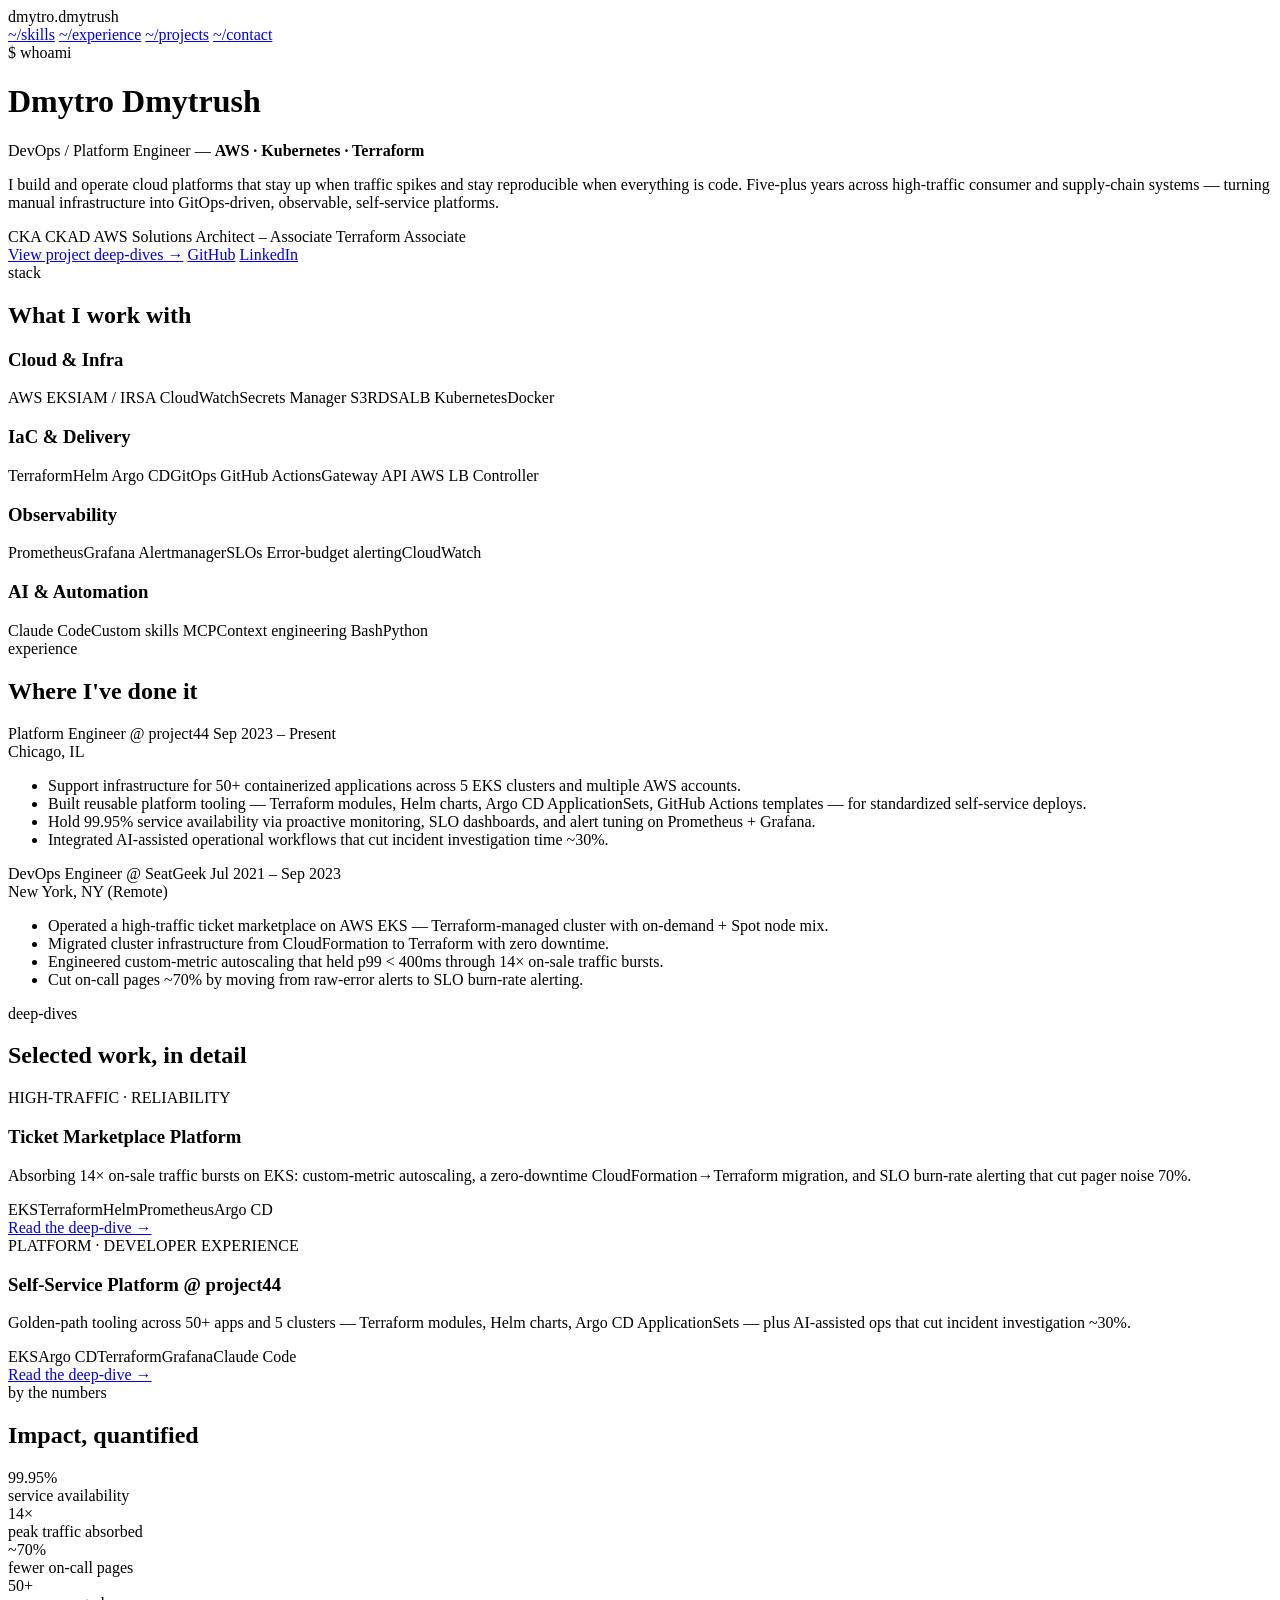
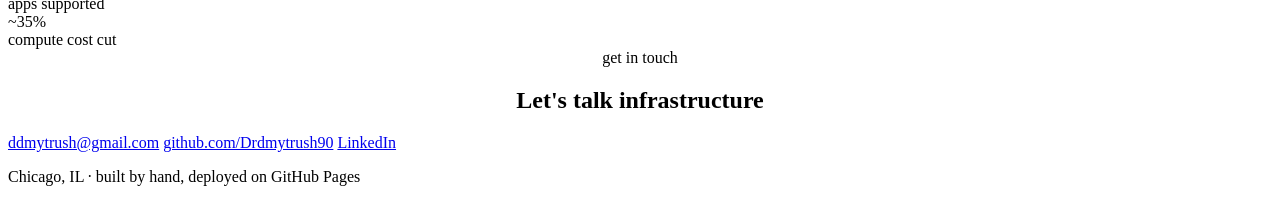
==== index.html @ ae743c6c "Add index.html" ====
<!DOCTYPE html>
<html lang="en">
<head>
<meta charset="UTF-8">
<meta name="viewport" content="width=device-width, initial-scale=1.0">
<title>Dmytro Dmytrush — DevOps / Platform Engineer</title>
<meta name="description" content="DevOps / Platform Engineer. AWS EKS, Terraform, Kubernetes, GitOps, Prometheus/Grafana. CKA, CKAD, AWS SAA certified.">
<link rel="stylesheet" href="styles.css">
<link rel="preconnect" href="https://fonts.googleapis.com">
</head>
<body>

<nav class="nav">
  <div class="wrap">
    <span class="brand">dmytro<span class="dot">.</span>dmytrush</span>
    <div class="links">
      <a href="#skills"><span>~/</span>skills</a>
      <a href="#experience"><span>~/</span>experience</a>
      <a href="#projects"><span>~/</span>projects</a>
      <a href="#contact"><span>~/</span>contact</a>
    </div>
  </div>
</nav>

<header class="hero">
  <div class="wrap">
    <div class="kicker">$ whoami</div>
    <h1>Dmytro Dmytrush</h1>
    <p class="role">DevOps / Platform Engineer — <b>AWS · Kubernetes · Terraform</b></p>
    <p class="lead">
      I build and operate cloud platforms that stay up when traffic spikes and stay
      reproducible when everything is code. Five-plus years across high-traffic
      consumer and supply-chain systems — turning manual infrastructure into
      GitOps-driven, observable, self-service platforms.
    </p>
    <div class="badges">
      <span class="badge">CKA</span>
      <span class="badge">CKAD</span>
      <span class="badge">AWS Solutions Architect – Associate</span>
      <span class="badge">Terraform Associate</span>
    </div>
    <div class="cta">
      <a class="btn primary" href="#projects">View project deep-dives →</a>
      <a class="btn" href="https://github.com/Drdmytrush90" target="_blank" rel="noopener">GitHub</a>
      <a class="btn" href="https://www.linkedin.com/in/dmytro-dmytrush-b77587130" target="_blank" rel="noopener">LinkedIn</a>
    </div>
  </div>
</header>

<!-- SKILLS -->
<section id="skills">
  <div class="wrap">
    <div class="sec-label">stack</div>
    <h2 class="sec-title">What I work with</h2>
    <div class="skills-grid">
      <div class="skill-card fade-up">
        <h3>Cloud &amp; Infra</h3>
        <div class="tags">
          <span class="tag">AWS EKS</span><span class="tag">IAM / IRSA</span>
          <span class="tag">CloudWatch</span><span class="tag">Secrets Manager</span>
          <span class="tag">S3</span><span class="tag">RDS</span><span class="tag">ALB</span>
          <span class="tag">Kubernetes</span><span class="tag">Docker</span>
        </div>
      </div>
      <div class="skill-card fade-up">
        <h3>IaC &amp; Delivery</h3>
        <div class="tags">
          <span class="tag">Terraform</span><span class="tag">Helm</span>
          <span class="tag">Argo CD</span><span class="tag">GitOps</span>
          <span class="tag">GitHub Actions</span><span class="tag">Gateway API</span>
          <span class="tag">AWS LB Controller</span>
        </div>
      </div>
      <div class="skill-card fade-up">
        <h3>Observability</h3>
        <div class="tags">
          <span class="tag">Prometheus</span><span class="tag">Grafana</span>
          <span class="tag">Alertmanager</span><span class="tag">SLOs</span>
          <span class="tag">Error-budget alerting</span><span class="tag">CloudWatch</span>
        </div>
      </div>
      <div class="skill-card fade-up">
        <h3>AI &amp; Automation</h3>
        <div class="tags">
          <span class="tag">Claude Code</span><span class="tag">Custom skills</span>
          <span class="tag">MCP</span><span class="tag">Context engineering</span>
          <span class="tag">Bash</span><span class="tag">Python</span>
        </div>
      </div>
    </div>
  </div>
</section>

<!-- EXPERIENCE -->
<section id="experience">
  <div class="wrap">
    <div class="sec-label">experience</div>
    <h2 class="sec-title">Where I've done it</h2>
    <div class="timeline">
      <div class="tl-item fade-up">
        <div class="tl-head">
          <span class="tl-title">Platform Engineer</span>
          <span class="tl-co">@ project44</span>
          <span class="tl-date">Sep 2023 – Present</span>
        </div>
        <div class="tl-loc">Chicago, IL</div>
        <ul>
          <li>Support infrastructure for 50+ containerized applications across 5 EKS clusters and multiple AWS accounts.</li>
          <li>Built reusable platform tooling — Terraform modules, Helm charts, Argo CD ApplicationSets, GitHub Actions templates — for standardized self-service deploys.</li>
          <li>Hold 99.95% service availability via proactive monitoring, SLO dashboards, and alert tuning on Prometheus + Grafana.</li>
          <li>Integrated AI-assisted operational workflows that cut incident investigation time ~30%.</li>
        </ul>
      </div>
      <div class="tl-item fade-up">
        <div class="tl-head">
          <span class="tl-title">DevOps Engineer</span>
          <span class="tl-co">@ SeatGeek</span>
          <span class="tl-date">Jul 2021 – Sep 2023</span>
        </div>
        <div class="tl-loc">New York, NY (Remote)</div>
        <ul>
          <li>Operated a high-traffic ticket marketplace on AWS EKS — Terraform-managed cluster with on-demand + Spot node mix.</li>
          <li>Migrated cluster infrastructure from CloudFormation to Terraform with zero downtime.</li>
          <li>Engineered custom-metric autoscaling that held p99 &lt; 400ms through 14× on-sale traffic bursts.</li>
          <li>Cut on-call pages ~70% by moving from raw-error alerts to SLO burn-rate alerting.</li>
        </ul>
      </div>
    </div>
  </div>
</section>

<!-- PROJECTS -->
<section id="projects">
  <div class="wrap">
    <div class="sec-label">deep-dives</div>
    <h2 class="sec-title">Selected work, in detail</h2>
    <div class="proj-grid">
      <div class="proj-card fade-up">
        <div class="p-tag">HIGH-TRAFFIC · RELIABILITY</div>
        <h3>Ticket Marketplace Platform</h3>
        <p>Absorbing 14× on-sale traffic bursts on EKS: custom-metric autoscaling, a zero-downtime CloudFormation→Terraform migration, and SLO burn-rate alerting that cut pager noise 70%.</p>
        <div class="p-stack"><span>EKS</span><span>Terraform</span><span>Helm</span><span>Prometheus</span><span>Argo CD</span></div>
        <a class="p-link" href="seatgeek.html">Read the deep-dive →</a>
      </div>
      <div class="proj-card fade-up">
        <div class="p-tag">PLATFORM · DEVELOPER EXPERIENCE</div>
        <h3>Self-Service Platform @ project44</h3>
        <p>Golden-path tooling across 50+ apps and 5 clusters — Terraform modules, Helm charts, Argo CD ApplicationSets — plus AI-assisted ops that cut incident investigation ~30%.</p>
        <div class="p-stack"><span>EKS</span><span>Argo CD</span><span>Terraform</span><span>Grafana</span><span>Claude Code</span></div>
        <a class="p-link" href="project44.html">Read the deep-dive →</a>
      </div>
    </div>
  </div>
</section>

<!-- METRICS -->
<section>
  <div class="wrap">
    <div class="sec-label">by the numbers</div>
    <h2 class="sec-title">Impact, quantified</h2>
    <div class="metrics">
      <div class="metric fade-up"><div class="num">99.95%</div><div class="lbl">service availability</div></div>
      <div class="metric fade-up"><div class="num">14×</div><div class="lbl">peak traffic absorbed</div></div>
      <div class="metric fade-up"><div class="num">~70%</div><div class="lbl">fewer on-call pages</div></div>
      <div class="metric fade-up"><div class="num">50+</div><div class="lbl">apps supported</div></div>
      <div class="metric fade-up"><div class="num">~35%</div><div class="lbl">compute cost cut</div></div>
    </div>
  </div>
</section>

<!-- CONTACT -->
<footer id="contact">
  <div class="wrap">
    <div class="sec-label" style="text-align:center;">get in touch</div>
    <h2 class="sec-title" style="text-align:center;">Let's talk infrastructure</h2>
    <div class="f-links">
      <a href="mailto:ddmytrush@gmail.com">ddmytrush@gmail.com</a>
      <a href="https://github.com/Drdmytrush90" target="_blank" rel="noopener">github.com/Drdmytrush90</a>
      <a href="https://www.linkedin.com/in/dmytro-dmytrush-b77587130" target="_blank" rel="noopener">LinkedIn</a>
    </div>
    <p class="f-note">Chicago, IL · built by hand, deployed on GitHub Pages</p>
  </div>
</footer>

<script>
  // Reveal on scroll
  const io = new IntersectionObserver((entries) => {
    entries.forEach(e => { if (e.isIntersecting) { e.target.classList.add('in'); io.unobserve(e.target); } });
  }, { threshold: 0.12 });
  document.querySelectorAll('.fade-up').forEach((el, i) => {
    el.style.transitionDelay = (i % 5 * 60) + 'ms';
    io.observe(el);
  });
</script>
</body>
</html>
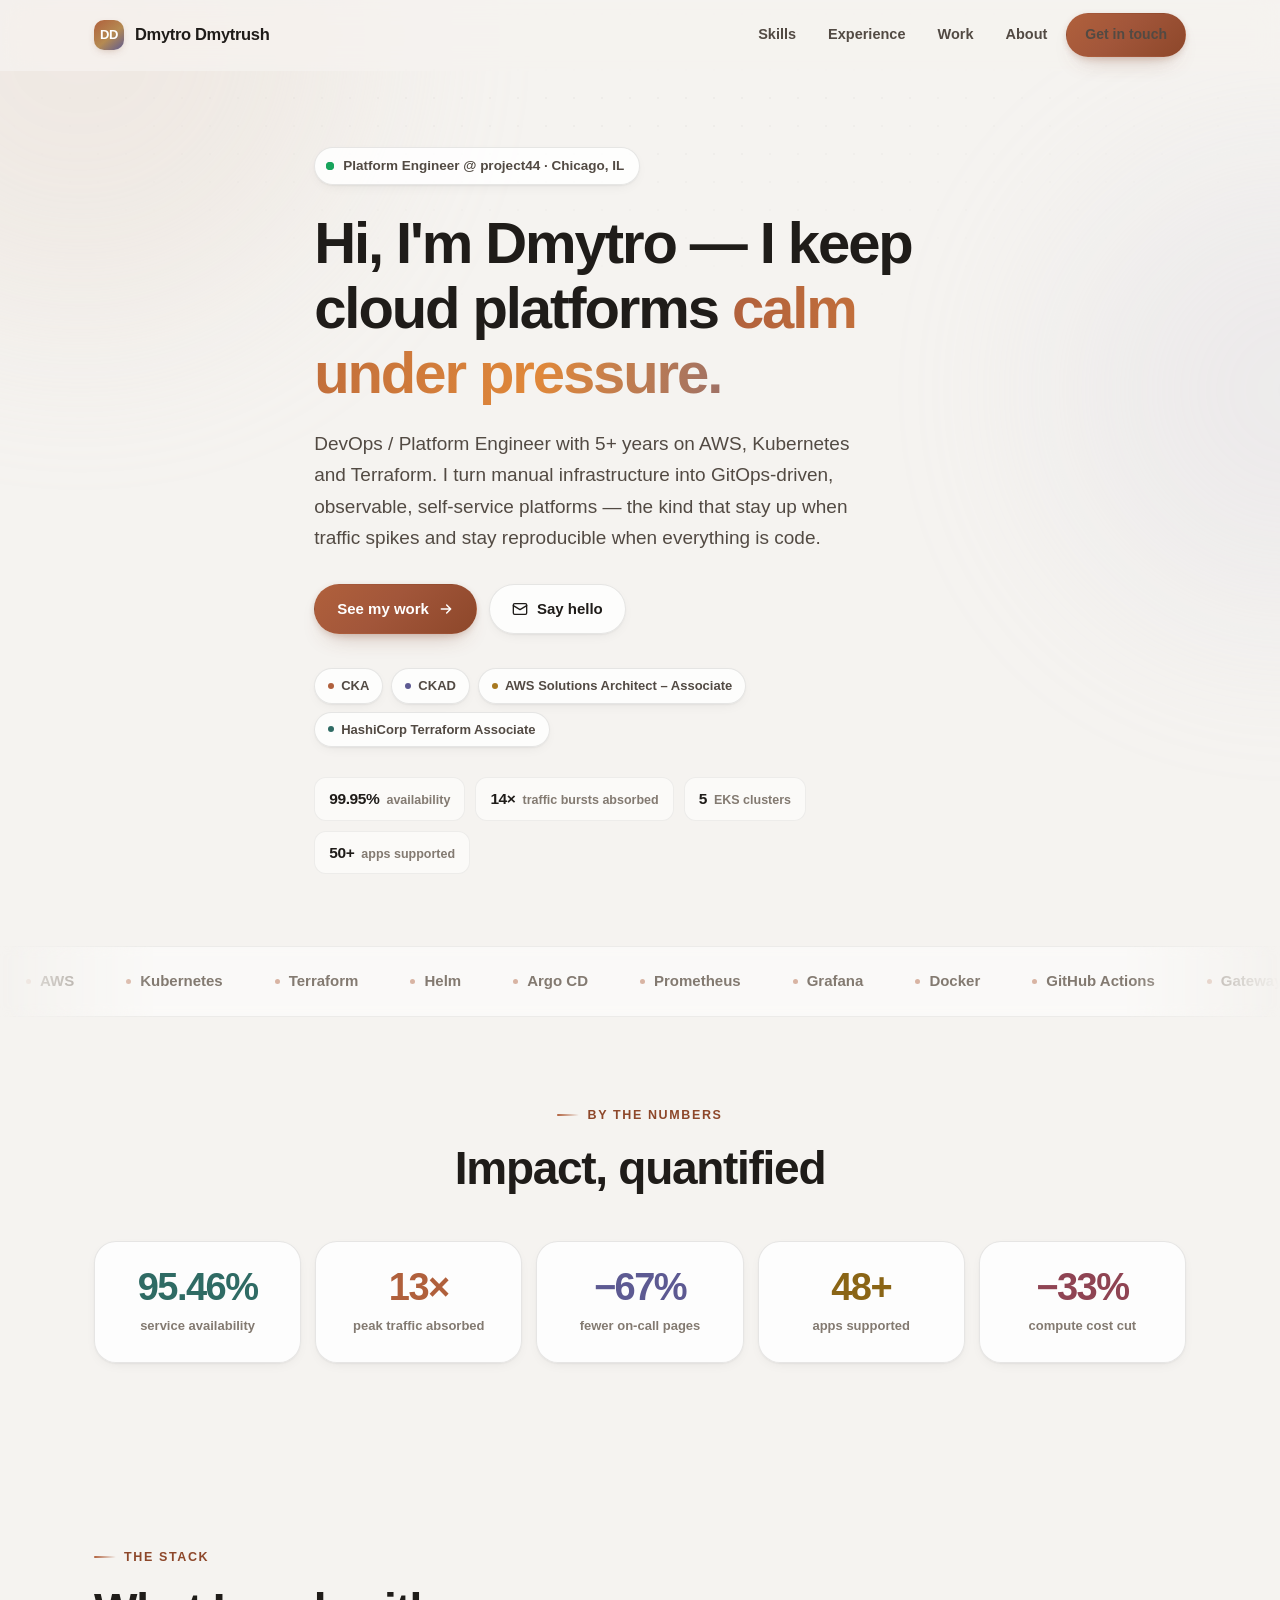
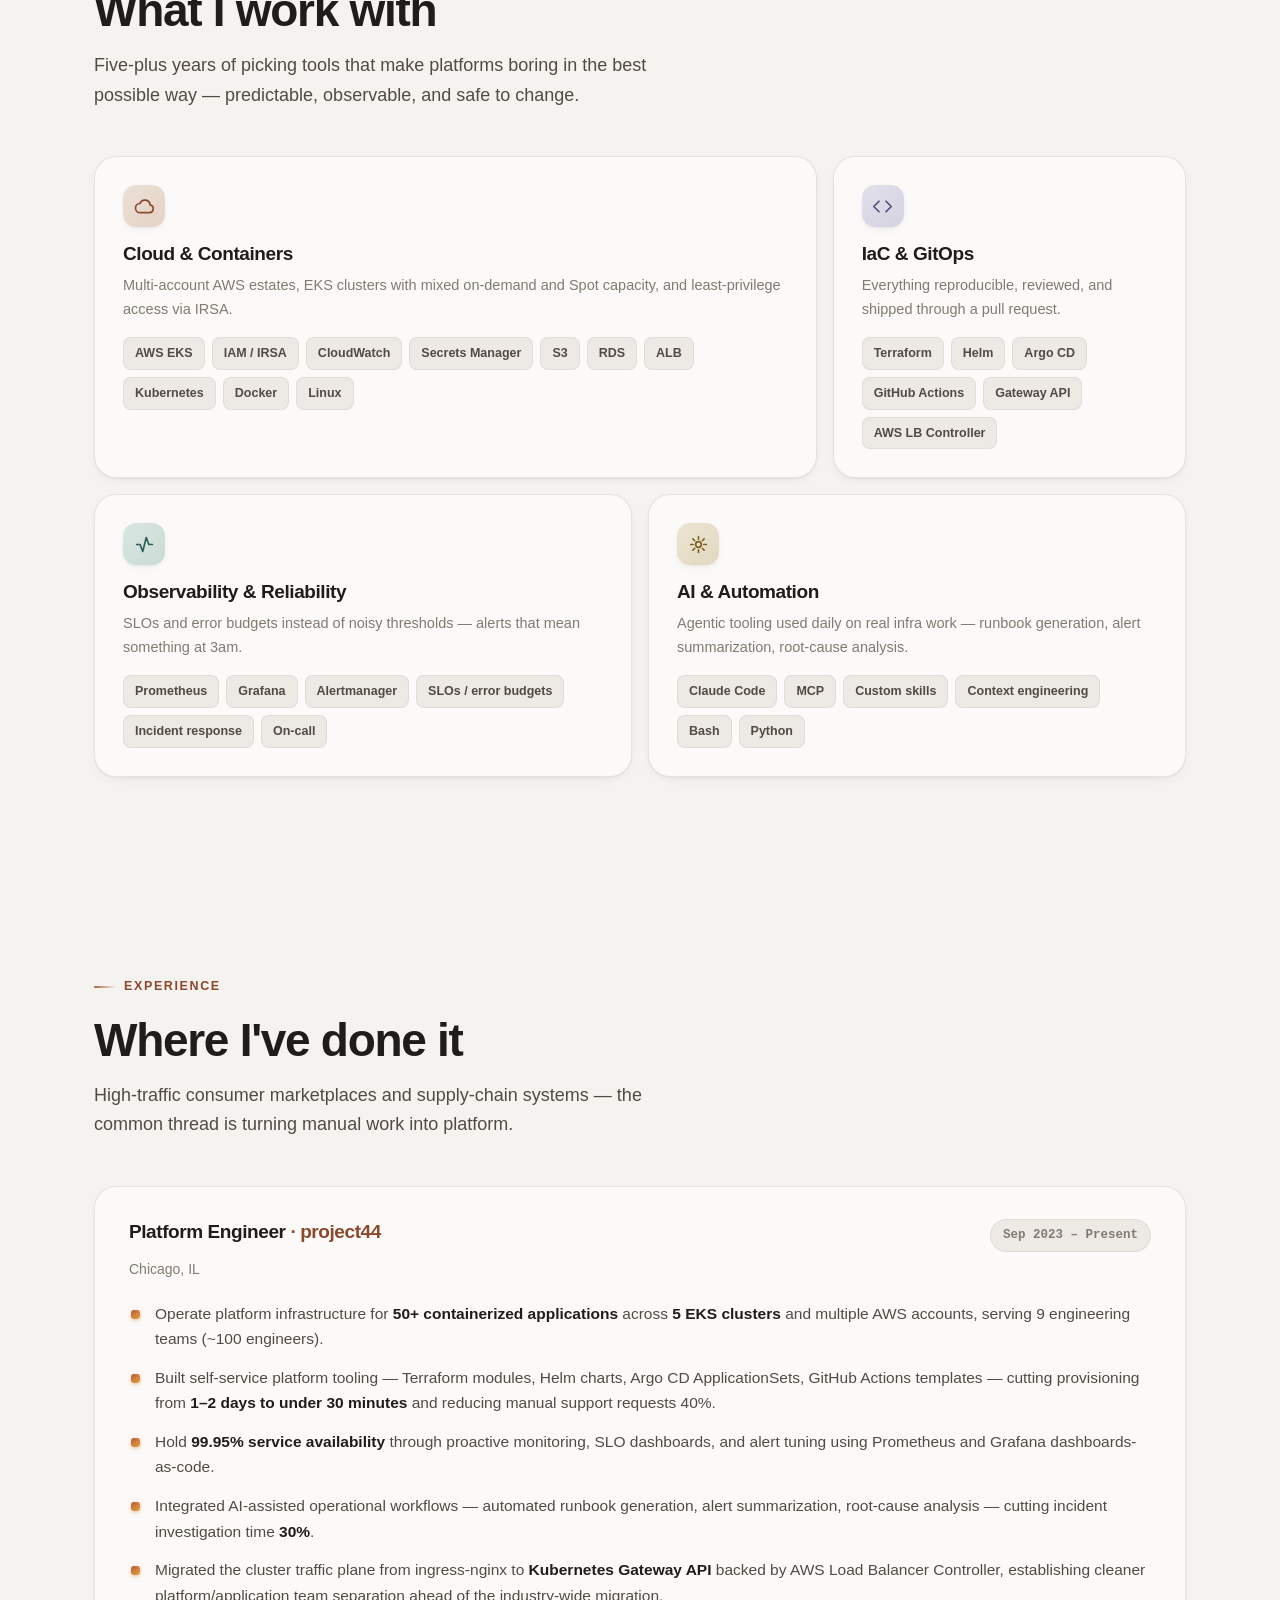
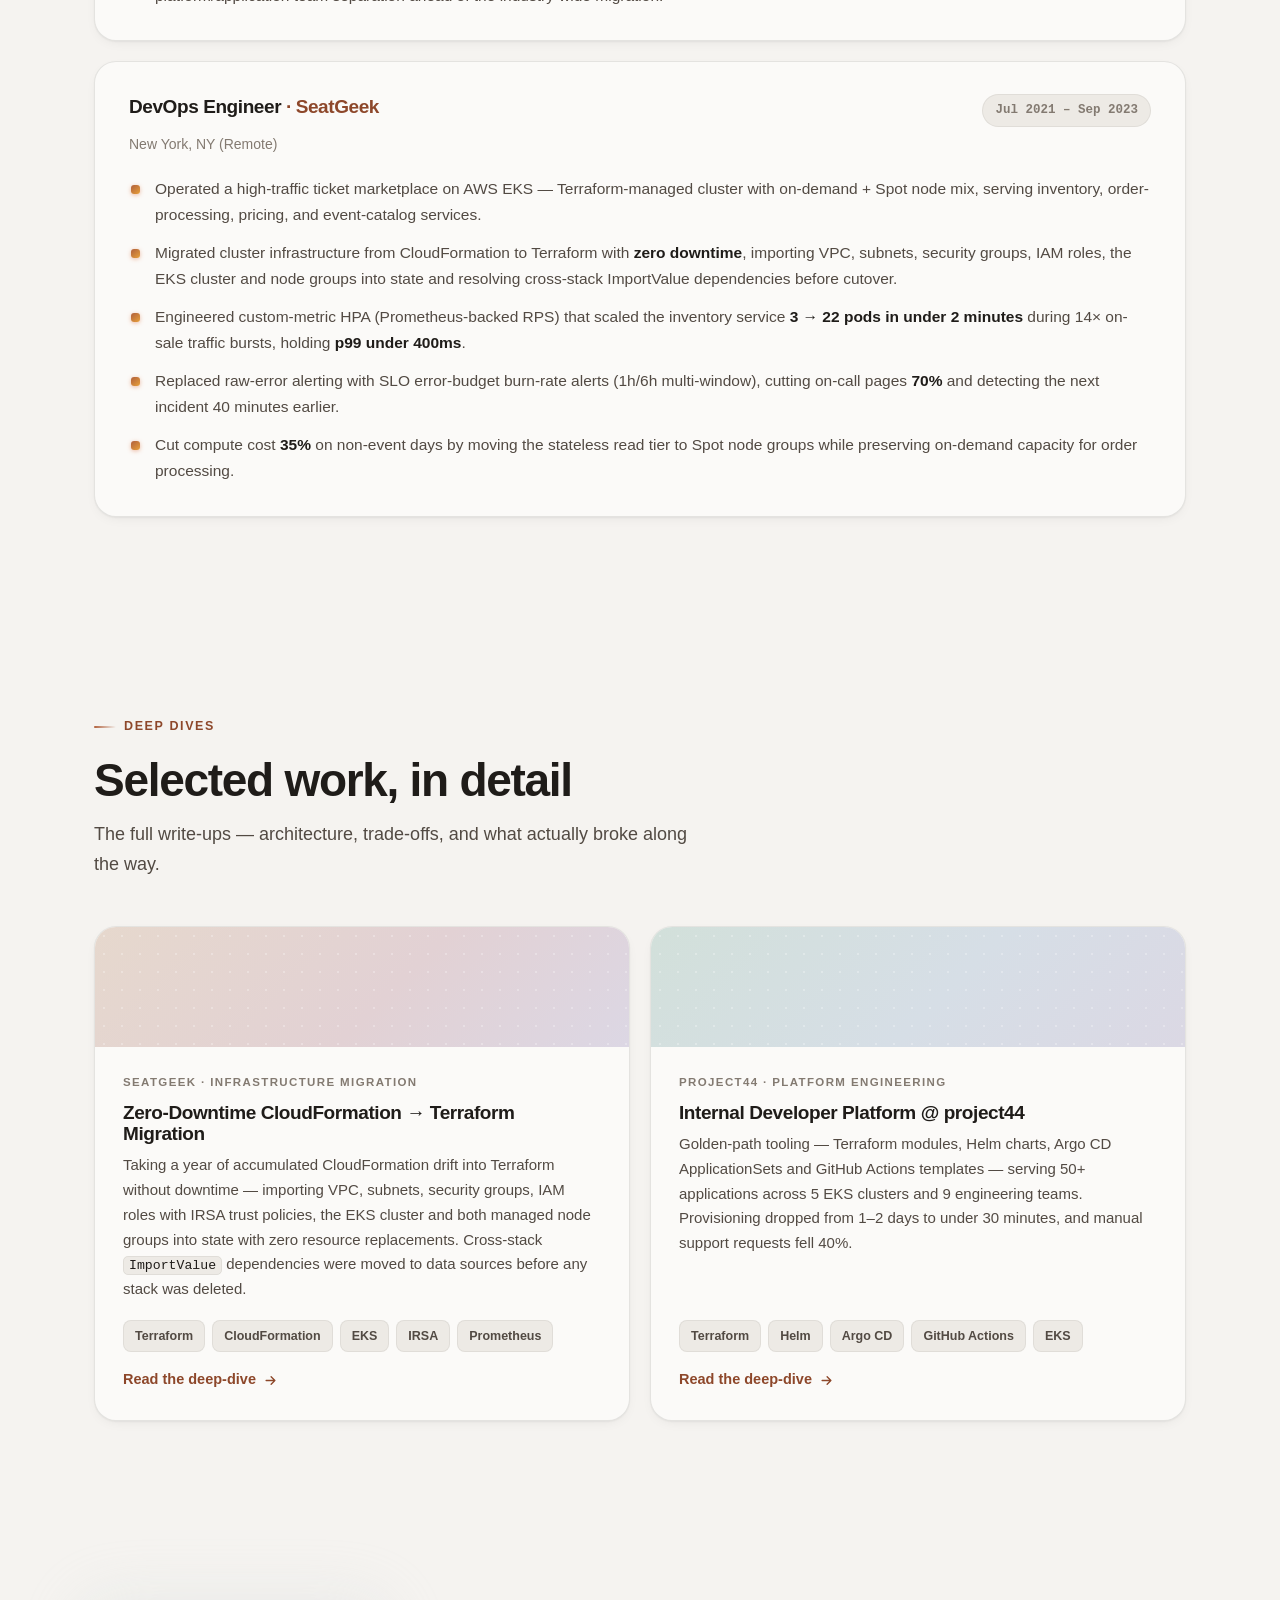
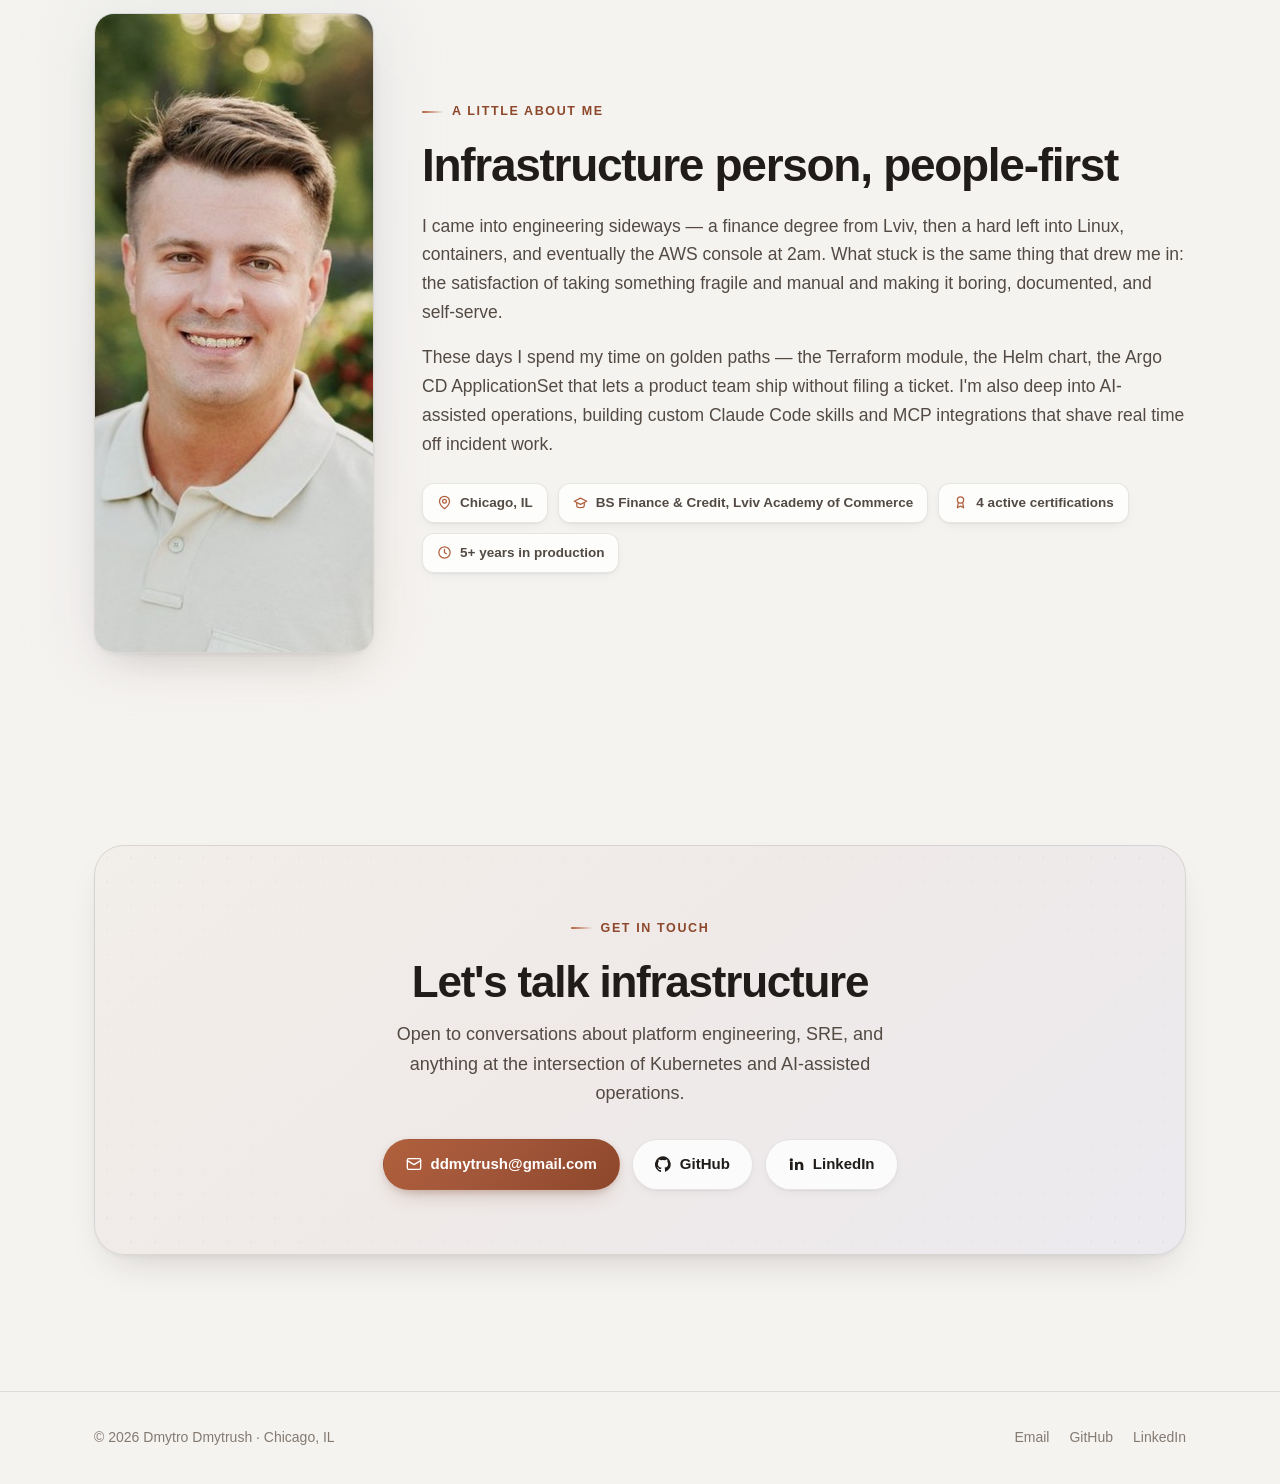
==== commit d77a82e2: "Redesign homepage: warm light theme, remove hero portrait, correct project deep-dive names and scope" ====
--- a/index.html
+++ b/index.html
@@ -1,196 +1,757 @@
 <!DOCTYPE html>
 <html lang="en">
 <head>
-<meta charset="UTF-8">
-<meta name="viewport" content="width=device-width, initial-scale=1.0">
+<meta charset="utf-8">
+<meta name="viewport" content="width=device-width, initial-scale=1">
 <title>Dmytro Dmytrush — DevOps / Platform Engineer</title>
-<meta name="description" content="DevOps / Platform Engineer. AWS EKS, Terraform, Kubernetes, GitOps, Prometheus/Grafana. CKA, CKAD, AWS SAA certified.">
-<link rel="stylesheet" href="styles.css">
-<link rel="preconnect" href="https://fonts.googleapis.com">
+<meta name="description" content="DevOps / Platform Engineer in Chicago. AWS EKS, Terraform, Kubernetes, Argo CD, Prometheus/Grafana. CKA, CKAD, AWS SAA and Terraform Associate certified.">
+<meta property="og:title" content="Dmytro Dmytrush — DevOps / Platform Engineer">
+<meta property="og:description" content="I build cloud platforms that stay up when traffic spikes and stay reproducible when everything is code.">
+<meta property="og:type" content="website">
+<meta property="og:url" content="https://dmytro-dmytrush.com/">
+<link rel="canonical" href="https://dmytro-dmytrush.com/">
+<style>
+/* ============================================================
+   Dmytro Dmytrush — personal site
+   Warm-light theme. Motion patterns adapted from the Magic UI
+   playbook (blur-fade, shimmer, marquee, spotlight card, dot
+   pattern) and the shadcn/ui token + card conventions, rebuilt
+   as dependency-free CSS so the page is one portable file.
+   ============================================================ */
+
+:root{
+  --bg:            #f5f3f0;
+  --bg-soft:       #edeae5;
+  --card:          #fbfaf8;
+  --ink:           #1f1c19;
+  --ink-2:         #524a43;
+  --ink-3:         #837a71;
+  --line:          rgba(28,20,14,.10);
+  --line-2:        rgba(28,20,14,.06);
+
+  --accent:        #b0603c;
+  --accent-2:      #8d472a;
+  --violet:        #5d5a92;
+  --teal:          #2f6b64;
+
+  --peach:         #e3d5c9;
+  --rose:          #e0d0d1;
+  --lav:           #d5d3de;
+  --mint:          #cddbd6;
+  --butter:        #e2dbc9;
+
+  --radius:        22px;
+  --radius-sm:     14px;
+  --shadow-sm:     0 1px 2px rgba(28,20,14,.05), 0 4px 14px -6px rgba(28,20,14,.10);
+  --shadow-md:     0 2px 4px rgba(28,20,14,.04), 0 18px 40px -20px rgba(28,20,14,.22);
+  --shadow-lg:     0 4px 8px rgba(28,20,14,.04), 0 40px 80px -34px rgba(28,20,14,.32);
+  --maxw:          1140px;
+
+  --sans: "Inter", -apple-system, BlinkMacSystemFont, "Segoe UI", Roboto, Helvetica, Arial, sans-serif;
+  --mono: ui-monospace, SFMono-Regular, "SF Mono", Menlo, Consolas, monospace;
+}
+
+*,*::before,*::after{box-sizing:border-box}
+html{scroll-behavior:smooth; scroll-padding-top:88px; -webkit-text-size-adjust:100%}
+body{
+  margin:0; background:var(--bg); color:var(--ink);
+  font-family:var(--sans); font-size:17px; line-height:1.65;
+  -webkit-font-smoothing:antialiased; text-rendering:optimizeLegibility;
+  overflow-x:hidden;
+}
+img{max-width:100%; display:block}
+a{color:inherit; text-decoration:none}
+h1,h2,h3,h4{margin:0; line-height:1.12; letter-spacing:-.028em; font-weight:760}
+p{margin:0}
+.wrap{max-width:var(--maxw); margin:0 auto; padding:0 24px}
+.sr{position:absolute;width:1px;height:1px;overflow:hidden;clip:rect(0 0 0 0);white-space:nowrap}
+
+/* ---------- ambient background: warm blobs + dot pattern ---------- */
+.ambient{position:fixed; inset:0; z-index:-2; overflow:hidden; pointer-events:none}
+.blob{position:absolute; border-radius:50%; filter:blur(90px); opacity:.30}
+.blob.b1{width:560px;height:560px;background:var(--peach);top:-240px;left:-200px}
+.blob.b2{width:460px;height:460px;background:var(--lav);top:160px;right:-240px;opacity:.24}
+.blob.b3{width:500px;height:500px;background:var(--mint);top:1180px;left:-260px;opacity:.20}
+.blob.b4{width:520px;height:520px;background:var(--rose);top:2100px;right:-280px;opacity:.18}
+.blob.b5{width:540px;height:540px;background:var(--butter);top:3200px;left:-240px;opacity:.18}
+.dots{
+  position:fixed; inset:0; z-index:-1; pointer-events:none;
+  background-image:radial-gradient(rgba(28,20,14,.10) 1px, transparent 1px);
+  background-size:28px 28px;
+  -webkit-mask-image:radial-gradient(ellipse 85% 55% at 50% 0%, #000 20%, transparent 72%);
+  mask-image:radial-gradient(ellipse 85% 55% at 50% 0%, #000 20%, transparent 72%);
+  opacity:.30;
+}
+
+/* ---------- nav ---------- */
+.nav{
+  position:sticky; top:0; z-index:60;
+  backdrop-filter:saturate(180%) blur(14px); -webkit-backdrop-filter:saturate(180%) blur(14px);
+  background:rgba(245,243,240,.78);
+  border-bottom:1px solid transparent; transition:border-color .25s, box-shadow .25s;
+}
+.nav.stuck{border-bottom-color:var(--line); box-shadow:0 8px 30px -24px rgba(28,20,14,.5)}
+.nav-in{display:flex; align-items:center; justify-content:space-between; height:70px; gap:20px}
+.brand{display:flex; align-items:center; gap:11px; font-weight:720; letter-spacing:-.02em; font-size:16.5px}
+.brand-dot{
+  width:30px;height:30px;border-radius:10px;flex:none;
+  background:linear-gradient(140deg,var(--accent),#b58a52 55%,var(--violet));
+  box-shadow:0 3px 10px -4px rgba(140,80,50,.45);
+  display:grid;place-items:center;color:#fff;font-size:13px;font-weight:800;letter-spacing:-.03em;
+}
+.nav-links{display:flex; align-items:center; gap:6px}
+.nav-links a{
+  padding:8px 13px; border-radius:999px; font-size:14.5px; font-weight:560; color:var(--ink-2);
+  transition:background .2s, color .2s;
+}
+.nav-links a:hover{background:rgba(28,20,14,.055); color:var(--ink)}
+@media(max-width:820px){ .nav-links .hide-sm{display:none} }
+
+/* ---------- shimmer button (Magic UI shimmer-button pattern) ---------- */
+.btn{
+  display:inline-flex; align-items:center; gap:9px;
+  padding:12px 22px; border-radius:999px; font-size:15px; font-weight:640;
+  border:1px solid transparent; cursor:pointer; white-space:nowrap;
+  transition:transform .18s cubic-bezier(.2,.8,.3,1), box-shadow .22s, background .2s, border-color .2s;
+}
+.btn:active{transform:translateY(1px) scale(.99)}
+.btn-primary{
+  position:relative; overflow:hidden; color:#fff;
+  background:linear-gradient(135deg,var(--accent) 0%, #a2563a 45%, var(--accent-2) 100%);
+  box-shadow:0 2px 6px rgba(120,60,35,.18), 0 12px 24px -14px rgba(120,60,35,.45);
+}
+.btn-primary:hover{transform:translateY(-2px); box-shadow:0 4px 10px rgba(120,60,35,.20), 0 18px 34px -16px rgba(120,60,35,.50)}
+.btn-primary::after{
+  content:""; position:absolute; inset:0;
+  background:linear-gradient(110deg,transparent 25%,rgba(255,255,255,.38) 50%,transparent 75%);
+  transform:translateX(-100%); animation:shimmer 3.6s ease-in-out 1.2s infinite;
+}
+@keyframes shimmer{ 0%{transform:translateX(-100%)} 55%,100%{transform:translateX(100%)} }
+.btn-ghost{
+  background:rgba(255,255,255,.78); border-color:var(--line); color:var(--ink);
+  box-shadow:var(--shadow-sm); backdrop-filter:blur(8px);
+}
+.btn-ghost:hover{transform:translateY(-2px); background:#fff; box-shadow:var(--shadow-md)}
+.btn svg{width:16px;height:16px;flex:none}
+
+/* ---------- shared section bits ---------- */
+section{position:relative; padding:96px 0}
+.eyebrow{
+  display:inline-flex; align-items:center; gap:8px;
+  font-size:12.5px; font-weight:700; letter-spacing:.13em; text-transform:uppercase;
+  color:var(--accent-2); margin-bottom:18px;
+}
+.eyebrow::before{content:""; width:22px;height:2px;border-radius:2px;background:linear-gradient(90deg,var(--accent),transparent)}
+.h2{font-size:clamp(30px,4.4vw,46px); margin-bottom:14px}
+.lede{color:var(--ink-2); font-size:18px; max-width:62ch}
+.sec-head{margin-bottom:46px}
+
+/* ---------- blur-fade reveal (Magic UI blur-fade pattern) ---------- */
+.reveal{opacity:0; transform:translateY(22px); filter:blur(7px); transition:opacity .72s cubic-bezier(.16,1,.3,1), transform .72s cubic-bezier(.16,1,.3,1), filter .72s}
+.reveal.in{opacity:1; transform:none; filter:blur(0)}
+
+/* ---------- hero ---------- */
+.hero{padding:76px 0 72px}
+.hero-grid{max-width:74ch}
+.pill{
+  display:inline-flex; align-items:center; gap:9px;
+  background:rgba(255,255,255,.85); border:1px solid var(--line);
+  padding:7px 15px 7px 11px; border-radius:999px; font-size:13.5px; font-weight:600; color:var(--ink-2);
+  box-shadow:var(--shadow-sm); backdrop-filter:blur(8px); margin-bottom:26px;
+}
+.ping{position:relative; width:8px;height:8px;border-radius:50%;background:#18a45c;flex:none}
+.ping::after{content:"";position:absolute;inset:0;border-radius:50%;background:#18a45c;animation:ping 2s cubic-bezier(0,0,.2,1) infinite}
+@keyframes ping{0%{transform:scale(1);opacity:.75}80%,100%{transform:scale(2.6);opacity:0}}
+
+.hero h1{font-size:clamp(38px,5.4vw,58px); letter-spacing:-.036em; margin-bottom:22px}
+.grad{
+  background:linear-gradient(100deg,var(--accent) 0%, #e0883a 30%, var(--violet) 62%, var(--teal) 100%);
+  background-size:220% auto; -webkit-background-clip:text; background-clip:text; color:transparent;
+  animation:grad 9s ease infinite;
+}
+@keyframes grad{0%,100%{background-position:0% center}50%{background-position:100% center}}
+.hero-sub{font-size:19px; color:var(--ink-2); max-width:53ch; margin-bottom:30px}
+.hero-cta{display:flex; flex-wrap:wrap; gap:12px; margin-bottom:34px}
+.certs{display:flex; flex-wrap:wrap; gap:8px}
+.cert{
+  display:inline-flex; align-items:center; gap:7px;
+  font-size:13px; font-weight:640; color:var(--ink-2);
+  background:rgba(255,255,255,.8); border:1px solid var(--line);
+  padding:6px 13px; border-radius:999px; box-shadow:var(--shadow-sm);
+}
+.cert i{width:6px;height:6px;border-radius:50%;background:var(--accent);flex:none;font-style:normal}
+.cert:nth-child(2) i{background:var(--violet)} .cert:nth-child(3) i{background:#a8791f} .cert:nth-child(4) i{background:var(--teal)}
+
+/* hero stat strip (replaces the old photo chips) */
+.hero-stats{display:flex; flex-wrap:wrap; gap:10px; margin-top:30px}
+.hstat{
+  display:inline-flex; align-items:baseline; gap:7px;
+  background:rgba(255,255,255,.55); border:1px solid var(--line-2);
+  padding:8px 14px; border-radius:12px;
+}
+.hstat b{font-size:15.5px; font-weight:760; letter-spacing:-.025em; color:var(--ink)}
+.hstat span{font-size:12.5px; color:var(--ink-3); font-weight:600}
+
+/* ---------- marquee (Magic UI marquee pattern) ---------- */
+.marquee{
+  position:relative; overflow:hidden; padding:22px 0;
+  border-top:1px solid var(--line-2); border-bottom:1px solid var(--line-2);
+  background:rgba(255,255,255,.5); backdrop-filter:blur(6px);
+  -webkit-mask-image:linear-gradient(90deg,transparent,#000 12%,#000 88%,transparent);
+  mask-image:linear-gradient(90deg,transparent,#000 12%,#000 88%,transparent);
+}
+.marquee-track{display:flex; width:max-content; animation:scroll 42s linear infinite}
+.marquee:hover .marquee-track{animation-play-state:paused}
+@keyframes scroll{to{transform:translateX(-50%)}}
+.mq-item{
+  display:inline-flex; align-items:center; gap:9px; padding:0 26px;
+  font-size:15px; font-weight:640; color:var(--ink-3); white-space:nowrap;
+}
+.mq-item span{width:5px;height:5px;border-radius:50%;background:var(--accent);opacity:.45}
+
+/* ---------- metrics ---------- */
+.metrics{padding:80px 0}
+.metric-grid{display:grid; grid-template-columns:repeat(5,1fr); gap:14px}
+.metric{
+  background:rgba(255,255,255,.82); border:1px solid var(--line); border-radius:var(--radius);
+  padding:26px 20px; text-align:center; box-shadow:var(--shadow-sm); backdrop-filter:blur(8px);
+  transition:transform .3s cubic-bezier(.2,.8,.3,1), box-shadow .3s;
+}
+.metric:hover{transform:translateY(-4px); box-shadow:var(--shadow-md)}
+.metric .n{font-size:clamp(28px,3.4vw,38px); font-weight:800; letter-spacing:-.04em; line-height:1.05}
+.metric .l{font-size:13px; color:var(--ink-3); font-weight:600; margin-top:7px}
+.metric:nth-child(1) .n{color:var(--teal)} .metric:nth-child(2) .n{color:var(--accent)}
+.metric:nth-child(3) .n{color:var(--violet)} .metric:nth-child(4) .n{color:#8a6516} .metric:nth-child(5) .n{color:#8f4453}
+@media(max-width:880px){.metric-grid{grid-template-columns:repeat(2,1fr)} .metric:last-child{grid-column:1/-1}}
+
+/* ---------- spotlight card (Magic UI magic-card pattern) ---------- */
+.card{
+  position:relative; background:var(--card); border:1px solid var(--line);
+  border-radius:var(--radius); box-shadow:var(--shadow-sm); overflow:hidden;
+  transition:transform .34s cubic-bezier(.2,.8,.3,1), box-shadow .34s, border-color .34s;
+}
+.card::before{
+  content:""; position:absolute; inset:0; opacity:0; transition:opacity .35s; pointer-events:none;
+  background:radial-gradient(340px circle at var(--mx,50%) var(--my,50%), rgba(176,96,60,.07), transparent 62%);
+}
+.card:hover{transform:translateY(-4px); box-shadow:var(--shadow-md); border-color:rgba(176,96,60,.18)}
+.card:hover::before{opacity:1}
+
+/* ---------- skills bento ---------- */
+.bento{display:grid; grid-template-columns:repeat(6,1fr); gap:16px}
+.bento .card{padding:28px}
+.b-wide{grid-column:span 4} .b-narrow{grid-column:span 2} .b-half{grid-column:span 3}
+@media(max-width:900px){ .bento{grid-template-columns:1fr} .b-wide,.b-narrow,.b-half{grid-column:1/-1} }
+.ico{
+  width:42px;height:42px;border-radius:13px;display:grid;place-items:center;margin-bottom:16px;
+  box-shadow:var(--shadow-sm);
+}
+.ico svg{width:21px;height:21px;stroke-width:1.9}
+.i-orange{background:linear-gradient(140deg,#ece0d6,#e4d2c4); color:var(--accent-2)}
+.i-violet{background:linear-gradient(140deg,#e2e0ea,#d5d2e2); color:#4e4b7d}
+.i-teal{background:linear-gradient(140deg,#d9e6e1,#c9dcd5); color:#2b6058}
+.i-butter{background:linear-gradient(140deg,#ece5d3,#e2d8bf); color:#7d6420}
+.card h3{font-size:19px; margin-bottom:9px; letter-spacing:-.022em}
+.card .desc{font-size:14.5px; color:var(--ink-3); margin-bottom:16px}
+.tags{display:flex; flex-wrap:wrap; gap:7px}
+.tag{
+  font-size:12.5px; font-weight:600; color:var(--ink-2);
+  background:var(--bg-soft); border:1px solid var(--line-2);
+  padding:5px 11px; border-radius:8px; transition:background .2s, color .2s, transform .2s;
+}
+.tag:hover{background:#fff; transform:translateY(-1px)}
+
+/* ---------- experience ---------- */
+.exp{display:grid; gap:20px}
+.exp .card{padding:32px 34px}
+.exp-head{display:flex; flex-wrap:wrap; align-items:baseline; justify-content:space-between; gap:12px; margin-bottom:6px}
+.exp-role{font-size:21px; font-weight:740; letter-spacing:-.024em}
+.exp-role em{font-style:normal; color:var(--accent-2)}
+.exp-when{
+  font-size:12.5px; font-weight:680; color:var(--ink-3); font-family:var(--mono);
+  background:var(--bg-soft); border:1px solid var(--line-2); padding:5px 12px; border-radius:999px; white-space:nowrap;
+}
+.exp-loc{font-size:14px; color:var(--ink-3); margin-bottom:20px}
+.exp ul{margin:0; padding:0; list-style:none; display:grid; gap:13px}
+.exp li{position:relative; padding-left:26px; font-size:15.5px; color:var(--ink-2)}
+.exp li::before{
+  content:""; position:absolute; left:2px; top:9px; width:9px; height:9px; border-radius:3px;
+  background:linear-gradient(140deg,var(--accent),#e8a03a); box-shadow:0 1px 4px rgba(217,95,43,.4);
+}
+.exp li b{color:var(--ink); font-weight:680}
+
+/* ---------- projects ---------- */
+.proj{display:grid; grid-template-columns:1fr 1fr; gap:20px}
+@media(max-width:880px){.proj{grid-template-columns:1fr}}
+.proj .card{padding:0; display:flex; flex-direction:column}
+.proj-top{height:120px; position:relative; overflow:hidden}
+.proj-top.p1{background:linear-gradient(135deg,#e6d8cd,#e2d1d4 55%,#dcd7e4)}
+.proj-top.p2{background:linear-gradient(135deg,#d2e0da,#d6dee6 55%,#dbd8e4)}
+.proj-top::after{
+  content:""; position:absolute; inset:0;
+  background-image:radial-gradient(rgba(255,255,255,.6) 1.2px, transparent 1.2px);
+  background-size:18px 18px; opacity:.45;
+}
+.proj-body{padding:26px 28px 28px; display:flex; flex-direction:column; flex:1}
+.kicker{font-size:11.5px; font-weight:750; letter-spacing:.12em; text-transform:uppercase; color:var(--ink-3); margin-bottom:10px}
+.proj-body p{font-size:15px; color:var(--ink-2); margin-bottom:18px; flex:1}
+.proj-body code{
+  font-family:var(--mono); font-size:.88em; background:var(--bg-soft);
+  border:1px solid var(--line-2); border-radius:5px; padding:1px 5px; color:var(--ink);
+}
+.link{
+  display:inline-flex; align-items:center; gap:7px; font-size:14.5px; font-weight:660; color:var(--accent-2);
+  margin-top:16px; transition:gap .22s;
+}
+.link:hover{gap:12px}
+
+/* ---------- about ---------- */
+.about-grid{display:grid; grid-template-columns:280px 1fr; gap:48px; align-items:center}
+@media(max-width:820px){.about-grid{grid-template-columns:1fr; gap:34px} .about-photo{max-width:220px}}
+.about-photo{position:relative}
+.about-photo img{
+  border-radius:20px; border:1px solid var(--line); box-shadow:var(--shadow-md);
+  aspect-ratio:1/1; object-fit:cover; object-position:50% 20%;
+  filter:saturate(.92);
+}
+.about-photo::before{
+  content:""; position:absolute; inset:-14px; border-radius:32px; z-index:-1;
+  background:linear-gradient(140deg,var(--mint),var(--lav) 60%,var(--peach)); filter:blur(30px); opacity:.30;
+}
+.about-copy p{font-size:17.5px; color:var(--ink-2); margin-bottom:16px}
+.about-copy p:last-of-type{margin-bottom:24px}
+.fact-row{display:flex; flex-wrap:wrap; gap:10px}
+.fact{
+  display:inline-flex; align-items:center; gap:8px; font-size:13.5px; font-weight:620; color:var(--ink-2);
+  background:rgba(255,255,255,.8); border:1px solid var(--line); padding:8px 14px; border-radius:12px; box-shadow:var(--shadow-sm);
+}
+.fact svg{width:15px;height:15px;color:var(--accent);stroke-width:2}
+
+/* ---------- contact ---------- */
+.contact-card{
+  position:relative; overflow:hidden; border-radius:30px; padding:64px 48px; text-align:center;
+  background:linear-gradient(140deg,#f2eee9 0%,#efeae8 45%,#eceaef 100%);
+  border:1px solid var(--line); box-shadow:var(--shadow-md);
+}
+.contact-card::after{
+  content:""; position:absolute; inset:0; pointer-events:none;
+  background-image:radial-gradient(rgba(28,20,14,.07) 1px, transparent 1px); background-size:24px 24px;
+  -webkit-mask-image:radial-gradient(ellipse 70% 70% at 50% 50%, transparent 32%, #000 100%);
+  mask-image:radial-gradient(ellipse 70% 70% at 50% 50%, transparent 32%, #000 100%);
+  opacity:.5;
+}
+.contact-card > *{position:relative; z-index:1}
+.contact-card h2{font-size:clamp(30px,4.4vw,44px); margin-bottom:14px}
+.contact-card p{color:var(--ink-2); font-size:18px; max-width:50ch; margin:0 auto 30px}
+.contact-cta{display:flex; flex-wrap:wrap; gap:12px; justify-content:center}
+
+/* ---------- footer ---------- */
+footer{border-top:1px solid var(--line); padding:34px 0; margin-top:40px}
+.foot{display:flex; flex-wrap:wrap; align-items:center; justify-content:space-between; gap:14px; font-size:14px; color:var(--ink-3)}
+.foot a{transition:color .2s} .foot a:hover{color:var(--accent-2)}
+.foot-links{display:flex; gap:20px}
+
+/* ---------- back to top ---------- */
+.top{
+  position:fixed; right:24px; bottom:24px; z-index:70;
+  width:44px; height:44px; border-radius:50%; display:grid; place-items:center;
+  background:#fff; border:1px solid var(--line); box-shadow:var(--shadow-md); color:var(--ink-2);
+  opacity:0; pointer-events:none; transform:translateY(10px); transition:opacity .3s, transform .3s;
+}
+.top.show{opacity:1; pointer-events:auto; transform:none}
+.top:hover{color:var(--accent-2)}
+
+@media (prefers-reduced-motion: reduce){
+  *,*::before,*::after{animation-duration:.001ms !important; animation-iteration-count:1 !important; transition-duration:.001ms !important}
+  html{scroll-behavior:auto}
+  .reveal{opacity:1; transform:none; filter:none}
+}
+</style>
 </head>
 <body>
 
-<nav class="nav">
+<div class="ambient" aria-hidden="true">
+  <div class="blob b1"></div><div class="blob b2"></div><div class="blob b3"></div>
+  <div class="blob b4"></div><div class="blob b5"></div>
+</div>
+<div class="dots" aria-hidden="true"></div>
+
+<!-- ============ NAV ============ -->
+<header class="nav" id="nav">
+  <div class="wrap nav-in">
+    <a href="#" class="brand"><span class="brand-dot">DD</span> Dmytro Dmytrush</a>
+    <nav class="nav-links">
+      <a href="#skills" class="hide-sm">Skills</a>
+      <a href="#experience" class="hide-sm">Experience</a>
+      <a href="#projects" class="hide-sm">Work</a>
+      <a href="#about" class="hide-sm">About</a>
+      <a href="#contact" class="btn btn-primary" style="padding:9px 18px;font-size:14px">Get in touch</a>
+    </nav>
+  </div>
+</header>
+
+<!-- ============ HERO ============ -->
+<section class="hero">
+  <div class="wrap hero-grid">
+    <div class="reveal">
+      <div class="pill"><span class="ping"></span> Platform Engineer @ project44 · Chicago, IL</div>
+      <h1>Hi, I'm Dmytro — I keep cloud platforms <span class="grad">calm under pressure.</span></h1>
+      <p class="hero-sub">
+        DevOps / Platform Engineer with 5+ years on AWS, Kubernetes and Terraform. I turn manual
+        infrastructure into GitOps-driven, observable, self-service platforms — the kind that stay
+        up when traffic spikes and stay reproducible when everything is code.
+      </p>
+      <div class="hero-cta">
+        <a href="#projects" class="btn btn-primary">
+          See my work
+          <svg viewBox="0 0 24 24" fill="none" stroke="currentColor" stroke-width="2.2" stroke-linecap="round" stroke-linejoin="round"><path d="M5 12h14M13 6l6 6-6 6"/></svg>
+        </a>
+        <a href="mailto:ddmytrush@gmail.com" class="btn btn-ghost">
+          <svg viewBox="0 0 24 24" fill="none" stroke="currentColor" stroke-width="2" stroke-linecap="round" stroke-linejoin="round"><rect x="2" y="4" width="20" height="16" rx="2"/><path d="m22 7-10 6L2 7"/></svg>
+          Say hello
+        </a>
+      </div>
+      <div class="certs">
+        <span class="cert"><i></i> CKA</span>
+        <span class="cert"><i></i> CKAD</span>
+        <span class="cert"><i></i> AWS Solutions Architect – Associate</span>
+        <span class="cert"><i></i> HashiCorp Terraform Associate</span>
+      </div>
+
+      <div class="hero-stats">
+        <span class="hstat"><b>99.95%</b><span>availability</span></span>
+        <span class="hstat"><b>14×</b><span>traffic bursts absorbed</span></span>
+        <span class="hstat"><b>5</b><span>EKS clusters</span></span>
+        <span class="hstat"><b>50+</b><span>apps supported</span></span>
+      </div>
+    </div>
+
+  </div>
+</section>
+
+<!-- ============ MARQUEE ============ -->
+<div class="marquee" aria-hidden="true">
+  <div class="marquee-track" id="mq"></div>
+</div>
+
+<!-- ============ METRICS ============ -->
+<section class="metrics" id="impact">
   <div class="wrap">
-    <span class="brand">dmytro<span class="dot">.</span>dmytrush</span>
-    <div class="links">
-      <a href="#skills"><span>~/</span>skills</a>
-      <a href="#experience"><span>~/</span>experience</a>
-      <a href="#projects"><span>~/</span>projects</a>
-      <a href="#contact"><span>~/</span>contact</a>
-    </div>
-  </div>
-</nav>
-
-<header class="hero">
-  <div class="wrap">
-    <div class="kicker">$ whoami</div>
-    <h1>Dmytro Dmytrush</h1>
-    <p class="role">DevOps / Platform Engineer — <b>AWS · Kubernetes · Terraform</b></p>
-    <p class="lead">
-      I build and operate cloud platforms that stay up when traffic spikes and stay
-      reproducible when everything is code. Five-plus years across high-traffic
-      consumer and supply-chain systems — turning manual infrastructure into
-      GitOps-driven, observable, self-service platforms.
-    </p>
-    <div class="badges">
-      <span class="badge">CKA</span>
-      <span class="badge">CKAD</span>
-      <span class="badge">AWS Solutions Architect – Associate</span>
-      <span class="badge">Terraform Associate</span>
-    </div>
-    <div class="cta">
-      <a class="btn primary" href="#projects">View project deep-dives →</a>
-      <a class="btn" href="https://github.com/Drdmytrush90" target="_blank" rel="noopener">GitHub</a>
-      <a class="btn" href="https://www.linkedin.com/in/dmytro-dmytrush-b77587130" target="_blank" rel="noopener">LinkedIn</a>
-    </div>
-  </div>
-</header>
-
-<!-- SKILLS -->
+    <div class="sec-head reveal" style="text-align:center">
+      <div class="eyebrow" style="justify-content:center">By the numbers</div>
+      <h2 class="h2">Impact, quantified</h2>
+    </div>
+    <div class="metric-grid reveal">
+      <div class="metric"><div class="n" data-count="99.95" data-suffix="%" data-dec="2">0%</div><div class="l">service availability</div></div>
+      <div class="metric"><div class="n" data-count="14" data-suffix="×">0×</div><div class="l">peak traffic absorbed</div></div>
+      <div class="metric"><div class="n" data-count="70" data-prefix="−" data-suffix="%">0%</div><div class="l">fewer on-call pages</div></div>
+      <div class="metric"><div class="n" data-count="50" data-suffix="+">0+</div><div class="l">apps supported</div></div>
+      <div class="metric"><div class="n" data-count="35" data-prefix="−" data-suffix="%">0%</div><div class="l">compute cost cut</div></div>
+    </div>
+  </div>
+</section>
+
+<!-- ============ SKILLS ============ -->
 <section id="skills">
   <div class="wrap">
-    <div class="sec-label">stack</div>
-    <h2 class="sec-title">What I work with</h2>
-    <div class="skills-grid">
-      <div class="skill-card fade-up">
-        <h3>Cloud &amp; Infra</h3>
+    <div class="sec-head reveal">
+      <div class="eyebrow">The stack</div>
+      <h2 class="h2">What I work with</h2>
+      <p class="lede">Five-plus years of picking tools that make platforms boring in the best possible way — predictable, observable, and safe to change.</p>
+    </div>
+
+    <div class="bento">
+      <div class="card b-wide reveal">
+        <div class="ico i-orange"><svg viewBox="0 0 24 24" fill="none" stroke="currentColor" stroke-linecap="round" stroke-linejoin="round"><path d="M17.5 19a4.5 4.5 0 0 0 .9-8.9A6 6 0 0 0 6.8 8.6 4.5 4.5 0 0 0 7 19z"/></svg></div>
+        <h3>Cloud &amp; Containers</h3>
+        <p class="desc">Multi-account AWS estates, EKS clusters with mixed on-demand and Spot capacity, and least-privilege access via IRSA.</p>
         <div class="tags">
-          <span class="tag">AWS EKS</span><span class="tag">IAM / IRSA</span>
-          <span class="tag">CloudWatch</span><span class="tag">Secrets Manager</span>
-          <span class="tag">S3</span><span class="tag">RDS</span><span class="tag">ALB</span>
-          <span class="tag">Kubernetes</span><span class="tag">Docker</span>
+          <span class="tag">AWS EKS</span><span class="tag">IAM / IRSA</span><span class="tag">CloudWatch</span>
+          <span class="tag">Secrets Manager</span><span class="tag">S3</span><span class="tag">RDS</span>
+          <span class="tag">ALB</span><span class="tag">Kubernetes</span><span class="tag">Docker</span><span class="tag">Linux</span>
         </div>
       </div>
-      <div class="skill-card fade-up">
-        <h3>IaC &amp; Delivery</h3>
+
+      <div class="card b-narrow reveal">
+        <div class="ico i-violet"><svg viewBox="0 0 24 24" fill="none" stroke="currentColor" stroke-linecap="round" stroke-linejoin="round"><path d="m8 6-6 6 6 6M16 6l6 6-6 6"/></svg></div>
+        <h3>IaC &amp; GitOps</h3>
+        <p class="desc">Everything reproducible, reviewed, and shipped through a pull request.</p>
         <div class="tags">
-          <span class="tag">Terraform</span><span class="tag">Helm</span>
-          <span class="tag">Argo CD</span><span class="tag">GitOps</span>
-          <span class="tag">GitHub Actions</span><span class="tag">Gateway API</span>
-          <span class="tag">AWS LB Controller</span>
+          <span class="tag">Terraform</span><span class="tag">Helm</span><span class="tag">Argo CD</span>
+          <span class="tag">GitHub Actions</span><span class="tag">Gateway API</span><span class="tag">AWS LB Controller</span>
         </div>
       </div>
-      <div class="skill-card fade-up">
-        <h3>Observability</h3>
+
+      <div class="card b-half reveal">
+        <div class="ico i-teal"><svg viewBox="0 0 24 24" fill="none" stroke="currentColor" stroke-linecap="round" stroke-linejoin="round"><path d="M3 12h4l3 8 4-16 3 8h4"/></svg></div>
+        <h3>Observability &amp; Reliability</h3>
+        <p class="desc">SLOs and error budgets instead of noisy thresholds — alerts that mean something at 3am.</p>
         <div class="tags">
-          <span class="tag">Prometheus</span><span class="tag">Grafana</span>
-          <span class="tag">Alertmanager</span><span class="tag">SLOs</span>
-          <span class="tag">Error-budget alerting</span><span class="tag">CloudWatch</span>
+          <span class="tag">Prometheus</span><span class="tag">Grafana</span><span class="tag">Alertmanager</span>
+          <span class="tag">SLOs / error budgets</span><span class="tag">Incident response</span><span class="tag">On-call</span>
         </div>
       </div>
-      <div class="skill-card fade-up">
+
+      <div class="card b-half reveal">
+        <div class="ico i-butter"><svg viewBox="0 0 24 24" fill="none" stroke="currentColor" stroke-linecap="round" stroke-linejoin="round"><path d="M12 3v3M12 18v3M3 12h3M18 12h3M5.6 5.6l2.1 2.1M16.3 16.3l2.1 2.1M18.4 5.6l-2.1 2.1M7.7 16.3l-2.1 2.1"/><circle cx="12" cy="12" r="3.2"/></svg></div>
         <h3>AI &amp; Automation</h3>
+        <p class="desc">Agentic tooling used daily on real infra work — runbook generation, alert summarization, root-cause analysis.</p>
         <div class="tags">
-          <span class="tag">Claude Code</span><span class="tag">Custom skills</span>
-          <span class="tag">MCP</span><span class="tag">Context engineering</span>
-          <span class="tag">Bash</span><span class="tag">Python</span>
+          <span class="tag">Claude Code</span><span class="tag">MCP</span><span class="tag">Custom skills</span>
+          <span class="tag">Context engineering</span><span class="tag">Bash</span><span class="tag">Python</span>
         </div>
       </div>
     </div>
   </div>
 </section>
 
-<!-- EXPERIENCE -->
+<!-- ============ EXPERIENCE ============ -->
 <section id="experience">
   <div class="wrap">
-    <div class="sec-label">experience</div>
-    <h2 class="sec-title">Where I've done it</h2>
-    <div class="timeline">
-      <div class="tl-item fade-up">
-        <div class="tl-head">
-          <span class="tl-title">Platform Engineer</span>
-          <span class="tl-co">@ project44</span>
-          <span class="tl-date">Sep 2023 – Present</span>
+    <div class="sec-head reveal">
+      <div class="eyebrow">Experience</div>
+      <h2 class="h2">Where I've done it</h2>
+      <p class="lede">High-traffic consumer marketplaces and supply-chain systems — the common thread is turning manual work into platform.</p>
+    </div>
+
+    <div class="exp">
+      <article class="card reveal">
+        <div class="exp-head">
+          <h3 class="exp-role">Platform Engineer <em>· project44</em></h3>
+          <span class="exp-when">Sep 2023 – Present</span>
         </div>
-        <div class="tl-loc">Chicago, IL</div>
+        <p class="exp-loc">Chicago, IL</p>
         <ul>
-          <li>Support infrastructure for 50+ containerized applications across 5 EKS clusters and multiple AWS accounts.</li>
-          <li>Built reusable platform tooling — Terraform modules, Helm charts, Argo CD ApplicationSets, GitHub Actions templates — for standardized self-service deploys.</li>
-          <li>Hold 99.95% service availability via proactive monitoring, SLO dashboards, and alert tuning on Prometheus + Grafana.</li>
-          <li>Integrated AI-assisted operational workflows that cut incident investigation time ~30%.</li>
+          <li>Operate platform infrastructure for <b>50+ containerized applications</b> across <b>5 EKS clusters</b> and multiple AWS accounts, serving 9 engineering teams (~100 engineers).</li>
+          <li>Built self-service platform tooling — Terraform modules, Helm charts, Argo CD ApplicationSets, GitHub Actions templates — cutting provisioning from <b>1–2 days to under 30 minutes</b> and reducing manual support requests 40%.</li>
+          <li>Hold <b>99.95% service availability</b> through proactive monitoring, SLO dashboards, and alert tuning using Prometheus and Grafana dashboards-as-code.</li>
+          <li>Integrated AI-assisted operational workflows — automated runbook generation, alert summarization, root-cause analysis — cutting incident investigation time <b>30%</b>.</li>
+          <li>Migrated the cluster traffic plane from ingress-nginx to <b>Kubernetes Gateway API</b> backed by AWS Load Balancer Controller, establishing cleaner platform/application team separation ahead of the industry-wide migration.</li>
         </ul>
-      </div>
-      <div class="tl-item fade-up">
-        <div class="tl-head">
-          <span class="tl-title">DevOps Engineer</span>
-          <span class="tl-co">@ SeatGeek</span>
-          <span class="tl-date">Jul 2021 – Sep 2023</span>
+      </article>
+
+      <article class="card reveal">
+        <div class="exp-head">
+          <h3 class="exp-role">DevOps Engineer <em>· SeatGeek</em></h3>
+          <span class="exp-when">Jul 2021 – Sep 2023</span>
         </div>
-        <div class="tl-loc">New York, NY (Remote)</div>
+        <p class="exp-loc">New York, NY (Remote)</p>
         <ul>
-          <li>Operated a high-traffic ticket marketplace on AWS EKS — Terraform-managed cluster with on-demand + Spot node mix.</li>
-          <li>Migrated cluster infrastructure from CloudFormation to Terraform with zero downtime.</li>
-          <li>Engineered custom-metric autoscaling that held p99 &lt; 400ms through 14× on-sale traffic bursts.</li>
-          <li>Cut on-call pages ~70% by moving from raw-error alerts to SLO burn-rate alerting.</li>
+          <li>Operated a high-traffic ticket marketplace on AWS EKS — Terraform-managed cluster with on-demand + Spot node mix, serving inventory, order-processing, pricing, and event-catalog services.</li>
+          <li>Migrated cluster infrastructure from CloudFormation to Terraform with <b>zero downtime</b>, importing VPC, subnets, security groups, IAM roles, the EKS cluster and node groups into state and resolving cross-stack ImportValue dependencies before cutover.</li>
+          <li>Engineered custom-metric HPA (Prometheus-backed RPS) that scaled the inventory service <b>3 → 22 pods in under 2 minutes</b> during 14× on-sale traffic bursts, holding <b>p99 under 400ms</b>.</li>
+          <li>Replaced raw-error alerting with SLO error-budget burn-rate alerts (1h/6h multi-window), cutting on-call pages <b>70%</b> and detecting the next incident 40 minutes earlier.</li>
+          <li>Cut compute cost <b>35%</b> on non-event days by moving the stateless read tier to Spot node groups while preserving on-demand capacity for order processing.</li>
         </ul>
-      </div>
+      </article>
     </div>
   </div>
 </section>
 
-<!-- PROJECTS -->
+<!-- ============ PROJECTS ============ -->
 <section id="projects">
   <div class="wrap">
-    <div class="sec-label">deep-dives</div>
-    <h2 class="sec-title">Selected work, in detail</h2>
-    <div class="proj-grid">
-      <div class="proj-card fade-up">
-        <div class="p-tag">HIGH-TRAFFIC · RELIABILITY</div>
-        <h3>Ticket Marketplace Platform</h3>
-        <p>Absorbing 14× on-sale traffic bursts on EKS: custom-metric autoscaling, a zero-downtime CloudFormation→Terraform migration, and SLO burn-rate alerting that cut pager noise 70%.</p>
-        <div class="p-stack"><span>EKS</span><span>Terraform</span><span>Helm</span><span>Prometheus</span><span>Argo CD</span></div>
-        <a class="p-link" href="seatgeek.html">Read the deep-dive →</a>
-      </div>
-      <div class="proj-card fade-up">
-        <div class="p-tag">PLATFORM · DEVELOPER EXPERIENCE</div>
-        <h3>Self-Service Platform @ project44</h3>
-        <p>Golden-path tooling across 50+ apps and 5 clusters — Terraform modules, Helm charts, Argo CD ApplicationSets — plus AI-assisted ops that cut incident investigation ~30%.</p>
-        <div class="p-stack"><span>EKS</span><span>Argo CD</span><span>Terraform</span><span>Grafana</span><span>Claude Code</span></div>
-        <a class="p-link" href="project44.html">Read the deep-dive →</a>
-      </div>
+    <div class="sec-head reveal">
+      <div class="eyebrow">Deep dives</div>
+      <h2 class="h2">Selected work, in detail</h2>
+      <p class="lede">The full write-ups — architecture, trade-offs, and what actually broke along the way.</p>
+    </div>
+
+    <div class="proj">
+      <a class="card reveal" href="https://dmytro-dmytrush.com/seatgeek.html">
+        <div class="proj-top p1"></div>
+        <div class="proj-body">
+          <div class="kicker">SeatGeek · Infrastructure migration</div>
+          <h3>Zero-Downtime CloudFormation → Terraform Migration</h3>
+          <p>Taking a year of accumulated CloudFormation drift into Terraform without downtime — importing VPC, subnets, security groups, IAM roles with IRSA trust policies, the EKS cluster and both managed node groups into state with zero resource replacements. Cross-stack <code>ImportValue</code> dependencies were moved to data sources before any stack was deleted.</p>
+          <div class="tags">
+            <span class="tag">Terraform</span><span class="tag">CloudFormation</span><span class="tag">EKS</span>
+            <span class="tag">IRSA</span><span class="tag">Prometheus</span>
+          </div>
+          <span class="link">Read the deep-dive
+            <svg viewBox="0 0 24 24" fill="none" stroke="currentColor" stroke-width="2.2" stroke-linecap="round" stroke-linejoin="round" style="width:15px;height:15px"><path d="M5 12h14M13 6l6 6-6 6"/></svg>
+          </span>
+        </div>
+      </a>
+
+      <a class="card reveal" href="https://dmytro-dmytrush.com/project44.html">
+        <div class="proj-top p2"></div>
+        <div class="proj-body">
+          <div class="kicker">project44 · Platform engineering</div>
+          <h3>Internal Developer Platform @ project44</h3>
+          <p>Golden-path tooling — Terraform modules, Helm charts, Argo CD ApplicationSets and GitHub Actions templates — serving 50+ applications across 5 EKS clusters and 9 engineering teams. Provisioning dropped from 1–2 days to under 30 minutes, and manual support requests fell 40%.</p>
+          <div class="tags">
+            <span class="tag">Terraform</span><span class="tag">Helm</span><span class="tag">Argo CD</span>
+            <span class="tag">GitHub Actions</span><span class="tag">EKS</span>
+          </div>
+          <span class="link">Read the deep-dive
+            <svg viewBox="0 0 24 24" fill="none" stroke="currentColor" stroke-width="2.2" stroke-linecap="round" stroke-linejoin="round" style="width:15px;height:15px"><path d="M5 12h14M13 6l6 6-6 6"/></svg>
+          </span>
+        </div>
+      </a>
     </div>
   </div>
 </section>
 
-<!-- METRICS -->
-<section>
+<!-- ============ ABOUT ============ -->
+<section id="about">
+  <div class="wrap about-grid">
+    <div class="about-photo reveal">
+      <img src="[data-uri]" alt="Dmytro Dmytrush" width="640" height="640">
+    </div>
+    <div class="about-copy reveal">
+      <div class="eyebrow">A little about me</div>
+      <h2 class="h2" style="margin-bottom:20px">Infrastructure person, people-first</h2>
+      <p>I came into engineering sideways — a finance degree from Lviv, then a hard left into Linux, containers, and eventually the AWS console at 2am. What stuck is the same thing that drew me in: the satisfaction of taking something fragile and manual and making it boring, documented, and self-serve.</p>
+      <p>These days I spend my time on golden paths — the Terraform module, the Helm chart, the Argo CD ApplicationSet that lets a product team ship without filing a ticket. I'm also deep into AI-assisted operations, building custom Claude Code skills and MCP integrations that shave real time off incident work.</p>
+      <div class="fact-row">
+        <span class="fact"><svg viewBox="0 0 24 24" fill="none" stroke="currentColor" stroke-linecap="round" stroke-linejoin="round"><path d="M20 10c0 6-8 12-8 12s-8-6-8-12a8 8 0 0 1 16 0Z"/><circle cx="12" cy="10" r="3"/></svg> Chicago, IL</span>
+        <span class="fact"><svg viewBox="0 0 24 24" fill="none" stroke="currentColor" stroke-linecap="round" stroke-linejoin="round"><path d="M22 10 12 5 2 10l10 5 10-5Z"/><path d="M6 12v5c0 1.7 2.7 3 6 3s6-1.3 6-3v-5"/></svg> BS Finance &amp; Credit, Lviv Academy of Commerce</span>
+        <span class="fact"><svg viewBox="0 0 24 24" fill="none" stroke="currentColor" stroke-linecap="round" stroke-linejoin="round"><circle cx="12" cy="8" r="5"/><path d="m8.5 12.5-1.5 8 5-3 5 3-1.5-8"/></svg> 4 active certifications</span>
+        <span class="fact"><svg viewBox="0 0 24 24" fill="none" stroke="currentColor" stroke-linecap="round" stroke-linejoin="round"><circle cx="12" cy="12" r="9"/><path d="M12 7v5l3 2"/></svg> 5+ years in production</span>
+      </div>
+    </div>
+  </div>
+</section>
+
+<!-- ============ CONTACT ============ -->
+<section id="contact">
   <div class="wrap">
-    <div class="sec-label">by the numbers</div>
-    <h2 class="sec-title">Impact, quantified</h2>
-    <div class="metrics">
-      <div class="metric fade-up"><div class="num">99.95%</div><div class="lbl">service availability</div></div>
-      <div class="metric fade-up"><div class="num">14×</div><div class="lbl">peak traffic absorbed</div></div>
-      <div class="metric fade-up"><div class="num">~70%</div><div class="lbl">fewer on-call pages</div></div>
-      <div class="metric fade-up"><div class="num">50+</div><div class="lbl">apps supported</div></div>
-      <div class="metric fade-up"><div class="num">~35%</div><div class="lbl">compute cost cut</div></div>
+    <div class="contact-card reveal">
+      <div class="eyebrow" style="justify-content:center">Get in touch</div>
+      <h2>Let's talk infrastructure</h2>
+      <p>Open to conversations about platform engineering, SRE, and anything at the intersection of Kubernetes and AI-assisted operations.</p>
+      <div class="contact-cta">
+        <a href="mailto:ddmytrush@gmail.com" class="btn btn-primary">
+          <svg viewBox="0 0 24 24" fill="none" stroke="currentColor" stroke-width="2" stroke-linecap="round" stroke-linejoin="round"><rect x="2" y="4" width="20" height="16" rx="2"/><path d="m22 7-10 6L2 7"/></svg>
+          ddmytrush@gmail.com
+        </a>
+        <a href="https://github.com/Drdmytrush90" class="btn btn-ghost" rel="noopener">
+          <svg viewBox="0 0 24 24" fill="currentColor"><path d="M12 .5a12 12 0 0 0-3.79 23.4c.6.1.82-.26.82-.58v-2.2c-3.34.72-4.04-1.6-4.04-1.6-.55-1.4-1.34-1.77-1.34-1.77-1.09-.74.08-.73.08-.73 1.2.09 1.84 1.24 1.84 1.24 1.07 1.84 2.8 1.3 3.49 1 .1-.78.42-1.31.76-1.61-2.67-.3-5.47-1.34-5.47-5.95 0-1.31.47-2.39 1.24-3.23-.13-.3-.54-1.53.11-3.18 0 0 1-.32 3.3 1.23a11.4 11.4 0 0 1 6 0c2.29-1.55 3.3-1.23 3.3-1.23.65 1.65.24 2.88.12 3.18.77.84 1.23 1.92 1.23 3.23 0 4.62-2.8 5.64-5.48 5.94.43.37.81 1.1.81 2.22v3.29c0 .32.22.69.83.57A12 12 0 0 0 12 .5Z"/></svg>
+          GitHub
+        </a>
+        <a href="https://www.linkedin.com/in/dmytro-dmytrush-b77587130" class="btn btn-ghost" rel="noopener">
+          <svg viewBox="0 0 24 24" fill="currentColor"><path d="M4.98 3.5a2.5 2.5 0 1 1 0 5 2.5 2.5 0 0 1 0-5ZM3 9h4v12H3V9Zm7 0h3.8v1.7h.05c.53-1 1.83-2.05 3.77-2.05C21.6 8.65 23 10.9 23 14.2V21h-4v-6c0-1.5-.03-3.4-2.07-3.4-2.07 0-2.39 1.6-2.39 3.3V21h-4V9Z"/></svg>
+          LinkedIn
+        </a>
+      </div>
     </div>
   </div>
 </section>
 
-<!-- CONTACT -->
-<footer id="contact">
-  <div class="wrap">
-    <div class="sec-label" style="text-align:center;">get in touch</div>
-    <h2 class="sec-title" style="text-align:center;">Let's talk infrastructure</h2>
-    <div class="f-links">
-      <a href="mailto:ddmytrush@gmail.com">ddmytrush@gmail.com</a>
-      <a href="https://github.com/Drdmytrush90" target="_blank" rel="noopener">github.com/Drdmytrush90</a>
-      <a href="https://www.linkedin.com/in/dmytro-dmytrush-b77587130" target="_blank" rel="noopener">LinkedIn</a>
-    </div>
-    <p class="f-note">Chicago, IL · built by hand, deployed on GitHub Pages</p>
+<footer>
+  <div class="wrap foot">
+    <span>© <span id="yr">2026</span> Dmytro Dmytrush · Chicago, IL</span>
+    <span class="foot-links">
+      <a href="mailto:ddmytrush@gmail.com">Email</a>
+      <a href="https://github.com/Drdmytrush90" rel="noopener">GitHub</a>
+      <a href="https://www.linkedin.com/in/dmytro-dmytrush-b77587130" rel="noopener">LinkedIn</a>
+    </span>
   </div>
 </footer>
 
+<a href="#" class="top" id="toTop" aria-label="Back to top">
+  <svg viewBox="0 0 24 24" fill="none" stroke="currentColor" stroke-width="2.2" stroke-linecap="round" stroke-linejoin="round" style="width:18px;height:18px"><path d="M12 19V5M5 12l7-7 7 7"/></svg>
+</a>
+
 <script>
-  // Reveal on scroll
-  const io = new IntersectionObserver((entries) => {
-    entries.forEach(e => { if (e.isIntersecting) { e.target.classList.add('in'); io.unobserve(e.target); } });
-  }, { threshold: 0.12 });
-  document.querySelectorAll('.fade-up').forEach((el, i) => {
-    el.style.transitionDelay = (i % 5 * 60) + 'ms';
-    io.observe(el);
-  });
+(function(){
+  var reduce = window.matchMedia('(prefers-reduced-motion: reduce)').matches;
+
+  /* ---- marquee content (duplicated for a seamless loop) ---- */
+  var stack = ['AWS','Kubernetes','Terraform','Helm','Argo CD','Prometheus','Grafana','Docker',
+               'GitHub Actions','Gateway API','Alertmanager','Linux','Python','Bash','MCP','Claude Code'];
+  var mq = document.getElementById('mq');
+  if (mq){
+    var html = stack.map(function(s){ return '<span class="mq-item"><span></span>'+s+'</span>'; }).join('');
+    mq.innerHTML = html + html;
+  }
+
+  /* ---- blur-fade reveal on scroll ---- */
+  var items = document.querySelectorAll('.reveal');
+  if (!('IntersectionObserver' in window) || reduce){
+    items.forEach(function(el){ el.classList.add('in'); });
+  } else {
+    var io = new IntersectionObserver(function(entries){
+      entries.forEach(function(e, i){
+        if (e.isIntersecting){
+          var el = e.target;
+          setTimeout(function(){ el.classList.add('in'); }, i * 80);
+          io.unobserve(el);
+        }
+      });
+    }, { threshold: 0.12, rootMargin: '0px 0px -8% 0px' });
+    items.forEach(function(el){ io.observe(el); });
+  }
+
+  /* ---- count-up metrics ---- */
+  function animateNum(el){
+    var target = parseFloat(el.dataset.count);
+    var dec    = parseInt(el.dataset.dec || '0', 10);
+    var pre    = el.dataset.prefix || '';
+    var suf    = el.dataset.suffix || '';
+    if (reduce){ el.textContent = pre + target.toFixed(dec) + suf; return; }
+    var dur = 1500, t0 = null;
+    function step(ts){
+      if (!t0) t0 = ts;
+      var p = Math.min((ts - t0) / dur, 1);
+      var eased = 1 - Math.pow(1 - p, 3);
+      el.textContent = pre + (target * eased).toFixed(dec) + suf;
+      if (p < 1) requestAnimationFrame(step);
+    }
+    requestAnimationFrame(step);
+  }
+  var nums = document.querySelectorAll('[data-count]');
+  if (!('IntersectionObserver' in window)){
+    nums.forEach(animateNum);
+  } else {
+    var nio = new IntersectionObserver(function(entries){
+      entries.forEach(function(e){
+        if (e.isIntersecting){ animateNum(e.target); nio.unobserve(e.target); }
+      });
+    }, { threshold: 0.5 });
+    nums.forEach(function(el){ nio.observe(el); });
+  }
+
+  /* ---- spotlight follow on cards ---- */
+  if (!reduce && window.matchMedia('(pointer:fine)').matches){
+    document.querySelectorAll('.card').forEach(function(card){
+      card.addEventListener('pointermove', function(ev){
+        var r = card.getBoundingClientRect();
+        card.style.setProperty('--mx', (ev.clientX - r.left) + 'px');
+        card.style.setProperty('--my', (ev.clientY - r.top) + 'px');
+      });
+    });
+  }
+
+  /* ---- nav shadow + back-to-top ---- */
+  var nav = document.getElementById('nav');
+  var toTop = document.getElementById('toTop');
+  function onScroll(){
+    var y = window.scrollY;
+    nav.classList.toggle('stuck', y > 8);
+    toTop.classList.toggle('show', y > 700);
+  }
+  window.addEventListener('scroll', onScroll, { passive:true });
+  onScroll();
+
+  /* ---- parallax drift on ambient blobs ---- */
+  if (!reduce){
+    var blobs = document.querySelectorAll('.blob');
+    var ticking = false;
+    window.addEventListener('scroll', function(){
+      if (ticking) return;
+      ticking = true;
+      requestAnimationFrame(function(){
+        var y = window.scrollY;
+        blobs.forEach(function(b, i){ b.style.transform = 'translateY(' + (y * (0.03 + i * 0.012)) + 'px)'; });
+        ticking = false;
+      });
+    }, { passive:true });
+  }
+
+  document.getElementById('yr').textContent = new Date().getFullYear();
+})();
 </script>
 </body>
 </html>
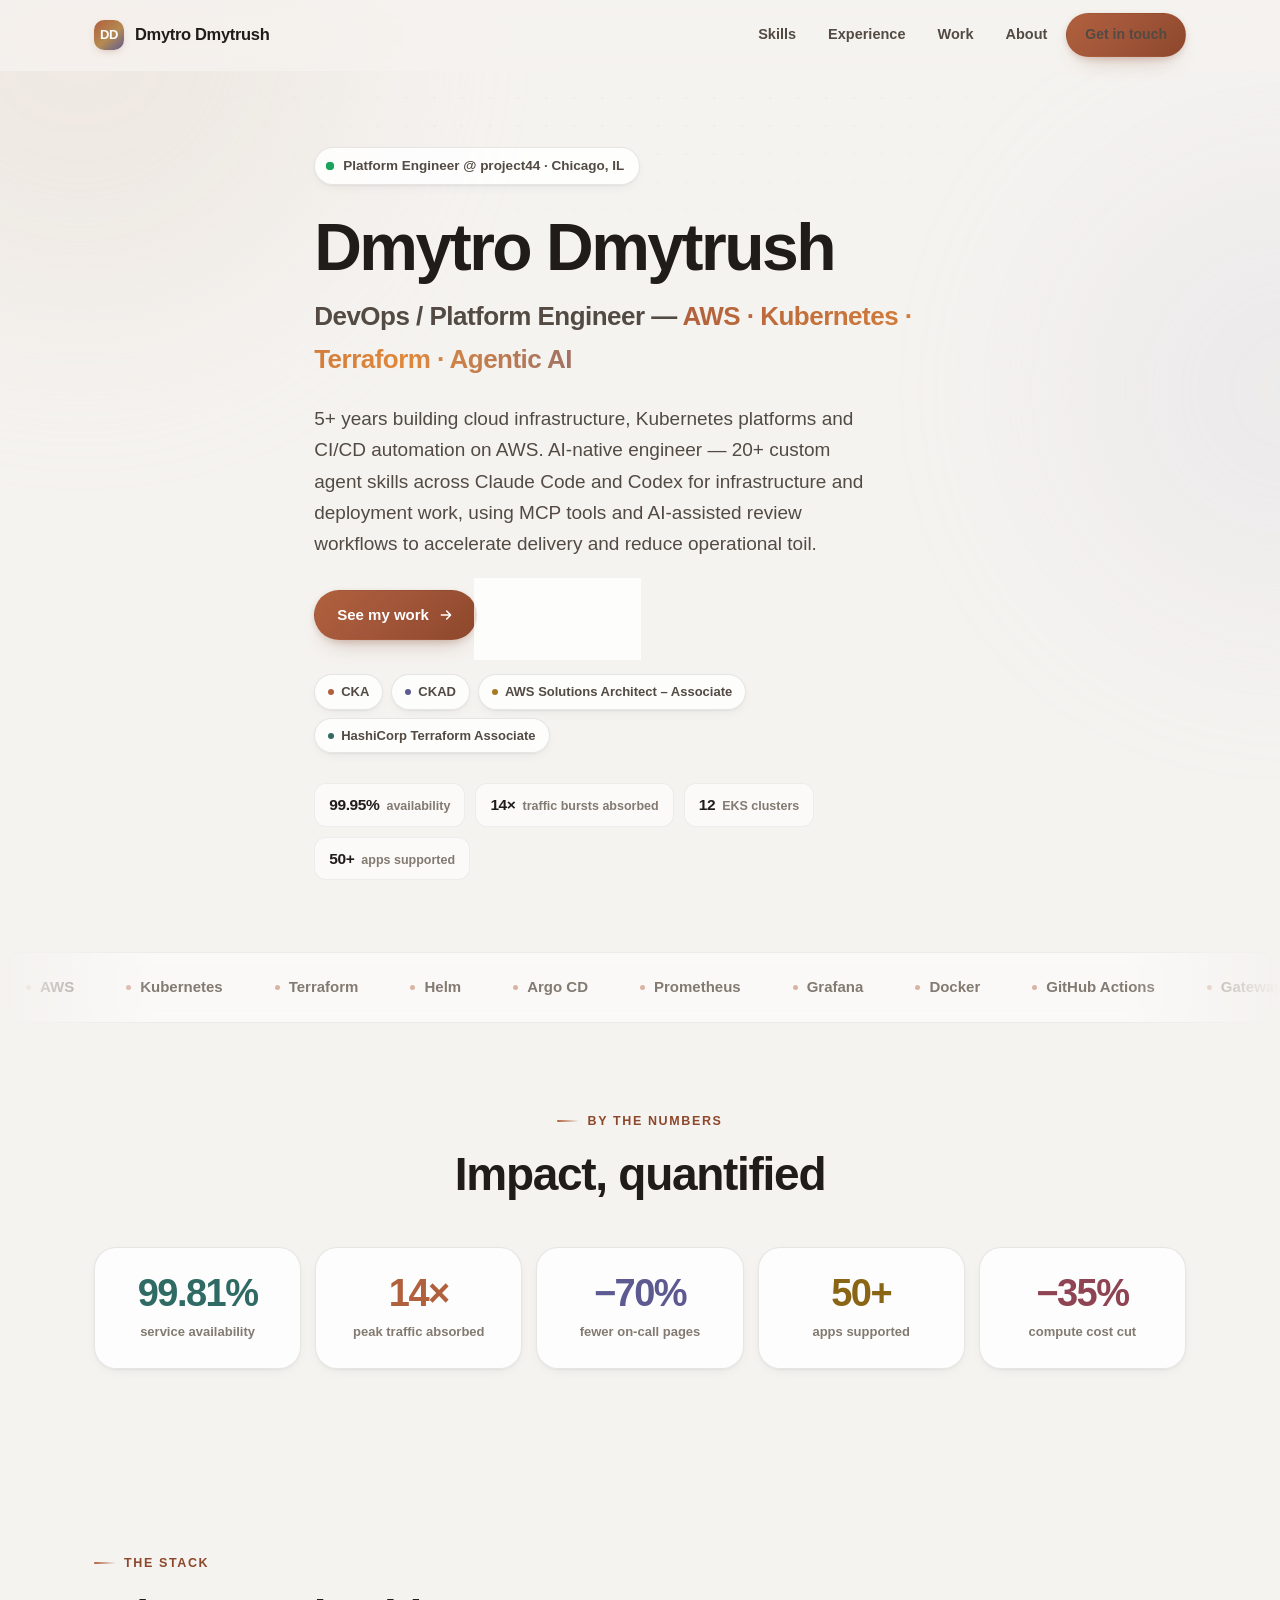
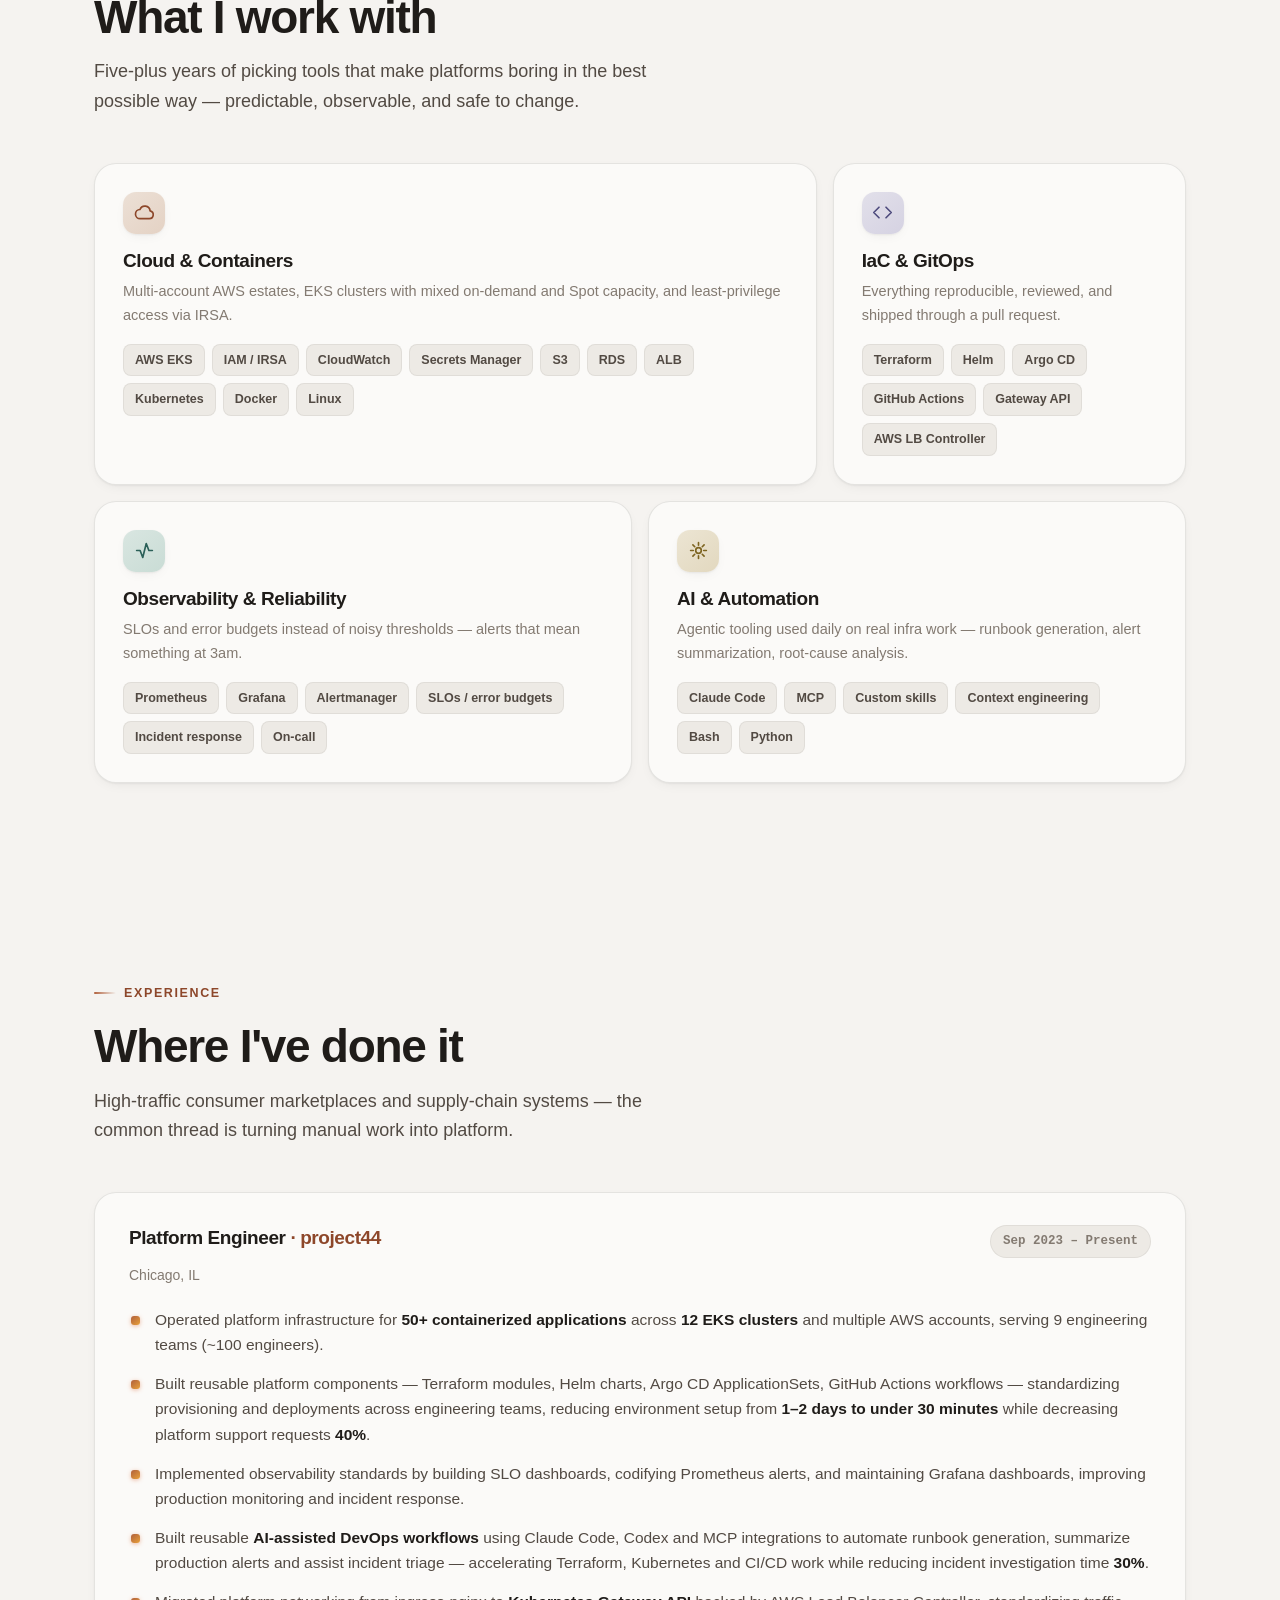
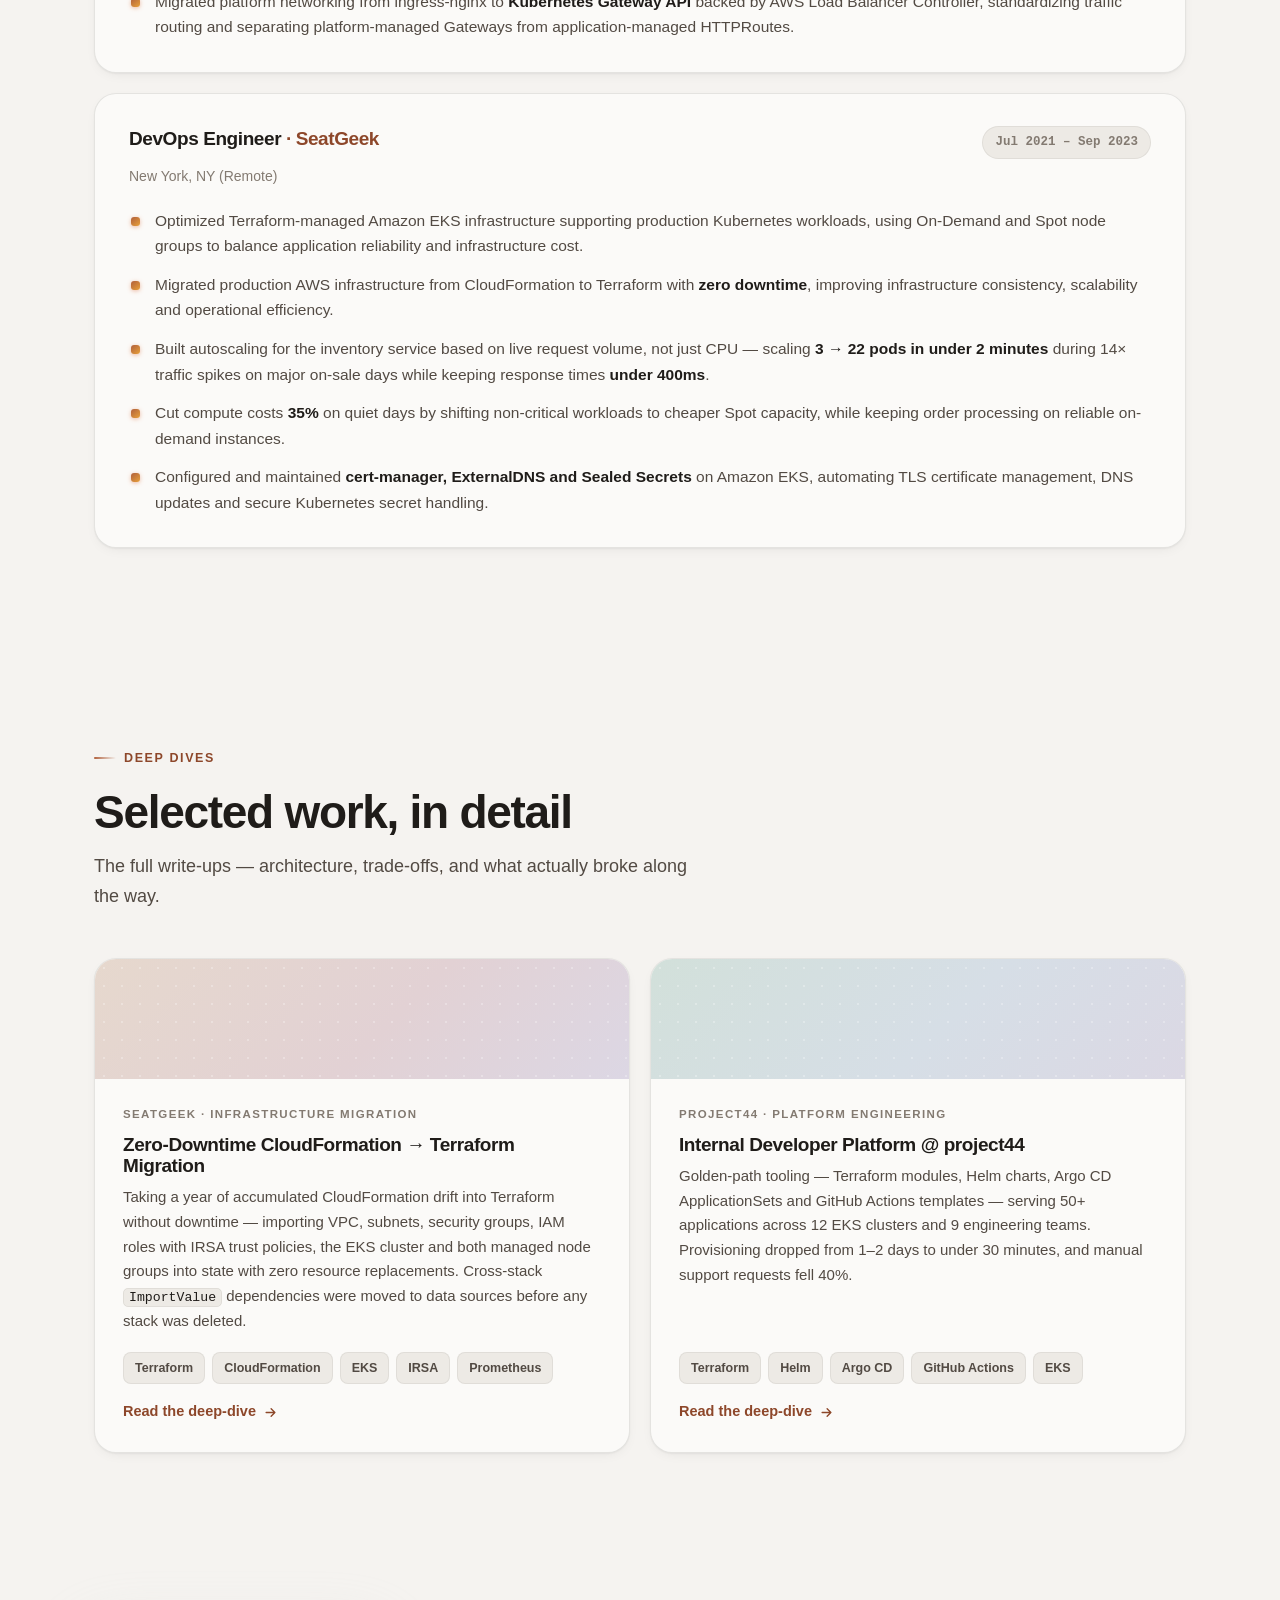
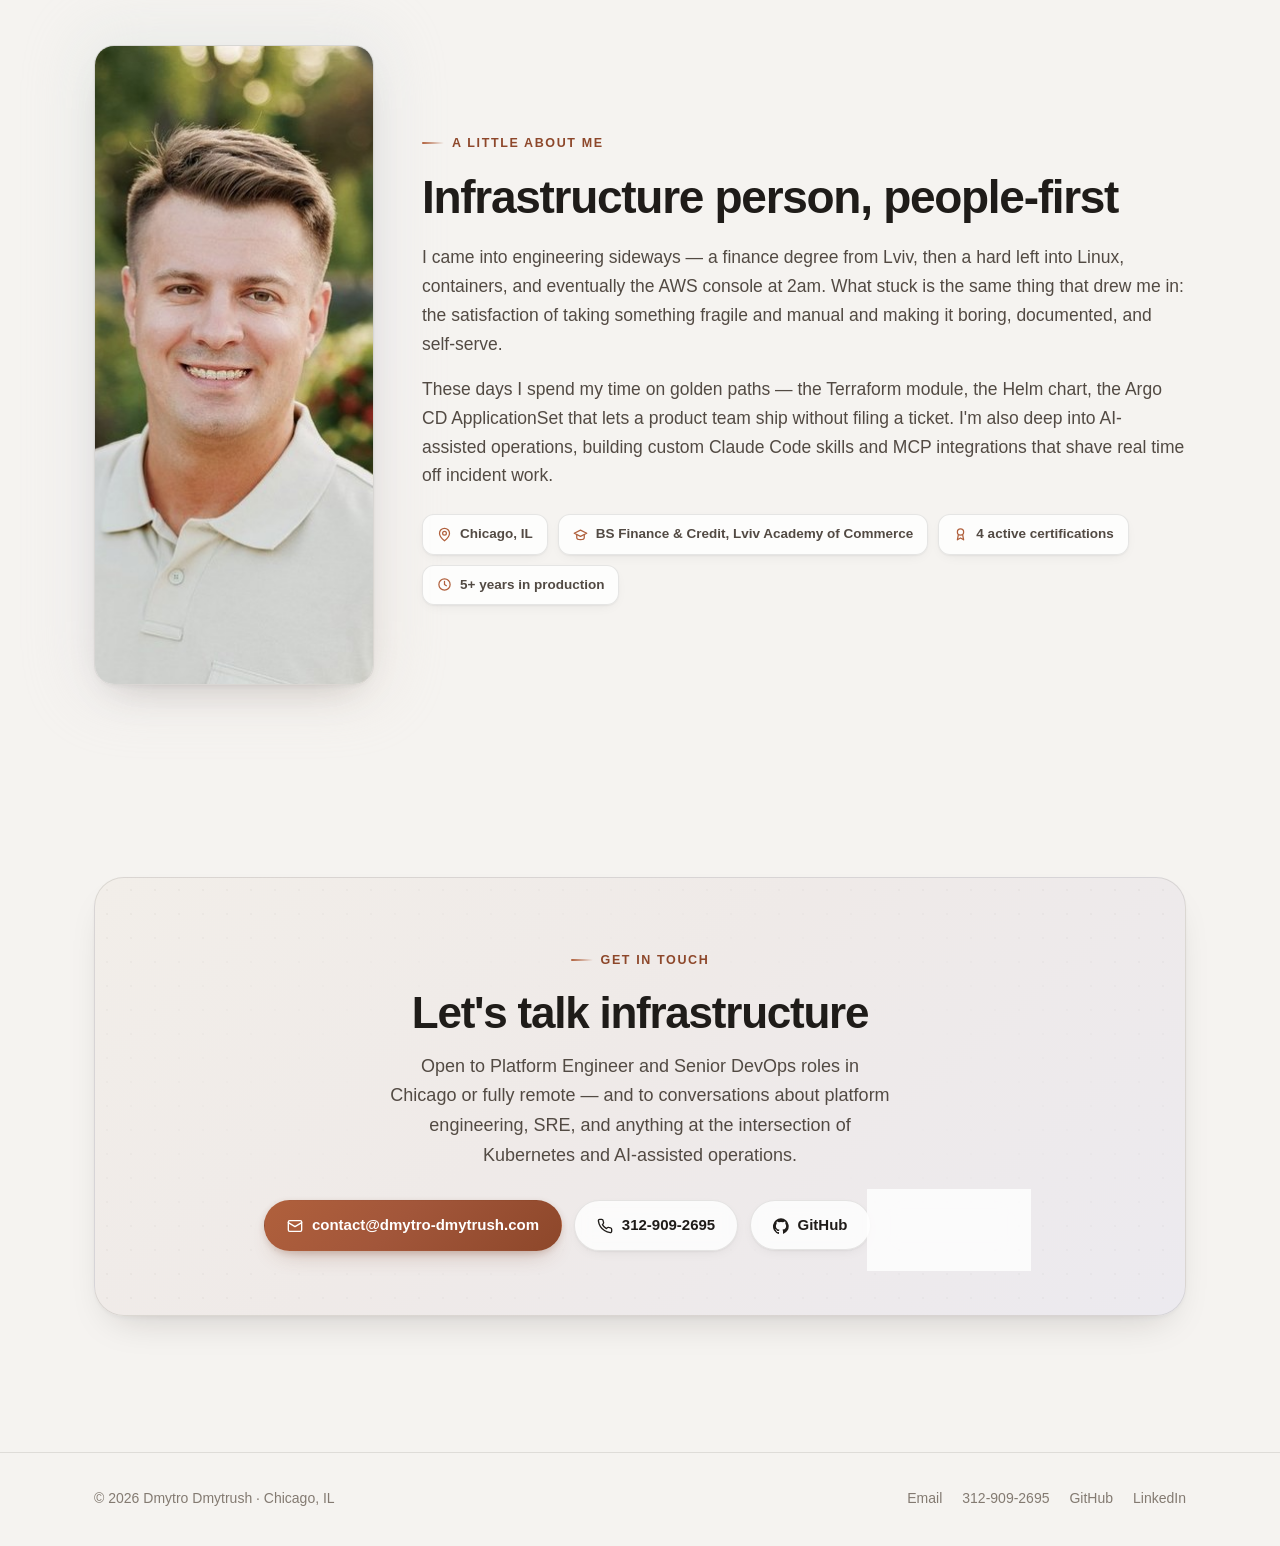
==== commit 480a14d1: "Sync site to updated resume: hero headline, 12 EKS clusters, new bullets, new contact info - Hero no" ====
--- a/index.html
+++ b/index.html
@@ -163,7 +163,9 @@
 .ping::after{content:"";position:absolute;inset:0;border-radius:50%;background:#18a45c;animation:ping 2s cubic-bezier(0,0,.2,1) infinite}
 @keyframes ping{0%{transform:scale(1);opacity:.75}80%,100%{transform:scale(2.6);opacity:0}}
 
-.hero h1{font-size:clamp(38px,5.4vw,58px); letter-spacing:-.036em; margin-bottom:22px}
+.hero h1{font-size:clamp(42px,6vw,66px); letter-spacing:-.038em; margin-bottom:10px}
+.hero-tagline{font-size:clamp(19px,2.4vw,26px); font-weight:600; letter-spacing:-.02em;
+  color:var(--ink-2); margin:0 0 22px}
 .grad{
   background:linear-gradient(100deg,var(--accent) 0%, #e0883a 30%, var(--violet) 62%, var(--teal) 100%);
   background-size:220% auto; -webkit-background-clip:text; background-clip:text; color:transparent;
@@ -395,18 +397,20 @@
   <div class="wrap hero-grid">
     <div class="reveal">
       <div class="pill"><span class="ping"></span> Platform Engineer @ project44 · Chicago, IL</div>
-      <h1>Hi, I'm Dmytro — I keep cloud platforms <span class="grad">calm under pressure.</span></h1>
+      <h1>Dmytro Dmytrush</h1>
+      <p class="hero-tagline">DevOps / Platform Engineer — <span class="grad">AWS · Kubernetes · Terraform · Agentic AI</span></p>
       <p class="hero-sub">
-        DevOps / Platform Engineer with 5+ years on AWS, Kubernetes and Terraform. I turn manual
-        infrastructure into GitOps-driven, observable, self-service platforms — the kind that stay
-        up when traffic spikes and stay reproducible when everything is code.
+        5+ years building cloud infrastructure, Kubernetes platforms and CI/CD automation on AWS.
+        AI-native engineer — 20+ custom agent skills across Claude Code and Codex for infrastructure
+        and deployment work, using MCP tools and AI-assisted review workflows to accelerate delivery
+        and reduce operational toil.
       </p>
       <div class="hero-cta">
         <a href="#projects" class="btn btn-primary">
           See my work
           <svg viewBox="0 0 24 24" fill="none" stroke="currentColor" stroke-width="2.2" stroke-linecap="round" stroke-linejoin="round"><path d="M5 12h14M13 6l6 6-6 6"/></svg>
         </a>
-        <a href="mailto:ddmytrush@gmail.com" class="btn btn-ghost">
+        <a href="mailto:contact@dmytro-dmytrush.com" class="btn btn-ghost">
           <svg viewBox="0 0 24 24" fill="none" stroke="currentColor" stroke-width="2" stroke-linecap="round" stroke-linejoin="round"><rect x="2" y="4" width="20" height="16" rx="2"/><path d="m22 7-10 6L2 7"/></svg>
           Say hello
         </a>
@@ -421,7 +425,7 @@
       <div class="hero-stats">
         <span class="hstat"><b>99.95%</b><span>availability</span></span>
         <span class="hstat"><b>14×</b><span>traffic bursts absorbed</span></span>
-        <span class="hstat"><b>5</b><span>EKS clusters</span></span>
+        <span class="hstat"><b>12</b><span>EKS clusters</span></span>
         <span class="hstat"><b>50+</b><span>apps supported</span></span>
       </div>
     </div>
@@ -522,11 +526,11 @@
         </div>
         <p class="exp-loc">Chicago, IL</p>
         <ul>
-          <li>Operate platform infrastructure for <b>50+ containerized applications</b> across <b>5 EKS clusters</b> and multiple AWS accounts, serving 9 engineering teams (~100 engineers).</li>
-          <li>Built self-service platform tooling — Terraform modules, Helm charts, Argo CD ApplicationSets, GitHub Actions templates — cutting provisioning from <b>1–2 days to under 30 minutes</b> and reducing manual support requests 40%.</li>
-          <li>Hold <b>99.95% service availability</b> through proactive monitoring, SLO dashboards, and alert tuning using Prometheus and Grafana dashboards-as-code.</li>
-          <li>Integrated AI-assisted operational workflows — automated runbook generation, alert summarization, root-cause analysis — cutting incident investigation time <b>30%</b>.</li>
-          <li>Migrated the cluster traffic plane from ingress-nginx to <b>Kubernetes Gateway API</b> backed by AWS Load Balancer Controller, establishing cleaner platform/application team separation ahead of the industry-wide migration.</li>
+          <li>Operated platform infrastructure for <b>50+ containerized applications</b> across <b>12 EKS clusters</b> and multiple AWS accounts, serving 9 engineering teams (~100 engineers).</li>
+          <li>Built reusable platform components — Terraform modules, Helm charts, Argo CD ApplicationSets, GitHub Actions workflows — standardizing provisioning and deployments across engineering teams, reducing environment setup from <b>1–2 days to under 30 minutes</b> while decreasing platform support requests <b>40%</b>.</li>
+          <li>Implemented observability standards by building SLO dashboards, codifying Prometheus alerts, and maintaining Grafana dashboards, improving production monitoring and incident response.</li>
+          <li>Built reusable <b>AI-assisted DevOps workflows</b> using Claude Code, Codex and MCP integrations to automate runbook generation, summarize production alerts and assist incident triage — accelerating Terraform, Kubernetes and CI/CD work while reducing incident investigation time <b>30%</b>.</li>
+          <li>Migrated platform networking from ingress-nginx to <b>Kubernetes Gateway API</b> backed by AWS Load Balancer Controller, standardizing traffic routing and separating platform-managed Gateways from application-managed HTTPRoutes.</li>
         </ul>
       </article>
 
@@ -537,11 +541,11 @@
         </div>
         <p class="exp-loc">New York, NY (Remote)</p>
         <ul>
-          <li>Operated a high-traffic ticket marketplace on AWS EKS — Terraform-managed cluster with on-demand + Spot node mix, serving inventory, order-processing, pricing, and event-catalog services.</li>
-          <li>Migrated cluster infrastructure from CloudFormation to Terraform with <b>zero downtime</b>, importing VPC, subnets, security groups, IAM roles, the EKS cluster and node groups into state and resolving cross-stack ImportValue dependencies before cutover.</li>
-          <li>Engineered custom-metric HPA (Prometheus-backed RPS) that scaled the inventory service <b>3 → 22 pods in under 2 minutes</b> during 14× on-sale traffic bursts, holding <b>p99 under 400ms</b>.</li>
-          <li>Replaced raw-error alerting with SLO error-budget burn-rate alerts (1h/6h multi-window), cutting on-call pages <b>70%</b> and detecting the next incident 40 minutes earlier.</li>
-          <li>Cut compute cost <b>35%</b> on non-event days by moving the stateless read tier to Spot node groups while preserving on-demand capacity for order processing.</li>
+          <li>Optimized Terraform-managed Amazon EKS infrastructure supporting production Kubernetes workloads, using On-Demand and Spot node groups to balance application reliability and infrastructure cost.</li>
+          <li>Migrated production AWS infrastructure from CloudFormation to Terraform with <b>zero downtime</b>, improving infrastructure consistency, scalability and operational efficiency.</li>
+          <li>Built autoscaling for the inventory service based on live request volume, not just CPU — scaling <b>3 → 22 pods in under 2 minutes</b> during 14× traffic spikes on major on-sale days while keeping response times <b>under 400ms</b>.</li>
+          <li>Cut compute costs <b>35%</b> on quiet days by shifting non-critical workloads to cheaper Spot capacity, while keeping order processing on reliable on-demand instances.</li>
+          <li>Configured and maintained <b>cert-manager, ExternalDNS and Sealed Secrets</b> on Amazon EKS, automating TLS certificate management, DNS updates and secure Kubernetes secret handling.</li>
         </ul>
       </article>
     </div>
@@ -579,7 +583,7 @@
         <div class="proj-body">
           <div class="kicker">project44 · Platform engineering</div>
           <h3>Internal Developer Platform @ project44</h3>
-          <p>Golden-path tooling — Terraform modules, Helm charts, Argo CD ApplicationSets and GitHub Actions templates — serving 50+ applications across 5 EKS clusters and 9 engineering teams. Provisioning dropped from 1–2 days to under 30 minutes, and manual support requests fell 40%.</p>
+          <p>Golden-path tooling — Terraform modules, Helm charts, Argo CD ApplicationSets and GitHub Actions templates — serving 50+ applications across 12 EKS clusters and 9 engineering teams. Provisioning dropped from 1–2 days to under 30 minutes, and manual support requests fell 40%.</p>
           <div class="tags">
             <span class="tag">Terraform</span><span class="tag">Helm</span><span class="tag">Argo CD</span>
             <span class="tag">GitHub Actions</span><span class="tag">EKS</span>
@@ -620,11 +624,15 @@
     <div class="contact-card reveal">
       <div class="eyebrow" style="justify-content:center">Get in touch</div>
       <h2>Let's talk infrastructure</h2>
-      <p>Open to conversations about platform engineering, SRE, and anything at the intersection of Kubernetes and AI-assisted operations.</p>
+      <p>Open to Platform Engineer and Senior DevOps roles in Chicago or fully remote — and to conversations about platform engineering, SRE, and anything at the intersection of Kubernetes and AI-assisted operations.</p>
       <div class="contact-cta">
-        <a href="mailto:ddmytrush@gmail.com" class="btn btn-primary">
+        <a href="mailto:contact@dmytro-dmytrush.com" class="btn btn-primary">
           <svg viewBox="0 0 24 24" fill="none" stroke="currentColor" stroke-width="2" stroke-linecap="round" stroke-linejoin="round"><rect x="2" y="4" width="20" height="16" rx="2"/><path d="m22 7-10 6L2 7"/></svg>
-          ddmytrush@gmail.com
+          contact@dmytro-dmytrush.com
+        </a>
+        <a href="tel:+13129092695" class="btn btn-ghost">
+          <svg viewBox="0 0 24 24" fill="none" stroke="currentColor" stroke-width="2" stroke-linecap="round" stroke-linejoin="round"><path d="M22 16.9v3a2 2 0 0 1-2.2 2 19.8 19.8 0 0 1-8.6-3.1 19.5 19.5 0 0 1-6-6A19.8 19.8 0 0 1 2.1 4.2 2 2 0 0 1 4.1 2h3a2 2 0 0 1 2 1.7c.1 1 .4 1.9.7 2.8a2 2 0 0 1-.5 2.1L8.1 9.9a16 16 0 0 0 6 6l1.3-1.3a2 2 0 0 1 2.1-.4c.9.3 1.8.6 2.8.7a2 2 0 0 1 1.7 2Z"/></svg>
+          312-909-2695
         </a>
         <a href="https://github.com/Drdmytrush90" class="btn btn-ghost" rel="noopener">
           <svg viewBox="0 0 24 24" fill="currentColor"><path d="M12 .5a12 12 0 0 0-3.79 23.4c.6.1.82-.26.82-.58v-2.2c-3.34.72-4.04-1.6-4.04-1.6-.55-1.4-1.34-1.77-1.34-1.77-1.09-.74.08-.73.08-.73 1.2.09 1.84 1.24 1.84 1.24 1.07 1.84 2.8 1.3 3.49 1 .1-.78.42-1.31.76-1.61-2.67-.3-5.47-1.34-5.47-5.95 0-1.31.47-2.39 1.24-3.23-.13-.3-.54-1.53.11-3.18 0 0 1-.32 3.3 1.23a11.4 11.4 0 0 1 6 0c2.29-1.55 3.3-1.23 3.3-1.23.65 1.65.24 2.88.12 3.18.77.84 1.23 1.92 1.23 3.23 0 4.62-2.8 5.64-5.48 5.94.43.37.81 1.1.81 2.22v3.29c0 .32.22.69.83.57A12 12 0 0 0 12 .5Z"/></svg>
@@ -643,7 +651,8 @@
   <div class="wrap foot">
     <span>© <span id="yr">2026</span> Dmytro Dmytrush · Chicago, IL</span>
     <span class="foot-links">
-      <a href="mailto:ddmytrush@gmail.com">Email</a>
+      <a href="mailto:contact@dmytro-dmytrush.com">Email</a>
+      <a href="tel:+13129092695">312-909-2695</a>
       <a href="https://github.com/Drdmytrush90" rel="noopener">GitHub</a>
       <a href="https://www.linkedin.com/in/dmytro-dmytrush-b77587130" rel="noopener">LinkedIn</a>
     </span>
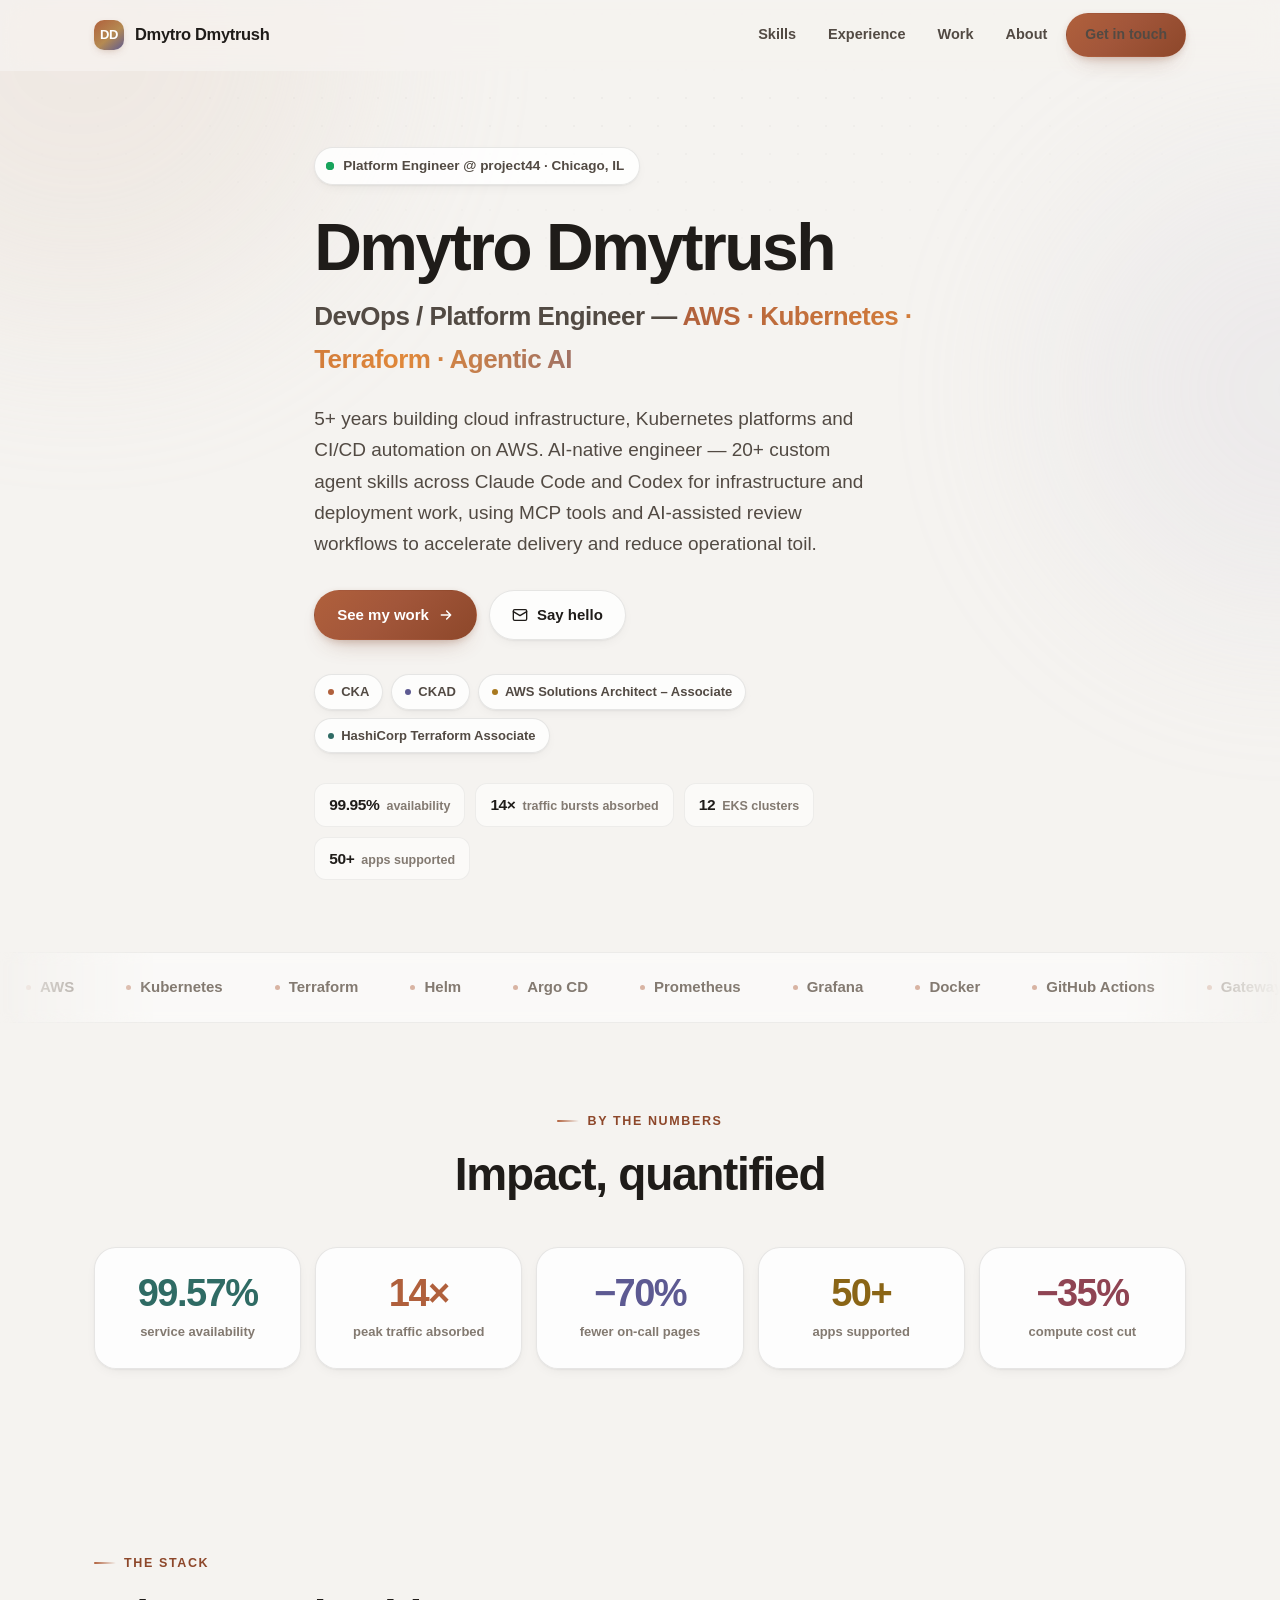
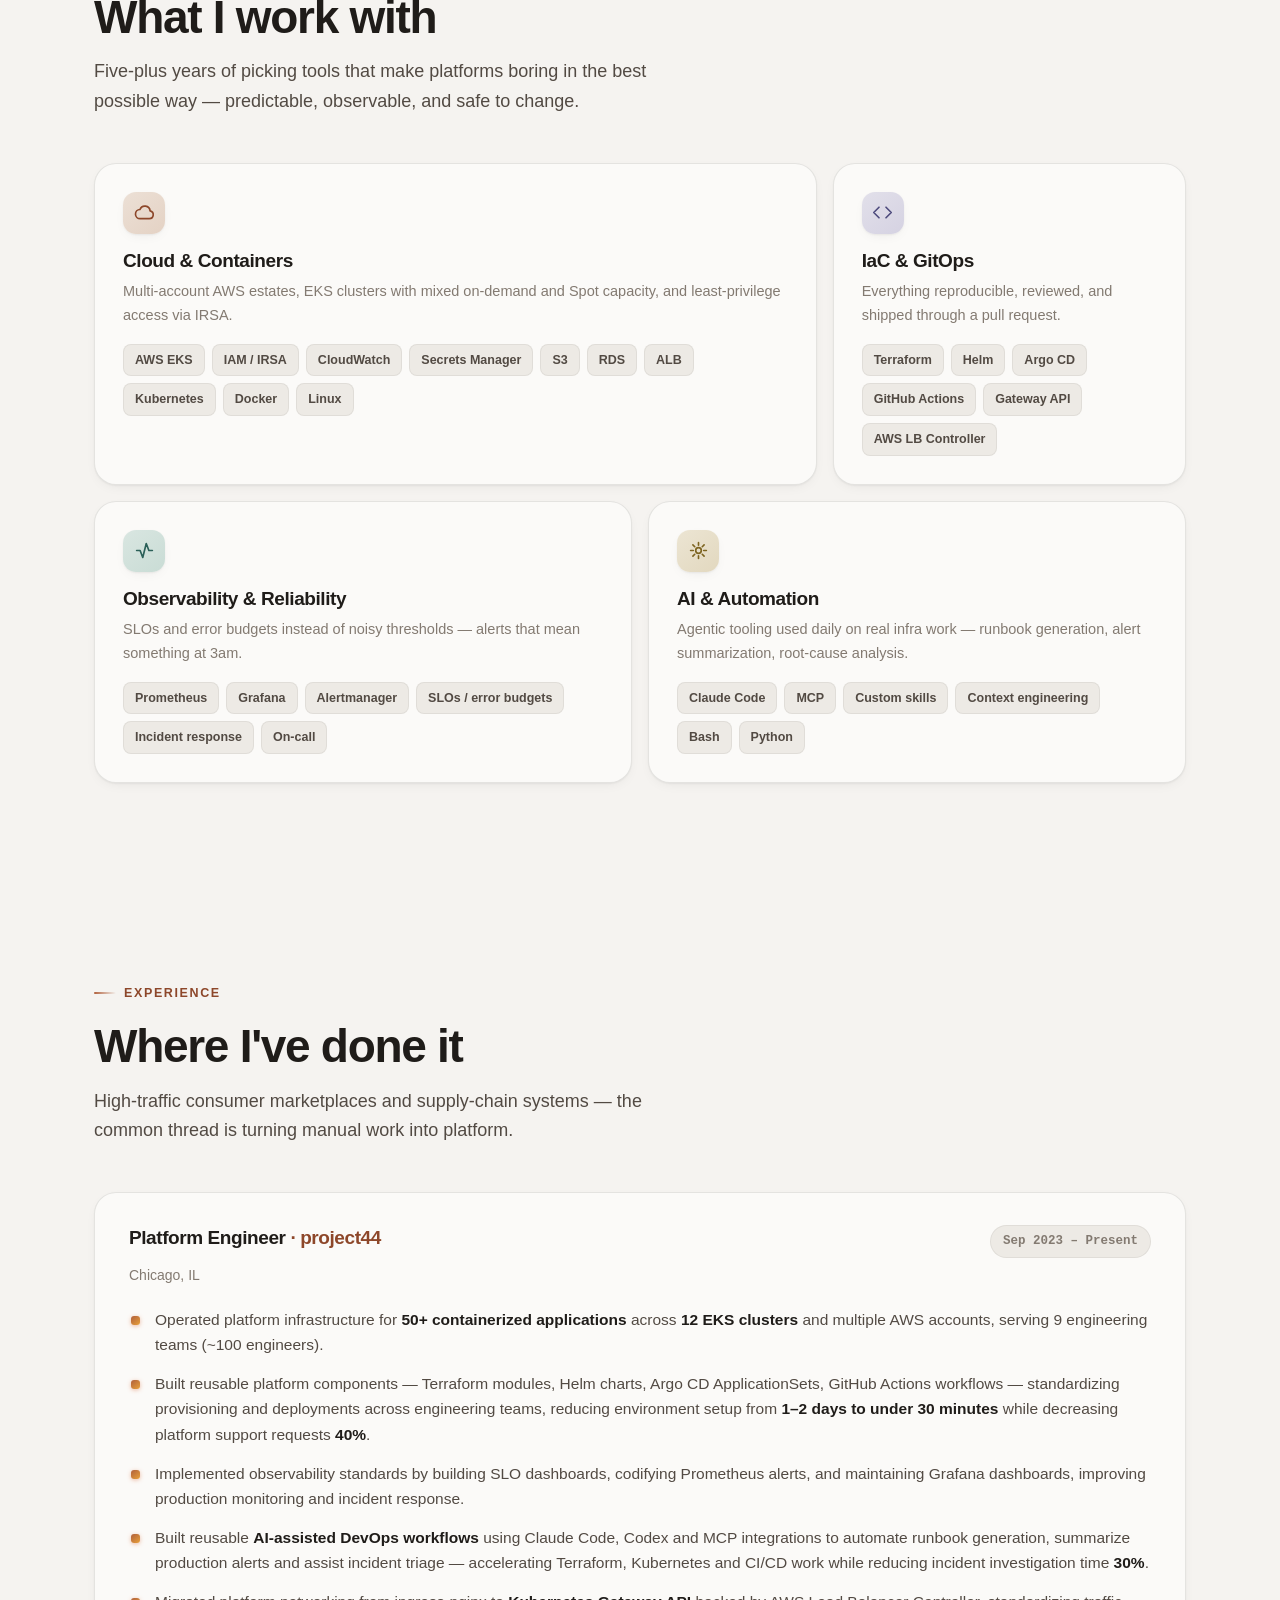
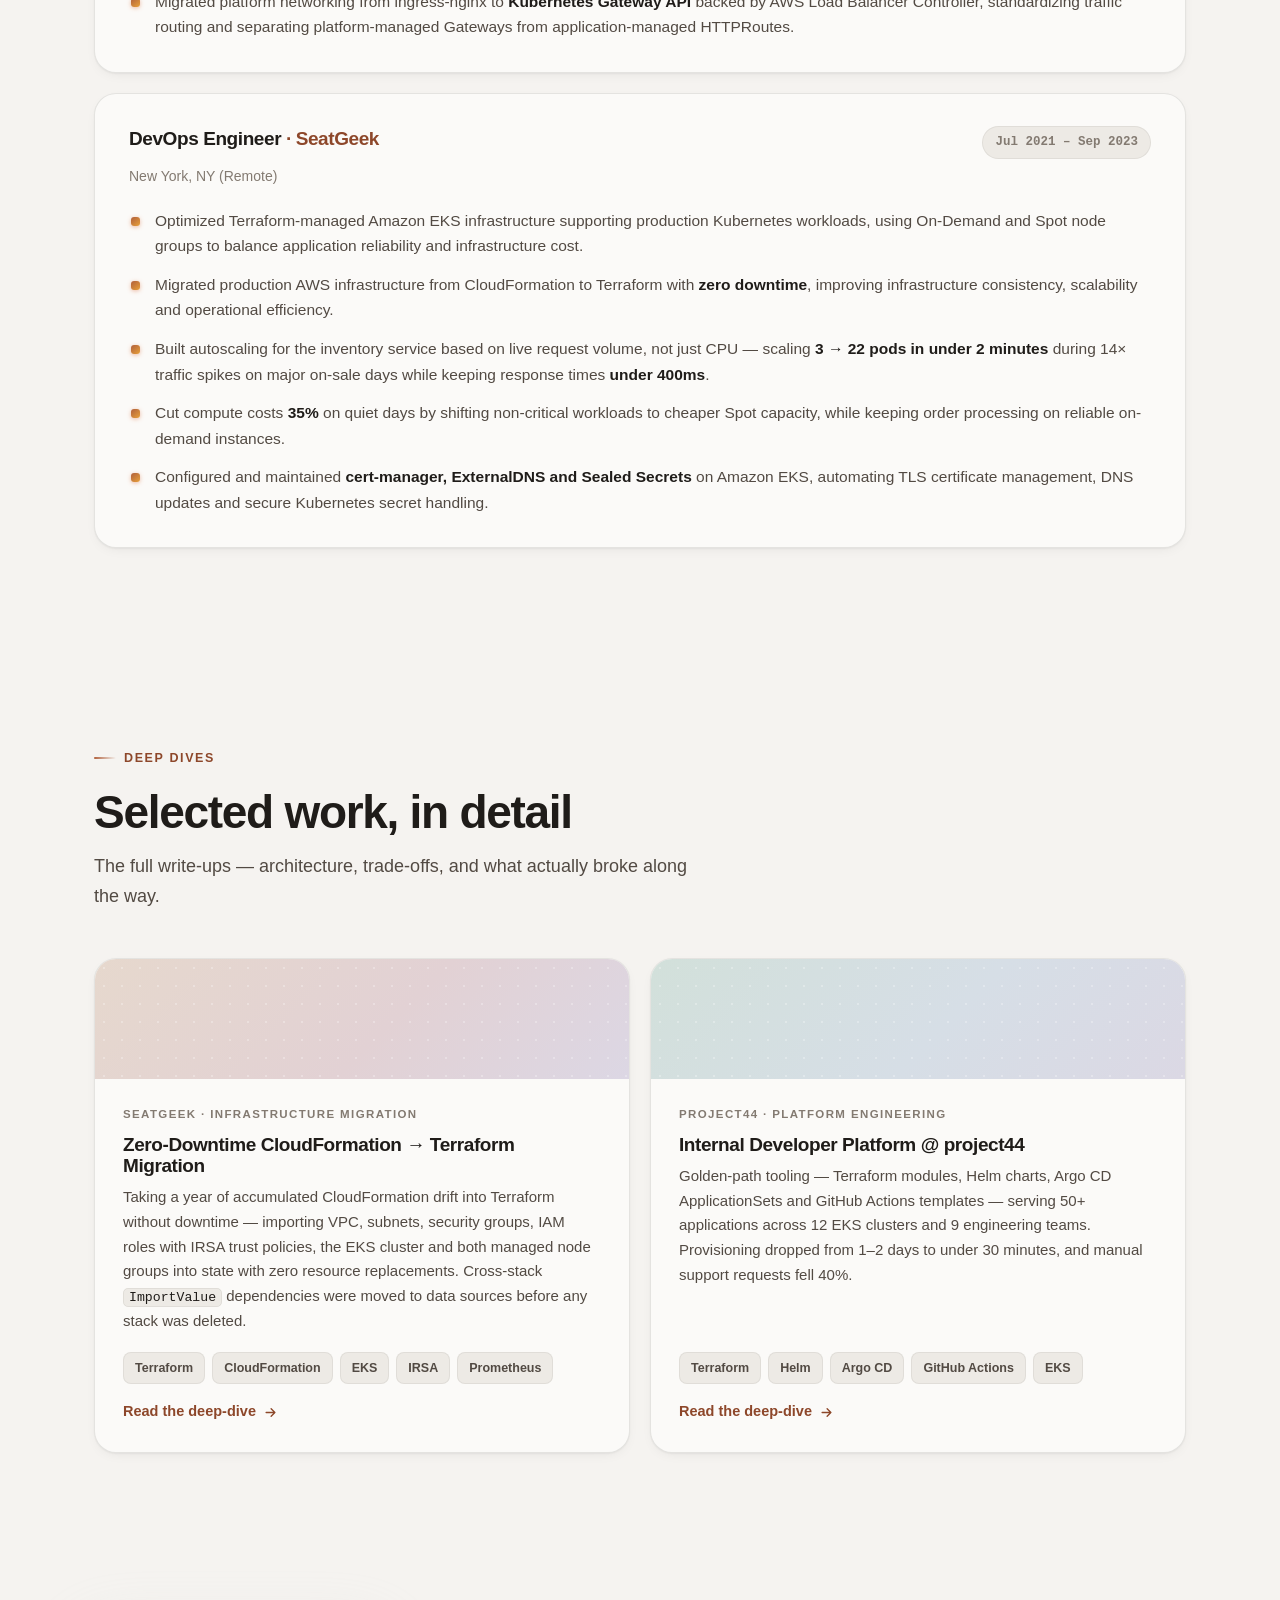
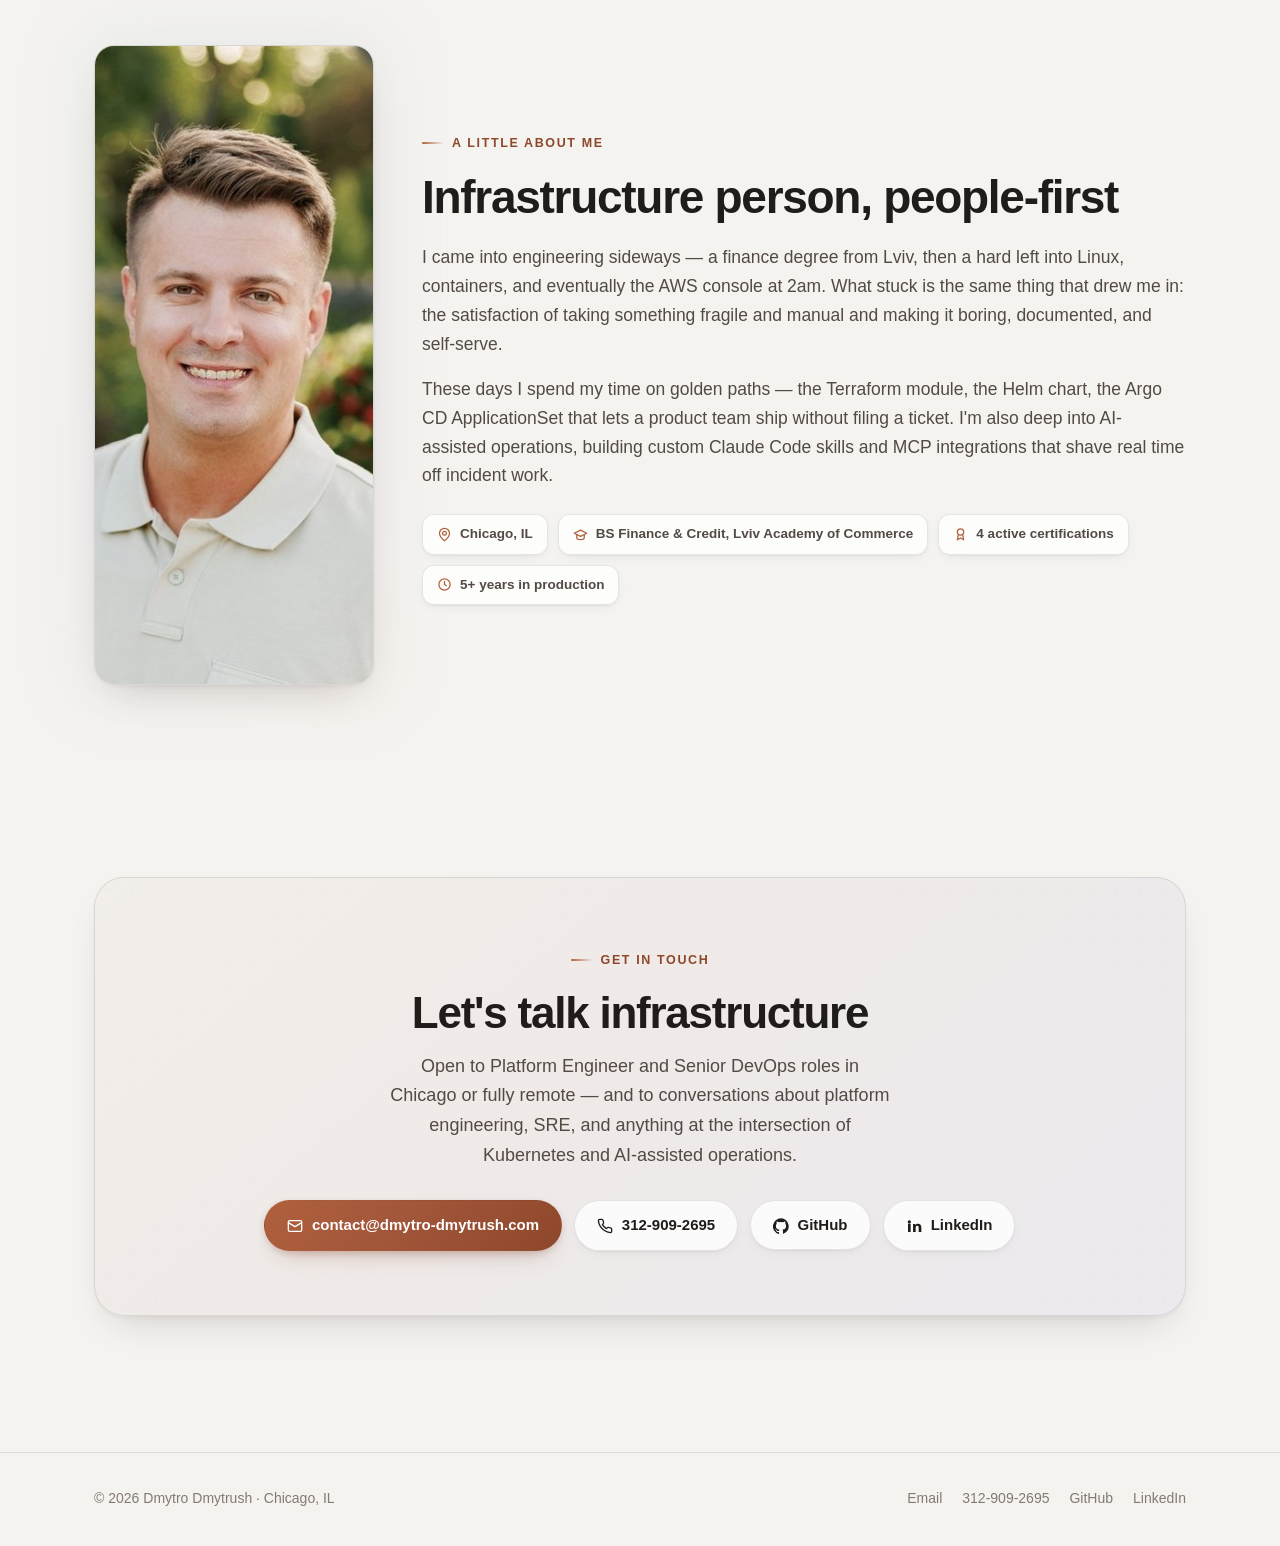
==== commit 93c9c3cc: "Unify deep-dive pages with main site design - Extract index.html inline CSS into shared site.css; al" ====
--- a/index.html
+++ b/index.html
@@ -10,365 +10,7 @@
 <meta property="og:type" content="website">
 <meta property="og:url" content="https://dmytro-dmytrush.com/">
 <link rel="canonical" href="https://dmytro-dmytrush.com/">
-<style>
-/* ============================================================
-   Dmytro Dmytrush — personal site
-   Warm-light theme. Motion patterns adapted from the Magic UI
-   playbook (blur-fade, shimmer, marquee, spotlight card, dot
-   pattern) and the shadcn/ui token + card conventions, rebuilt
-   as dependency-free CSS so the page is one portable file.
-   ============================================================ */
-
-:root{
-  --bg:            #f5f3f0;
-  --bg-soft:       #edeae5;
-  --card:          #fbfaf8;
-  --ink:           #1f1c19;
-  --ink-2:         #524a43;
-  --ink-3:         #837a71;
-  --line:          rgba(28,20,14,.10);
-  --line-2:        rgba(28,20,14,.06);
-
-  --accent:        #b0603c;
-  --accent-2:      #8d472a;
-  --violet:        #5d5a92;
-  --teal:          #2f6b64;
-
-  --peach:         #e3d5c9;
-  --rose:          #e0d0d1;
-  --lav:           #d5d3de;
-  --mint:          #cddbd6;
-  --butter:        #e2dbc9;
-
-  --radius:        22px;
-  --radius-sm:     14px;
-  --shadow-sm:     0 1px 2px rgba(28,20,14,.05), 0 4px 14px -6px rgba(28,20,14,.10);
-  --shadow-md:     0 2px 4px rgba(28,20,14,.04), 0 18px 40px -20px rgba(28,20,14,.22);
-  --shadow-lg:     0 4px 8px rgba(28,20,14,.04), 0 40px 80px -34px rgba(28,20,14,.32);
-  --maxw:          1140px;
-
-  --sans: "Inter", -apple-system, BlinkMacSystemFont, "Segoe UI", Roboto, Helvetica, Arial, sans-serif;
-  --mono: ui-monospace, SFMono-Regular, "SF Mono", Menlo, Consolas, monospace;
-}
-
-*,*::before,*::after{box-sizing:border-box}
-html{scroll-behavior:smooth; scroll-padding-top:88px; -webkit-text-size-adjust:100%}
-body{
-  margin:0; background:var(--bg); color:var(--ink);
-  font-family:var(--sans); font-size:17px; line-height:1.65;
-  -webkit-font-smoothing:antialiased; text-rendering:optimizeLegibility;
-  overflow-x:hidden;
-}
-img{max-width:100%; display:block}
-a{color:inherit; text-decoration:none}
-h1,h2,h3,h4{margin:0; line-height:1.12; letter-spacing:-.028em; font-weight:760}
-p{margin:0}
-.wrap{max-width:var(--maxw); margin:0 auto; padding:0 24px}
-.sr{position:absolute;width:1px;height:1px;overflow:hidden;clip:rect(0 0 0 0);white-space:nowrap}
-
-/* ---------- ambient background: warm blobs + dot pattern ---------- */
-.ambient{position:fixed; inset:0; z-index:-2; overflow:hidden; pointer-events:none}
-.blob{position:absolute; border-radius:50%; filter:blur(90px); opacity:.30}
-.blob.b1{width:560px;height:560px;background:var(--peach);top:-240px;left:-200px}
-.blob.b2{width:460px;height:460px;background:var(--lav);top:160px;right:-240px;opacity:.24}
-.blob.b3{width:500px;height:500px;background:var(--mint);top:1180px;left:-260px;opacity:.20}
-.blob.b4{width:520px;height:520px;background:var(--rose);top:2100px;right:-280px;opacity:.18}
-.blob.b5{width:540px;height:540px;background:var(--butter);top:3200px;left:-240px;opacity:.18}
-.dots{
-  position:fixed; inset:0; z-index:-1; pointer-events:none;
-  background-image:radial-gradient(rgba(28,20,14,.10) 1px, transparent 1px);
-  background-size:28px 28px;
-  -webkit-mask-image:radial-gradient(ellipse 85% 55% at 50% 0%, #000 20%, transparent 72%);
-  mask-image:radial-gradient(ellipse 85% 55% at 50% 0%, #000 20%, transparent 72%);
-  opacity:.30;
-}
-
-/* ---------- nav ---------- */
-.nav{
-  position:sticky; top:0; z-index:60;
-  backdrop-filter:saturate(180%) blur(14px); -webkit-backdrop-filter:saturate(180%) blur(14px);
-  background:rgba(245,243,240,.78);
-  border-bottom:1px solid transparent; transition:border-color .25s, box-shadow .25s;
-}
-.nav.stuck{border-bottom-color:var(--line); box-shadow:0 8px 30px -24px rgba(28,20,14,.5)}
-.nav-in{display:flex; align-items:center; justify-content:space-between; height:70px; gap:20px}
-.brand{display:flex; align-items:center; gap:11px; font-weight:720; letter-spacing:-.02em; font-size:16.5px}
-.brand-dot{
-  width:30px;height:30px;border-radius:10px;flex:none;
-  background:linear-gradient(140deg,var(--accent),#b58a52 55%,var(--violet));
-  box-shadow:0 3px 10px -4px rgba(140,80,50,.45);
-  display:grid;place-items:center;color:#fff;font-size:13px;font-weight:800;letter-spacing:-.03em;
-}
-.nav-links{display:flex; align-items:center; gap:6px}
-.nav-links a{
-  padding:8px 13px; border-radius:999px; font-size:14.5px; font-weight:560; color:var(--ink-2);
-  transition:background .2s, color .2s;
-}
-.nav-links a:hover{background:rgba(28,20,14,.055); color:var(--ink)}
-@media(max-width:820px){ .nav-links .hide-sm{display:none} }
-
-/* ---------- shimmer button (Magic UI shimmer-button pattern) ---------- */
-.btn{
-  display:inline-flex; align-items:center; gap:9px;
-  padding:12px 22px; border-radius:999px; font-size:15px; font-weight:640;
-  border:1px solid transparent; cursor:pointer; white-space:nowrap;
-  transition:transform .18s cubic-bezier(.2,.8,.3,1), box-shadow .22s, background .2s, border-color .2s;
-}
-.btn:active{transform:translateY(1px) scale(.99)}
-.btn-primary{
-  position:relative; overflow:hidden; color:#fff;
-  background:linear-gradient(135deg,var(--accent) 0%, #a2563a 45%, var(--accent-2) 100%);
-  box-shadow:0 2px 6px rgba(120,60,35,.18), 0 12px 24px -14px rgba(120,60,35,.45);
-}
-.btn-primary:hover{transform:translateY(-2px); box-shadow:0 4px 10px rgba(120,60,35,.20), 0 18px 34px -16px rgba(120,60,35,.50)}
-.btn-primary::after{
-  content:""; position:absolute; inset:0;
-  background:linear-gradient(110deg,transparent 25%,rgba(255,255,255,.38) 50%,transparent 75%);
-  transform:translateX(-100%); animation:shimmer 3.6s ease-in-out 1.2s infinite;
-}
-@keyframes shimmer{ 0%{transform:translateX(-100%)} 55%,100%{transform:translateX(100%)} }
-.btn-ghost{
-  background:rgba(255,255,255,.78); border-color:var(--line); color:var(--ink);
-  box-shadow:var(--shadow-sm); backdrop-filter:blur(8px);
-}
-.btn-ghost:hover{transform:translateY(-2px); background:#fff; box-shadow:var(--shadow-md)}
-.btn svg{width:16px;height:16px;flex:none}
-
-/* ---------- shared section bits ---------- */
-section{position:relative; padding:96px 0}
-.eyebrow{
-  display:inline-flex; align-items:center; gap:8px;
-  font-size:12.5px; font-weight:700; letter-spacing:.13em; text-transform:uppercase;
-  color:var(--accent-2); margin-bottom:18px;
-}
-.eyebrow::before{content:""; width:22px;height:2px;border-radius:2px;background:linear-gradient(90deg,var(--accent),transparent)}
-.h2{font-size:clamp(30px,4.4vw,46px); margin-bottom:14px}
-.lede{color:var(--ink-2); font-size:18px; max-width:62ch}
-.sec-head{margin-bottom:46px}
-
-/* ---------- blur-fade reveal (Magic UI blur-fade pattern) ---------- */
-.reveal{opacity:0; transform:translateY(22px); filter:blur(7px); transition:opacity .72s cubic-bezier(.16,1,.3,1), transform .72s cubic-bezier(.16,1,.3,1), filter .72s}
-.reveal.in{opacity:1; transform:none; filter:blur(0)}
-
-/* ---------- hero ---------- */
-.hero{padding:76px 0 72px}
-.hero-grid{max-width:74ch}
-.pill{
-  display:inline-flex; align-items:center; gap:9px;
-  background:rgba(255,255,255,.85); border:1px solid var(--line);
-  padding:7px 15px 7px 11px; border-radius:999px; font-size:13.5px; font-weight:600; color:var(--ink-2);
-  box-shadow:var(--shadow-sm); backdrop-filter:blur(8px); margin-bottom:26px;
-}
-.ping{position:relative; width:8px;height:8px;border-radius:50%;background:#18a45c;flex:none}
-.ping::after{content:"";position:absolute;inset:0;border-radius:50%;background:#18a45c;animation:ping 2s cubic-bezier(0,0,.2,1) infinite}
-@keyframes ping{0%{transform:scale(1);opacity:.75}80%,100%{transform:scale(2.6);opacity:0}}
-
-.hero h1{font-size:clamp(42px,6vw,66px); letter-spacing:-.038em; margin-bottom:10px}
-.hero-tagline{font-size:clamp(19px,2.4vw,26px); font-weight:600; letter-spacing:-.02em;
-  color:var(--ink-2); margin:0 0 22px}
-.grad{
-  background:linear-gradient(100deg,var(--accent) 0%, #e0883a 30%, var(--violet) 62%, var(--teal) 100%);
-  background-size:220% auto; -webkit-background-clip:text; background-clip:text; color:transparent;
-  animation:grad 9s ease infinite;
-}
-@keyframes grad{0%,100%{background-position:0% center}50%{background-position:100% center}}
-.hero-sub{font-size:19px; color:var(--ink-2); max-width:53ch; margin-bottom:30px}
-.hero-cta{display:flex; flex-wrap:wrap; gap:12px; margin-bottom:34px}
-.certs{display:flex; flex-wrap:wrap; gap:8px}
-.cert{
-  display:inline-flex; align-items:center; gap:7px;
-  font-size:13px; font-weight:640; color:var(--ink-2);
-  background:rgba(255,255,255,.8); border:1px solid var(--line);
-  padding:6px 13px; border-radius:999px; box-shadow:var(--shadow-sm);
-}
-.cert i{width:6px;height:6px;border-radius:50%;background:var(--accent);flex:none;font-style:normal}
-.cert:nth-child(2) i{background:var(--violet)} .cert:nth-child(3) i{background:#a8791f} .cert:nth-child(4) i{background:var(--teal)}
-
-/* hero stat strip (replaces the old photo chips) */
-.hero-stats{display:flex; flex-wrap:wrap; gap:10px; margin-top:30px}
-.hstat{
-  display:inline-flex; align-items:baseline; gap:7px;
-  background:rgba(255,255,255,.55); border:1px solid var(--line-2);
-  padding:8px 14px; border-radius:12px;
-}
-.hstat b{font-size:15.5px; font-weight:760; letter-spacing:-.025em; color:var(--ink)}
-.hstat span{font-size:12.5px; color:var(--ink-3); font-weight:600}
-
-/* ---------- marquee (Magic UI marquee pattern) ---------- */
-.marquee{
-  position:relative; overflow:hidden; padding:22px 0;
-  border-top:1px solid var(--line-2); border-bottom:1px solid var(--line-2);
-  background:rgba(255,255,255,.5); backdrop-filter:blur(6px);
-  -webkit-mask-image:linear-gradient(90deg,transparent,#000 12%,#000 88%,transparent);
-  mask-image:linear-gradient(90deg,transparent,#000 12%,#000 88%,transparent);
-}
-.marquee-track{display:flex; width:max-content; animation:scroll 42s linear infinite}
-.marquee:hover .marquee-track{animation-play-state:paused}
-@keyframes scroll{to{transform:translateX(-50%)}}
-.mq-item{
-  display:inline-flex; align-items:center; gap:9px; padding:0 26px;
-  font-size:15px; font-weight:640; color:var(--ink-3); white-space:nowrap;
-}
-.mq-item span{width:5px;height:5px;border-radius:50%;background:var(--accent);opacity:.45}
-
-/* ---------- metrics ---------- */
-.metrics{padding:80px 0}
-.metric-grid{display:grid; grid-template-columns:repeat(5,1fr); gap:14px}
-.metric{
-  background:rgba(255,255,255,.82); border:1px solid var(--line); border-radius:var(--radius);
-  padding:26px 20px; text-align:center; box-shadow:var(--shadow-sm); backdrop-filter:blur(8px);
-  transition:transform .3s cubic-bezier(.2,.8,.3,1), box-shadow .3s;
-}
-.metric:hover{transform:translateY(-4px); box-shadow:var(--shadow-md)}
-.metric .n{font-size:clamp(28px,3.4vw,38px); font-weight:800; letter-spacing:-.04em; line-height:1.05}
-.metric .l{font-size:13px; color:var(--ink-3); font-weight:600; margin-top:7px}
-.metric:nth-child(1) .n{color:var(--teal)} .metric:nth-child(2) .n{color:var(--accent)}
-.metric:nth-child(3) .n{color:var(--violet)} .metric:nth-child(4) .n{color:#8a6516} .metric:nth-child(5) .n{color:#8f4453}
-@media(max-width:880px){.metric-grid{grid-template-columns:repeat(2,1fr)} .metric:last-child{grid-column:1/-1}}
-
-/* ---------- spotlight card (Magic UI magic-card pattern) ---------- */
-.card{
-  position:relative; background:var(--card); border:1px solid var(--line);
-  border-radius:var(--radius); box-shadow:var(--shadow-sm); overflow:hidden;
-  transition:transform .34s cubic-bezier(.2,.8,.3,1), box-shadow .34s, border-color .34s;
-}
-.card::before{
-  content:""; position:absolute; inset:0; opacity:0; transition:opacity .35s; pointer-events:none;
-  background:radial-gradient(340px circle at var(--mx,50%) var(--my,50%), rgba(176,96,60,.07), transparent 62%);
-}
-.card:hover{transform:translateY(-4px); box-shadow:var(--shadow-md); border-color:rgba(176,96,60,.18)}
-.card:hover::before{opacity:1}
-
-/* ---------- skills bento ---------- */
-.bento{display:grid; grid-template-columns:repeat(6,1fr); gap:16px}
-.bento .card{padding:28px}
-.b-wide{grid-column:span 4} .b-narrow{grid-column:span 2} .b-half{grid-column:span 3}
-@media(max-width:900px){ .bento{grid-template-columns:1fr} .b-wide,.b-narrow,.b-half{grid-column:1/-1} }
-.ico{
-  width:42px;height:42px;border-radius:13px;display:grid;place-items:center;margin-bottom:16px;
-  box-shadow:var(--shadow-sm);
-}
-.ico svg{width:21px;height:21px;stroke-width:1.9}
-.i-orange{background:linear-gradient(140deg,#ece0d6,#e4d2c4); color:var(--accent-2)}
-.i-violet{background:linear-gradient(140deg,#e2e0ea,#d5d2e2); color:#4e4b7d}
-.i-teal{background:linear-gradient(140deg,#d9e6e1,#c9dcd5); color:#2b6058}
-.i-butter{background:linear-gradient(140deg,#ece5d3,#e2d8bf); color:#7d6420}
-.card h3{font-size:19px; margin-bottom:9px; letter-spacing:-.022em}
-.card .desc{font-size:14.5px; color:var(--ink-3); margin-bottom:16px}
-.tags{display:flex; flex-wrap:wrap; gap:7px}
-.tag{
-  font-size:12.5px; font-weight:600; color:var(--ink-2);
-  background:var(--bg-soft); border:1px solid var(--line-2);
-  padding:5px 11px; border-radius:8px; transition:background .2s, color .2s, transform .2s;
-}
-.tag:hover{background:#fff; transform:translateY(-1px)}
-
-/* ---------- experience ---------- */
-.exp{display:grid; gap:20px}
-.exp .card{padding:32px 34px}
-.exp-head{display:flex; flex-wrap:wrap; align-items:baseline; justify-content:space-between; gap:12px; margin-bottom:6px}
-.exp-role{font-size:21px; font-weight:740; letter-spacing:-.024em}
-.exp-role em{font-style:normal; color:var(--accent-2)}
-.exp-when{
-  font-size:12.5px; font-weight:680; color:var(--ink-3); font-family:var(--mono);
-  background:var(--bg-soft); border:1px solid var(--line-2); padding:5px 12px; border-radius:999px; white-space:nowrap;
-}
-.exp-loc{font-size:14px; color:var(--ink-3); margin-bottom:20px}
-.exp ul{margin:0; padding:0; list-style:none; display:grid; gap:13px}
-.exp li{position:relative; padding-left:26px; font-size:15.5px; color:var(--ink-2)}
-.exp li::before{
-  content:""; position:absolute; left:2px; top:9px; width:9px; height:9px; border-radius:3px;
-  background:linear-gradient(140deg,var(--accent),#e8a03a); box-shadow:0 1px 4px rgba(217,95,43,.4);
-}
-.exp li b{color:var(--ink); font-weight:680}
-
-/* ---------- projects ---------- */
-.proj{display:grid; grid-template-columns:1fr 1fr; gap:20px}
-@media(max-width:880px){.proj{grid-template-columns:1fr}}
-.proj .card{padding:0; display:flex; flex-direction:column}
-.proj-top{height:120px; position:relative; overflow:hidden}
-.proj-top.p1{background:linear-gradient(135deg,#e6d8cd,#e2d1d4 55%,#dcd7e4)}
-.proj-top.p2{background:linear-gradient(135deg,#d2e0da,#d6dee6 55%,#dbd8e4)}
-.proj-top::after{
-  content:""; position:absolute; inset:0;
-  background-image:radial-gradient(rgba(255,255,255,.6) 1.2px, transparent 1.2px);
-  background-size:18px 18px; opacity:.45;
-}
-.proj-body{padding:26px 28px 28px; display:flex; flex-direction:column; flex:1}
-.kicker{font-size:11.5px; font-weight:750; letter-spacing:.12em; text-transform:uppercase; color:var(--ink-3); margin-bottom:10px}
-.proj-body p{font-size:15px; color:var(--ink-2); margin-bottom:18px; flex:1}
-.proj-body code{
-  font-family:var(--mono); font-size:.88em; background:var(--bg-soft);
-  border:1px solid var(--line-2); border-radius:5px; padding:1px 5px; color:var(--ink);
-}
-.link{
-  display:inline-flex; align-items:center; gap:7px; font-size:14.5px; font-weight:660; color:var(--accent-2);
-  margin-top:16px; transition:gap .22s;
-}
-.link:hover{gap:12px}
-
-/* ---------- about ---------- */
-.about-grid{display:grid; grid-template-columns:280px 1fr; gap:48px; align-items:center}
-@media(max-width:820px){.about-grid{grid-template-columns:1fr; gap:34px} .about-photo{max-width:220px}}
-.about-photo{position:relative}
-.about-photo img{
-  border-radius:20px; border:1px solid var(--line); box-shadow:var(--shadow-md);
-  aspect-ratio:1/1; object-fit:cover; object-position:50% 20%;
-  filter:saturate(.92);
-}
-.about-photo::before{
-  content:""; position:absolute; inset:-14px; border-radius:32px; z-index:-1;
-  background:linear-gradient(140deg,var(--mint),var(--lav) 60%,var(--peach)); filter:blur(30px); opacity:.30;
-}
-.about-copy p{font-size:17.5px; color:var(--ink-2); margin-bottom:16px}
-.about-copy p:last-of-type{margin-bottom:24px}
-.fact-row{display:flex; flex-wrap:wrap; gap:10px}
-.fact{
-  display:inline-flex; align-items:center; gap:8px; font-size:13.5px; font-weight:620; color:var(--ink-2);
-  background:rgba(255,255,255,.8); border:1px solid var(--line); padding:8px 14px; border-radius:12px; box-shadow:var(--shadow-sm);
-}
-.fact svg{width:15px;height:15px;color:var(--accent);stroke-width:2}
-
-/* ---------- contact ---------- */
-.contact-card{
-  position:relative; overflow:hidden; border-radius:30px; padding:64px 48px; text-align:center;
-  background:linear-gradient(140deg,#f2eee9 0%,#efeae8 45%,#eceaef 100%);
-  border:1px solid var(--line); box-shadow:var(--shadow-md);
-}
-.contact-card::after{
-  content:""; position:absolute; inset:0; pointer-events:none;
-  background-image:radial-gradient(rgba(28,20,14,.07) 1px, transparent 1px); background-size:24px 24px;
-  -webkit-mask-image:radial-gradient(ellipse 70% 70% at 50% 50%, transparent 32%, #000 100%);
-  mask-image:radial-gradient(ellipse 70% 70% at 50% 50%, transparent 32%, #000 100%);
-  opacity:.5;
-}
-.contact-card > *{position:relative; z-index:1}
-.contact-card h2{font-size:clamp(30px,4.4vw,44px); margin-bottom:14px}
-.contact-card p{color:var(--ink-2); font-size:18px; max-width:50ch; margin:0 auto 30px}
-.contact-cta{display:flex; flex-wrap:wrap; gap:12px; justify-content:center}
-
-/* ---------- footer ---------- */
-footer{border-top:1px solid var(--line); padding:34px 0; margin-top:40px}
-.foot{display:flex; flex-wrap:wrap; align-items:center; justify-content:space-between; gap:14px; font-size:14px; color:var(--ink-3)}
-.foot a{transition:color .2s} .foot a:hover{color:var(--accent-2)}
-.foot-links{display:flex; gap:20px}
-
-/* ---------- back to top ---------- */
-.top{
-  position:fixed; right:24px; bottom:24px; z-index:70;
-  width:44px; height:44px; border-radius:50%; display:grid; place-items:center;
-  background:#fff; border:1px solid var(--line); box-shadow:var(--shadow-md); color:var(--ink-2);
-  opacity:0; pointer-events:none; transform:translateY(10px); transition:opacity .3s, transform .3s;
-}
-.top.show{opacity:1; pointer-events:auto; transform:none}
-.top:hover{color:var(--accent-2)}
-
-@media (prefers-reduced-motion: reduce){
-  *,*::before,*::after{animation-duration:.001ms !important; animation-iteration-count:1 !important; transition-duration:.001ms !important}
-  html{scroll-behavior:auto}
-  .reveal{opacity:1; transform:none; filter:none}
-}
-</style>
+<link rel="stylesheet" href="site.css">
 </head>
 <body>
 
--- a/site.css
+++ b/site.css
@@ -0,0 +1,399 @@
+/* ============================================================
+   Dmytro Dmytrush — personal site
+   Warm-light theme. Motion patterns adapted from the Magic UI
+   playbook (blur-fade, shimmer, marquee, spotlight card, dot
+   pattern) and the shadcn/ui token + card conventions, rebuilt
+   as dependency-free CSS so the page is one portable file.
+   ============================================================ */
+
+:root{
+  --bg:            #f5f3f0;
+  --bg-soft:       #edeae5;
+  --card:          #fbfaf8;
+  --ink:           #1f1c19;
+  --ink-2:         #524a43;
+  --ink-3:         #837a71;
+  --line:          rgba(28,20,14,.10);
+  --line-2:        rgba(28,20,14,.06);
+
+  --accent:        #b0603c;
+  --accent-2:      #8d472a;
+  --violet:        #5d5a92;
+  --teal:          #2f6b64;
+
+  --peach:         #e3d5c9;
+  --rose:          #e0d0d1;
+  --lav:           #d5d3de;
+  --mint:          #cddbd6;
+  --butter:        #e2dbc9;
+
+  --radius:        22px;
+  --radius-sm:     14px;
+  --shadow-sm:     0 1px 2px rgba(28,20,14,.05), 0 4px 14px -6px rgba(28,20,14,.10);
+  --shadow-md:     0 2px 4px rgba(28,20,14,.04), 0 18px 40px -20px rgba(28,20,14,.22);
+  --shadow-lg:     0 4px 8px rgba(28,20,14,.04), 0 40px 80px -34px rgba(28,20,14,.32);
+  --maxw:          1140px;
+
+  --sans: "Inter", -apple-system, BlinkMacSystemFont, "Segoe UI", Roboto, Helvetica, Arial, sans-serif;
+  --mono: ui-monospace, SFMono-Regular, "SF Mono", Menlo, Consolas, monospace;
+}
+
+*,*::before,*::after{box-sizing:border-box}
+html{scroll-behavior:smooth; scroll-padding-top:88px; -webkit-text-size-adjust:100%}
+body{
+  margin:0; background:var(--bg); color:var(--ink);
+  font-family:var(--sans); font-size:17px; line-height:1.65;
+  -webkit-font-smoothing:antialiased; text-rendering:optimizeLegibility;
+  overflow-x:hidden;
+}
+img{max-width:100%; display:block}
+a{color:inherit; text-decoration:none}
+h1,h2,h3,h4{margin:0; line-height:1.12; letter-spacing:-.028em; font-weight:760}
+p{margin:0}
+.wrap{max-width:var(--maxw); margin:0 auto; padding:0 24px}
+.sr{position:absolute;width:1px;height:1px;overflow:hidden;clip:rect(0 0 0 0);white-space:nowrap}
+
+/* ---------- ambient background: warm blobs + dot pattern ---------- */
+.ambient{position:fixed; inset:0; z-index:-2; overflow:hidden; pointer-events:none}
+.blob{position:absolute; border-radius:50%; filter:blur(90px); opacity:.30}
+.blob.b1{width:560px;height:560px;background:var(--peach);top:-240px;left:-200px}
+.blob.b2{width:460px;height:460px;background:var(--lav);top:160px;right:-240px;opacity:.24}
+.blob.b3{width:500px;height:500px;background:var(--mint);top:1180px;left:-260px;opacity:.20}
+.blob.b4{width:520px;height:520px;background:var(--rose);top:2100px;right:-280px;opacity:.18}
+.blob.b5{width:540px;height:540px;background:var(--butter);top:3200px;left:-240px;opacity:.18}
+.dots{
+  position:fixed; inset:0; z-index:-1; pointer-events:none;
+  background-image:radial-gradient(rgba(28,20,14,.10) 1px, transparent 1px);
+  background-size:28px 28px;
+  -webkit-mask-image:radial-gradient(ellipse 85% 55% at 50% 0%, #000 20%, transparent 72%);
+  mask-image:radial-gradient(ellipse 85% 55% at 50% 0%, #000 20%, transparent 72%);
+  opacity:.30;
+}
+
+/* ---------- nav ---------- */
+.nav{
+  position:sticky; top:0; z-index:60;
+  backdrop-filter:saturate(180%) blur(14px); -webkit-backdrop-filter:saturate(180%) blur(14px);
+  background:rgba(245,243,240,.78);
+  border-bottom:1px solid transparent; transition:border-color .25s, box-shadow .25s;
+}
+.nav.stuck{border-bottom-color:var(--line); box-shadow:0 8px 30px -24px rgba(28,20,14,.5)}
+.nav-in{display:flex; align-items:center; justify-content:space-between; height:70px; gap:20px}
+.brand{display:flex; align-items:center; gap:11px; font-weight:720; letter-spacing:-.02em; font-size:16.5px}
+.brand-dot{
+  width:30px;height:30px;border-radius:10px;flex:none;
+  background:linear-gradient(140deg,var(--accent),#b58a52 55%,var(--violet));
+  box-shadow:0 3px 10px -4px rgba(140,80,50,.45);
+  display:grid;place-items:center;color:#fff;font-size:13px;font-weight:800;letter-spacing:-.03em;
+}
+.nav-links{display:flex; align-items:center; gap:6px}
+.nav-links a{
+  padding:8px 13px; border-radius:999px; font-size:14.5px; font-weight:560; color:var(--ink-2);
+  transition:background .2s, color .2s;
+}
+.nav-links a:hover{background:rgba(28,20,14,.055); color:var(--ink)}
+@media(max-width:820px){ .nav-links .hide-sm{display:none} }
+
+/* ---------- shimmer button (Magic UI shimmer-button pattern) ---------- */
+.btn{
+  display:inline-flex; align-items:center; gap:9px;
+  padding:12px 22px; border-radius:999px; font-size:15px; font-weight:640;
+  border:1px solid transparent; cursor:pointer; white-space:nowrap;
+  transition:transform .18s cubic-bezier(.2,.8,.3,1), box-shadow .22s, background .2s, border-color .2s;
+}
+.btn:active{transform:translateY(1px) scale(.99)}
+.btn-primary{
+  position:relative; overflow:hidden; color:#fff;
+  background:linear-gradient(135deg,var(--accent) 0%, #a2563a 45%, var(--accent-2) 100%);
+  box-shadow:0 2px 6px rgba(120,60,35,.18), 0 12px 24px -14px rgba(120,60,35,.45);
+}
+.btn-primary:hover{transform:translateY(-2px); box-shadow:0 4px 10px rgba(120,60,35,.20), 0 18px 34px -16px rgba(120,60,35,.50)}
+.btn-primary::after{
+  content:""; position:absolute; inset:0;
+  background:linear-gradient(110deg,transparent 25%,rgba(255,255,255,.38) 50%,transparent 75%);
+  transform:translateX(-100%); animation:shimmer 3.6s ease-in-out 1.2s infinite;
+}
+@keyframes shimmer{ 0%{transform:translateX(-100%)} 55%,100%{transform:translateX(100%)} }
+.btn-ghost{
+  background:rgba(255,255,255,.78); border-color:var(--line); color:var(--ink);
+  box-shadow:var(--shadow-sm); backdrop-filter:blur(8px);
+}
+.btn-ghost:hover{transform:translateY(-2px); background:#fff; box-shadow:var(--shadow-md)}
+.btn svg{width:16px;height:16px;flex:none}
+
+/* ---------- shared section bits ---------- */
+section{position:relative; padding:96px 0}
+.eyebrow{
+  display:inline-flex; align-items:center; gap:8px;
+  font-size:12.5px; font-weight:700; letter-spacing:.13em; text-transform:uppercase;
+  color:var(--accent-2); margin-bottom:18px;
+}
+.eyebrow::before{content:""; width:22px;height:2px;border-radius:2px;background:linear-gradient(90deg,var(--accent),transparent)}
+.h2{font-size:clamp(30px,4.4vw,46px); margin-bottom:14px}
+.lede{color:var(--ink-2); font-size:18px; max-width:62ch}
+.sec-head{margin-bottom:46px}
+
+/* ---------- blur-fade reveal (Magic UI blur-fade pattern) ---------- */
+.reveal{opacity:0; transform:translateY(22px); filter:blur(7px); transition:opacity .72s cubic-bezier(.16,1,.3,1), transform .72s cubic-bezier(.16,1,.3,1), filter .72s}
+.reveal.in{opacity:1; transform:none; filter:blur(0)}
+
+/* ---------- hero ---------- */
+.hero{padding:76px 0 72px}
+.hero-grid{max-width:74ch}
+.pill{
+  display:inline-flex; align-items:center; gap:9px;
+  background:rgba(255,255,255,.85); border:1px solid var(--line);
+  padding:7px 15px 7px 11px; border-radius:999px; font-size:13.5px; font-weight:600; color:var(--ink-2);
+  box-shadow:var(--shadow-sm); backdrop-filter:blur(8px); margin-bottom:26px;
+}
+.ping{position:relative; width:8px;height:8px;border-radius:50%;background:#18a45c;flex:none}
+.ping::after{content:"";position:absolute;inset:0;border-radius:50%;background:#18a45c;animation:ping 2s cubic-bezier(0,0,.2,1) infinite}
+@keyframes ping{0%{transform:scale(1);opacity:.75}80%,100%{transform:scale(2.6);opacity:0}}
+
+.hero h1{font-size:clamp(42px,6vw,66px); letter-spacing:-.038em; margin-bottom:10px}
+.hero-tagline{font-size:clamp(19px,2.4vw,26px); font-weight:600; letter-spacing:-.02em;
+  color:var(--ink-2); margin:0 0 22px}
+.grad{
+  background:linear-gradient(100deg,var(--accent) 0%, #e0883a 30%, var(--violet) 62%, var(--teal) 100%);
+  background-size:220% auto; -webkit-background-clip:text; background-clip:text; color:transparent;
+  animation:grad 9s ease infinite;
+}
+@keyframes grad{0%,100%{background-position:0% center}50%{background-position:100% center}}
+.hero-sub{font-size:19px; color:var(--ink-2); max-width:53ch; margin-bottom:30px}
+.hero-cta{display:flex; flex-wrap:wrap; gap:12px; margin-bottom:34px}
+.certs{display:flex; flex-wrap:wrap; gap:8px}
+.cert{
+  display:inline-flex; align-items:center; gap:7px;
+  font-size:13px; font-weight:640; color:var(--ink-2);
+  background:rgba(255,255,255,.8); border:1px solid var(--line);
+  padding:6px 13px; border-radius:999px; box-shadow:var(--shadow-sm);
+}
+.cert i{width:6px;height:6px;border-radius:50%;background:var(--accent);flex:none;font-style:normal}
+.cert:nth-child(2) i{background:var(--violet)} .cert:nth-child(3) i{background:#a8791f} .cert:nth-child(4) i{background:var(--teal)}
+
+/* hero stat strip (replaces the old photo chips) */
+.hero-stats{display:flex; flex-wrap:wrap; gap:10px; margin-top:30px}
+.hstat{
+  display:inline-flex; align-items:baseline; gap:7px;
+  background:rgba(255,255,255,.55); border:1px solid var(--line-2);
+  padding:8px 14px; border-radius:12px;
+}
+.hstat b{font-size:15.5px; font-weight:760; letter-spacing:-.025em; color:var(--ink)}
+.hstat span{font-size:12.5px; color:var(--ink-3); font-weight:600}
+
+/* ---------- marquee (Magic UI marquee pattern) ---------- */
+.marquee{
+  position:relative; overflow:hidden; padding:22px 0;
+  border-top:1px solid var(--line-2); border-bottom:1px solid var(--line-2);
+  background:rgba(255,255,255,.5); backdrop-filter:blur(6px);
+  -webkit-mask-image:linear-gradient(90deg,transparent,#000 12%,#000 88%,transparent);
+  mask-image:linear-gradient(90deg,transparent,#000 12%,#000 88%,transparent);
+}
+.marquee-track{display:flex; width:max-content; animation:scroll 42s linear infinite}
+.marquee:hover .marquee-track{animation-play-state:paused}
+@keyframes scroll{to{transform:translateX(-50%)}}
+.mq-item{
+  display:inline-flex; align-items:center; gap:9px; padding:0 26px;
+  font-size:15px; font-weight:640; color:var(--ink-3); white-space:nowrap;
+}
+.mq-item span{width:5px;height:5px;border-radius:50%;background:var(--accent);opacity:.45}
+
+/* ---------- metrics ---------- */
+.metrics{padding:80px 0}
+.metric-grid{display:grid; grid-template-columns:repeat(5,1fr); gap:14px}
+.metric{
+  background:rgba(255,255,255,.82); border:1px solid var(--line); border-radius:var(--radius);
+  padding:26px 20px; text-align:center; box-shadow:var(--shadow-sm); backdrop-filter:blur(8px);
+  transition:transform .3s cubic-bezier(.2,.8,.3,1), box-shadow .3s;
+}
+.metric:hover{transform:translateY(-4px); box-shadow:var(--shadow-md)}
+.metric .n{font-size:clamp(28px,3.4vw,38px); font-weight:800; letter-spacing:-.04em; line-height:1.05}
+.metric .l{font-size:13px; color:var(--ink-3); font-weight:600; margin-top:7px}
+.metric:nth-child(1) .n{color:var(--teal)} .metric:nth-child(2) .n{color:var(--accent)}
+.metric:nth-child(3) .n{color:var(--violet)} .metric:nth-child(4) .n{color:#8a6516} .metric:nth-child(5) .n{color:#8f4453}
+@media(max-width:880px){.metric-grid{grid-template-columns:repeat(2,1fr)} .metric:last-child{grid-column:1/-1}}
+
+/* ---------- spotlight card (Magic UI magic-card pattern) ---------- */
+.card{
+  position:relative; background:var(--card); border:1px solid var(--line);
+  border-radius:var(--radius); box-shadow:var(--shadow-sm); overflow:hidden;
+  transition:transform .34s cubic-bezier(.2,.8,.3,1), box-shadow .34s, border-color .34s;
+}
+.card::before{
+  content:""; position:absolute; inset:0; opacity:0; transition:opacity .35s; pointer-events:none;
+  background:radial-gradient(340px circle at var(--mx,50%) var(--my,50%), rgba(176,96,60,.07), transparent 62%);
+}
+.card:hover{transform:translateY(-4px); box-shadow:var(--shadow-md); border-color:rgba(176,96,60,.18)}
+.card:hover::before{opacity:1}
+
+/* ---------- skills bento ---------- */
+.bento{display:grid; grid-template-columns:repeat(6,1fr); gap:16px}
+.bento .card{padding:28px}
+.b-wide{grid-column:span 4} .b-narrow{grid-column:span 2} .b-half{grid-column:span 3}
+@media(max-width:900px){ .bento{grid-template-columns:1fr} .b-wide,.b-narrow,.b-half{grid-column:1/-1} }
+.ico{
+  width:42px;height:42px;border-radius:13px;display:grid;place-items:center;margin-bottom:16px;
+  box-shadow:var(--shadow-sm);
+}
+.ico svg{width:21px;height:21px;stroke-width:1.9}
+.i-orange{background:linear-gradient(140deg,#ece0d6,#e4d2c4); color:var(--accent-2)}
+.i-violet{background:linear-gradient(140deg,#e2e0ea,#d5d2e2); color:#4e4b7d}
+.i-teal{background:linear-gradient(140deg,#d9e6e1,#c9dcd5); color:#2b6058}
+.i-butter{background:linear-gradient(140deg,#ece5d3,#e2d8bf); color:#7d6420}
+.card h3{font-size:19px; margin-bottom:9px; letter-spacing:-.022em}
+.card .desc{font-size:14.5px; color:var(--ink-3); margin-bottom:16px}
+.tags{display:flex; flex-wrap:wrap; gap:7px}
+.tag{
+  font-size:12.5px; font-weight:600; color:var(--ink-2);
+  background:var(--bg-soft); border:1px solid var(--line-2);
+  padding:5px 11px; border-radius:8px; transition:background .2s, color .2s, transform .2s;
+}
+.tag:hover{background:#fff; transform:translateY(-1px)}
+
+/* ---------- experience ---------- */
+.exp{display:grid; gap:20px}
+.exp .card{padding:32px 34px}
+.exp-head{display:flex; flex-wrap:wrap; align-items:baseline; justify-content:space-between; gap:12px; margin-bottom:6px}
+.exp-role{font-size:21px; font-weight:740; letter-spacing:-.024em}
+.exp-role em{font-style:normal; color:var(--accent-2)}
+.exp-when{
+  font-size:12.5px; font-weight:680; color:var(--ink-3); font-family:var(--mono);
+  background:var(--bg-soft); border:1px solid var(--line-2); padding:5px 12px; border-radius:999px; white-space:nowrap;
+}
+.exp-loc{font-size:14px; color:var(--ink-3); margin-bottom:20px}
+.exp ul{margin:0; padding:0; list-style:none; display:grid; gap:13px}
+.exp li{position:relative; padding-left:26px; font-size:15.5px; color:var(--ink-2)}
+.exp li::before{
+  content:""; position:absolute; left:2px; top:9px; width:9px; height:9px; border-radius:3px;
+  background:linear-gradient(140deg,var(--accent),#e8a03a); box-shadow:0 1px 4px rgba(217,95,43,.4);
+}
+.exp li b{color:var(--ink); font-weight:680}
+
+/* ---------- projects ---------- */
+.proj{display:grid; grid-template-columns:1fr 1fr; gap:20px}
+@media(max-width:880px){.proj{grid-template-columns:1fr}}
+.proj .card{padding:0; display:flex; flex-direction:column}
+.proj-top{height:120px; position:relative; overflow:hidden}
+.proj-top.p1{background:linear-gradient(135deg,#e6d8cd,#e2d1d4 55%,#dcd7e4)}
+.proj-top.p2{background:linear-gradient(135deg,#d2e0da,#d6dee6 55%,#dbd8e4)}
+.proj-top::after{
+  content:""; position:absolute; inset:0;
+  background-image:radial-gradient(rgba(255,255,255,.6) 1.2px, transparent 1.2px);
+  background-size:18px 18px; opacity:.45;
+}
+.proj-body{padding:26px 28px 28px; display:flex; flex-direction:column; flex:1}
+.kicker{font-size:11.5px; font-weight:750; letter-spacing:.12em; text-transform:uppercase; color:var(--ink-3); margin-bottom:10px}
+.proj-body p{font-size:15px; color:var(--ink-2); margin-bottom:18px; flex:1}
+.proj-body code{
+  font-family:var(--mono); font-size:.88em; background:var(--bg-soft);
+  border:1px solid var(--line-2); border-radius:5px; padding:1px 5px; color:var(--ink);
+}
+.link{
+  display:inline-flex; align-items:center; gap:7px; font-size:14.5px; font-weight:660; color:var(--accent-2);
+  margin-top:16px; transition:gap .22s;
+}
+.link:hover{gap:12px}
+
+/* ---------- about ---------- */
+.about-grid{display:grid; grid-template-columns:280px 1fr; gap:48px; align-items:center}
+@media(max-width:820px){.about-grid{grid-template-columns:1fr; gap:34px} .about-photo{max-width:220px}}
+.about-photo{position:relative}
+.about-photo img{
+  border-radius:20px; border:1px solid var(--line); box-shadow:var(--shadow-md);
+  aspect-ratio:1/1; object-fit:cover; object-position:50% 20%;
+  filter:saturate(.92);
+}
+.about-photo::before{
+  content:""; position:absolute; inset:-14px; border-radius:32px; z-index:-1;
+  background:linear-gradient(140deg,var(--mint),var(--lav) 60%,var(--peach)); filter:blur(30px); opacity:.30;
+}
+.about-copy p{font-size:17.5px; color:var(--ink-2); margin-bottom:16px}
+.about-copy p:last-of-type{margin-bottom:24px}
+.fact-row{display:flex; flex-wrap:wrap; gap:10px}
+.fact{
+  display:inline-flex; align-items:center; gap:8px; font-size:13.5px; font-weight:620; color:var(--ink-2);
+  background:rgba(255,255,255,.8); border:1px solid var(--line); padding:8px 14px; border-radius:12px; box-shadow:var(--shadow-sm);
+}
+.fact svg{width:15px;height:15px;color:var(--accent);stroke-width:2}
+
+/* ---------- contact ---------- */
+.contact-card{
+  position:relative; overflow:hidden; border-radius:30px; padding:64px 48px; text-align:center;
+  background:linear-gradient(140deg,#f2eee9 0%,#efeae8 45%,#eceaef 100%);
+  border:1px solid var(--line); box-shadow:var(--shadow-md);
+}
+.contact-card::after{
+  content:""; position:absolute; inset:0; pointer-events:none;
+  background-image:radial-gradient(rgba(28,20,14,.07) 1px, transparent 1px); background-size:24px 24px;
+  -webkit-mask-image:radial-gradient(ellipse 70% 70% at 50% 50%, transparent 32%, #000 100%);
+  mask-image:radial-gradient(ellipse 70% 70% at 50% 50%, transparent 32%, #000 100%);
+  opacity:.5;
+}
+.contact-card > *{position:relative; z-index:1}
+.contact-card h2{font-size:clamp(30px,4.4vw,44px); margin-bottom:14px}
+.contact-card p{color:var(--ink-2); font-size:18px; max-width:50ch; margin:0 auto 30px}
+.contact-cta{display:flex; flex-wrap:wrap; gap:12px; justify-content:center}
+
+/* ---------- footer ---------- */
+footer{border-top:1px solid var(--line); padding:34px 0; margin-top:40px}
+.foot{display:flex; flex-wrap:wrap; align-items:center; justify-content:space-between; gap:14px; font-size:14px; color:var(--ink-3)}
+.foot a{transition:color .2s} .foot a:hover{color:var(--accent-2)}
+.foot-links{display:flex; gap:20px}
+
+/* ---------- back to top ---------- */
+.top{
+  position:fixed; right:24px; bottom:24px; z-index:70;
+  width:44px; height:44px; border-radius:50%; display:grid; place-items:center;
+  background:#fff; border:1px solid var(--line); box-shadow:var(--shadow-md); color:var(--ink-2);
+  opacity:0; pointer-events:none; transform:translateY(10px); transition:opacity .3s, transform .3s;
+}
+.top.show{opacity:1; pointer-events:auto; transform:none}
+.top:hover{color:var(--accent-2)}
+
+@media (prefers-reduced-motion: reduce){
+  *,*::before,*::after{animation-duration:.001ms !important; animation-iteration-count:1 !important; transition-duration:.001ms !important}
+  html{scroll-behavior:auto}
+  .reveal{opacity:1; transform:none; filter:none}
+}
+
+/* ============================================================
+   Deep-dive subpages (project44.html, seatgeek.html)
+   Reuses the tokens + components above.
+   ============================================================ */
+.page-hero{padding:132px 0 46px; position:relative}
+.back{display:inline-flex; align-items:center; gap:8px; font-size:14px; font-weight:600;
+  color:var(--ink-3); margin-bottom:20px; transition:color .18s}
+.back:hover{color:var(--accent)}
+.page-hero h1{font-size:clamp(32px,4.6vw,50px); margin-bottom:16px; max-width:22ch}
+.page-hero .sub{font-size:19px; color:var(--ink-2); max-width:60ch; margin-bottom:24px}
+.stack{display:flex; flex-wrap:wrap; gap:8px}
+
+.prose{padding:34px 0}
+.prose .wrap{max-width:820px}
+.prose h2{font-size:clamp(24px,3vw,32px); margin-bottom:14px; letter-spacing:-.028em}
+.prose p{color:var(--ink-2); font-size:17.5px; margin-bottom:16px}
+.prose ul{margin:0 0 16px; padding-left:22px; color:var(--ink-2); font-size:17px}
+.prose li{margin-bottom:9px}
+.prose li strong{color:var(--ink); font-weight:680}
+.prose code{background:var(--bg-soft); border:1px solid var(--line-2); padding:2px 7px;
+  border-radius:6px; font-family:var(--mono); font-size:.88em; color:var(--accent-2)}
+
+.diagram{background:var(--card); border:1px solid var(--line); border-radius:var(--radius);
+  padding:22px; margin:22px 0 26px; box-shadow:var(--shadow-sm); overflow-x:auto}
+.diagram svg{width:100%; height:auto; min-width:560px}
+
+.callout{background:var(--card); border:1px solid var(--line);
+  border-left:4px solid var(--accent); border-radius:0 var(--radius-sm) var(--radius-sm) 0;
+  padding:18px 22px; margin:22px 0; box-shadow:var(--shadow-sm)}
+.c-label{font-size:11px; letter-spacing:1.5px; font-weight:800; color:var(--accent); margin-bottom:7px}
+.callout p{margin:0; color:var(--ink-2); font-size:16.5px}
+
+.f-links{display:flex; flex-wrap:wrap; gap:18px; justify-content:space-between; width:100%}
+.f-links a{font-weight:620; color:var(--ink-2); transition:color .18s}
+.f-links a:hover{color:var(--accent)}
+.f-note{color:var(--ink-3); font-size:13.5px; margin-top:10px}
+
+@media (max-width:640px){
+  .page-hero{padding:112px 0 34px}
+  .prose{padding:26px 0}
+}
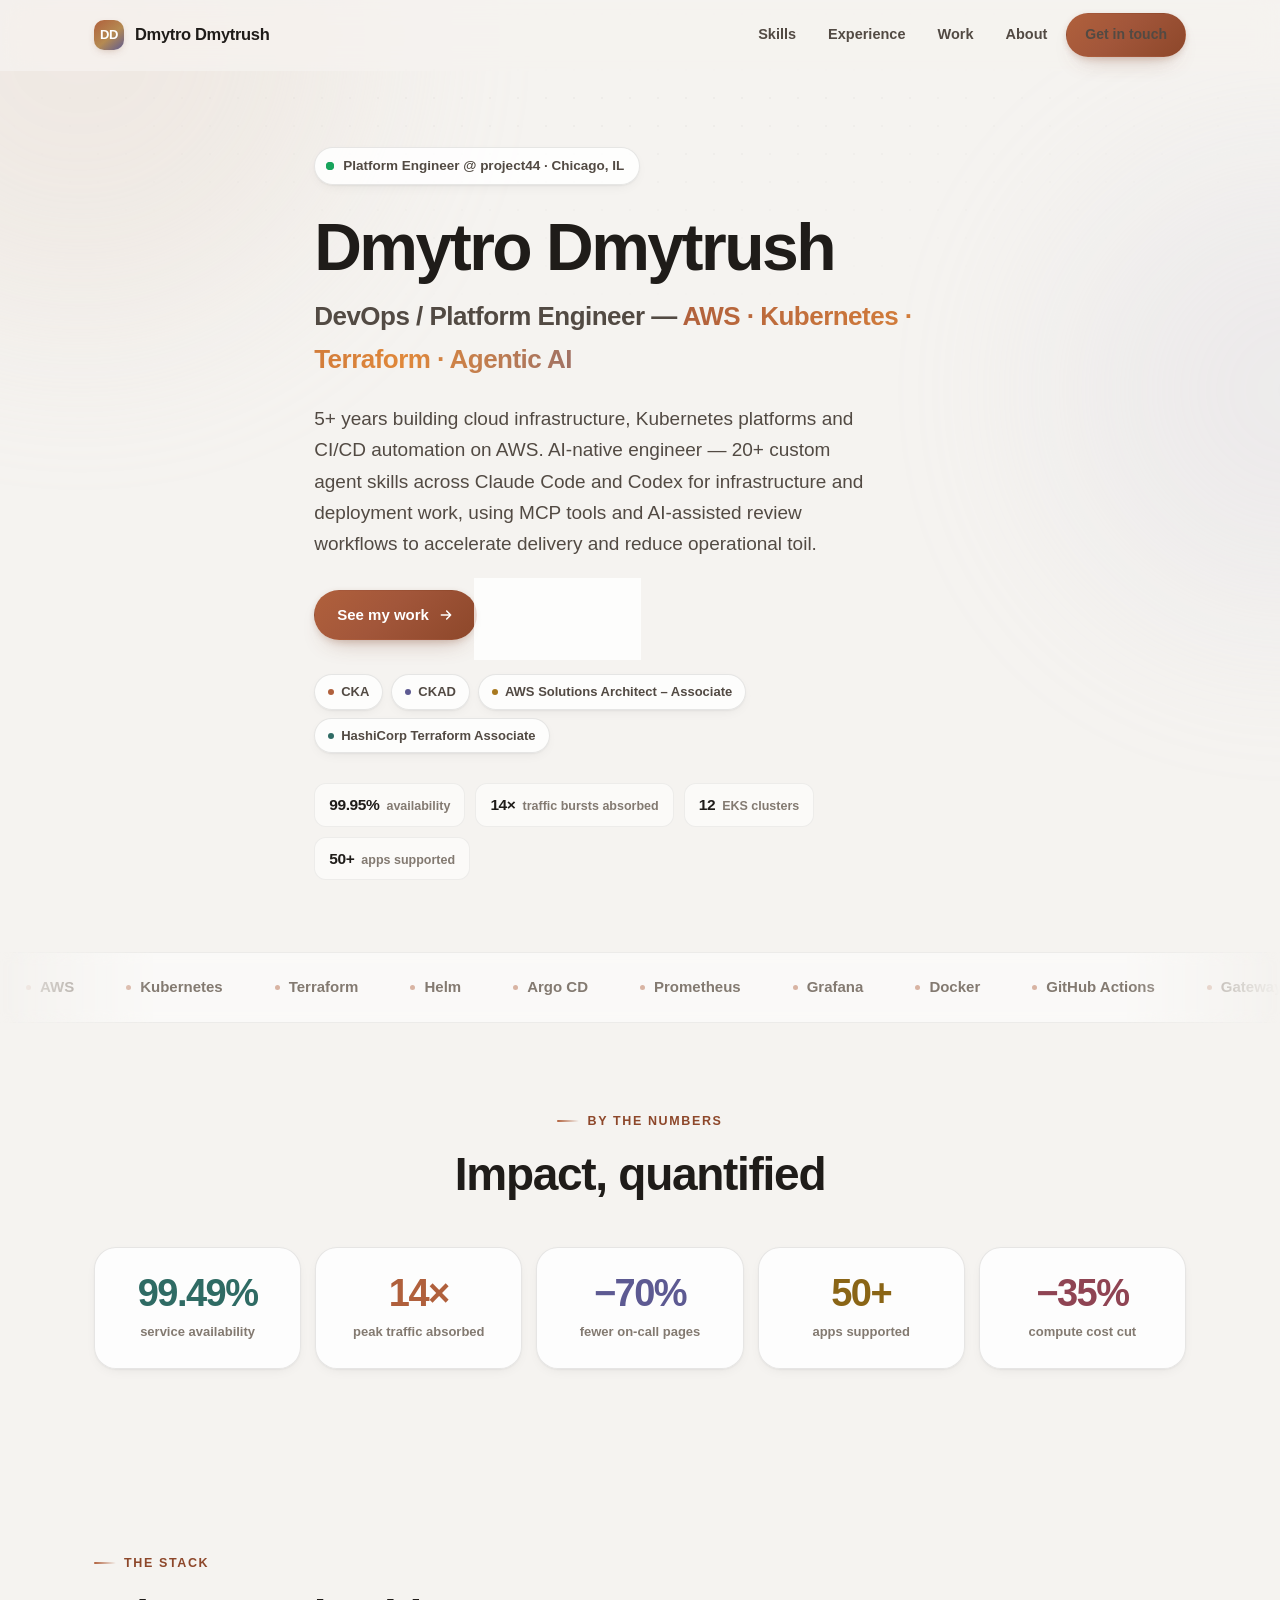
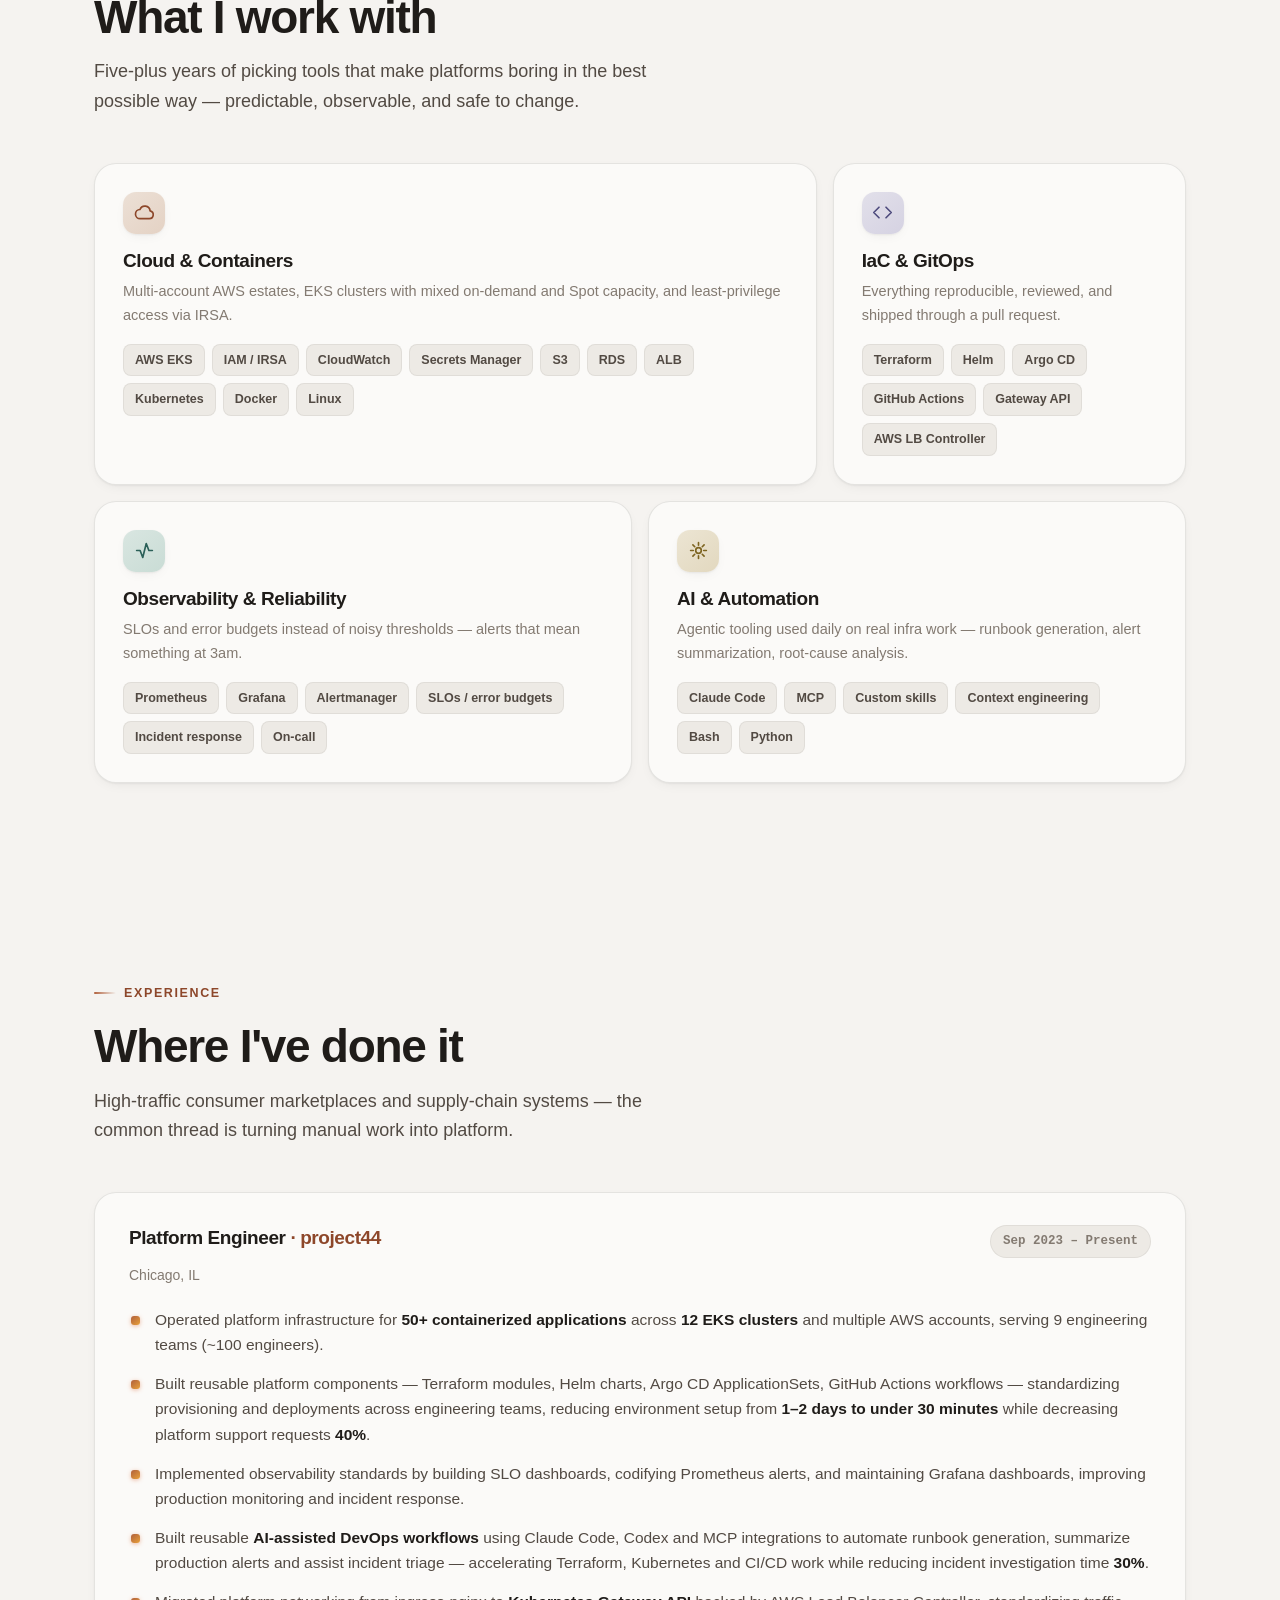
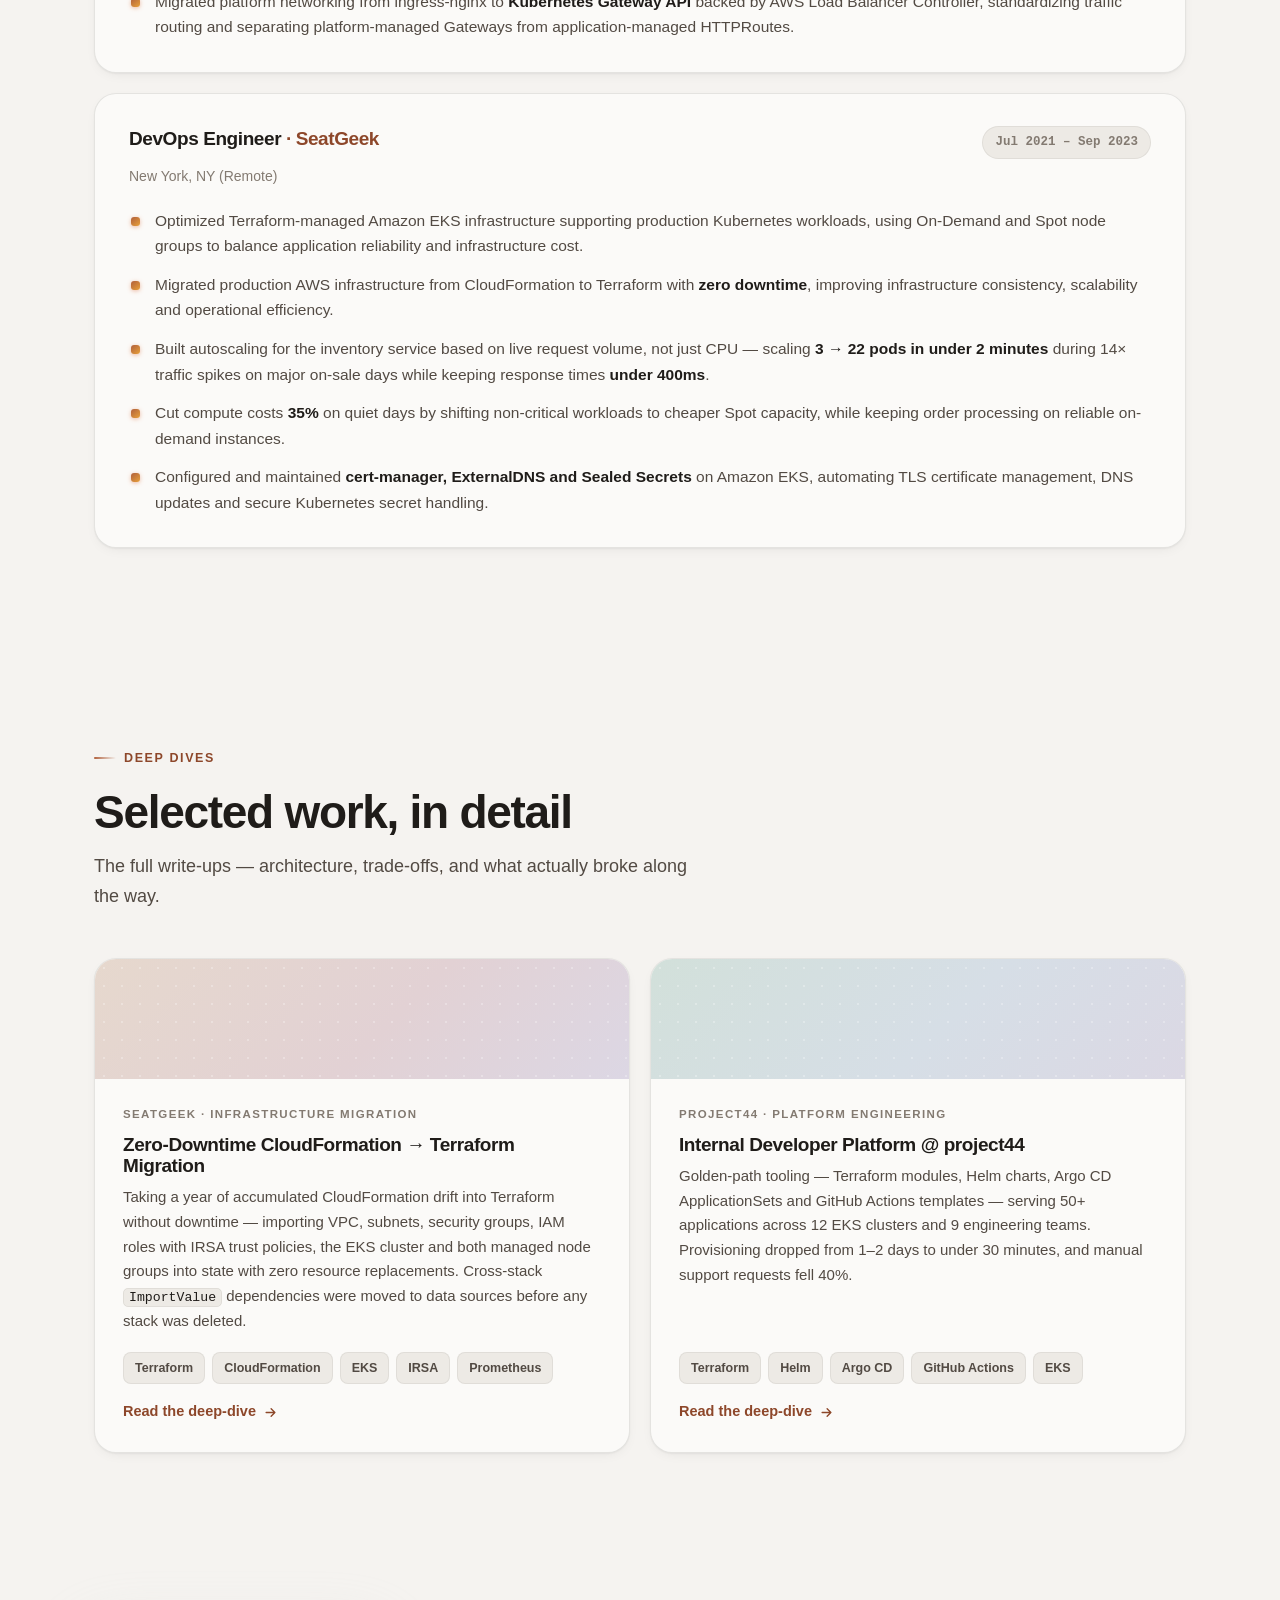
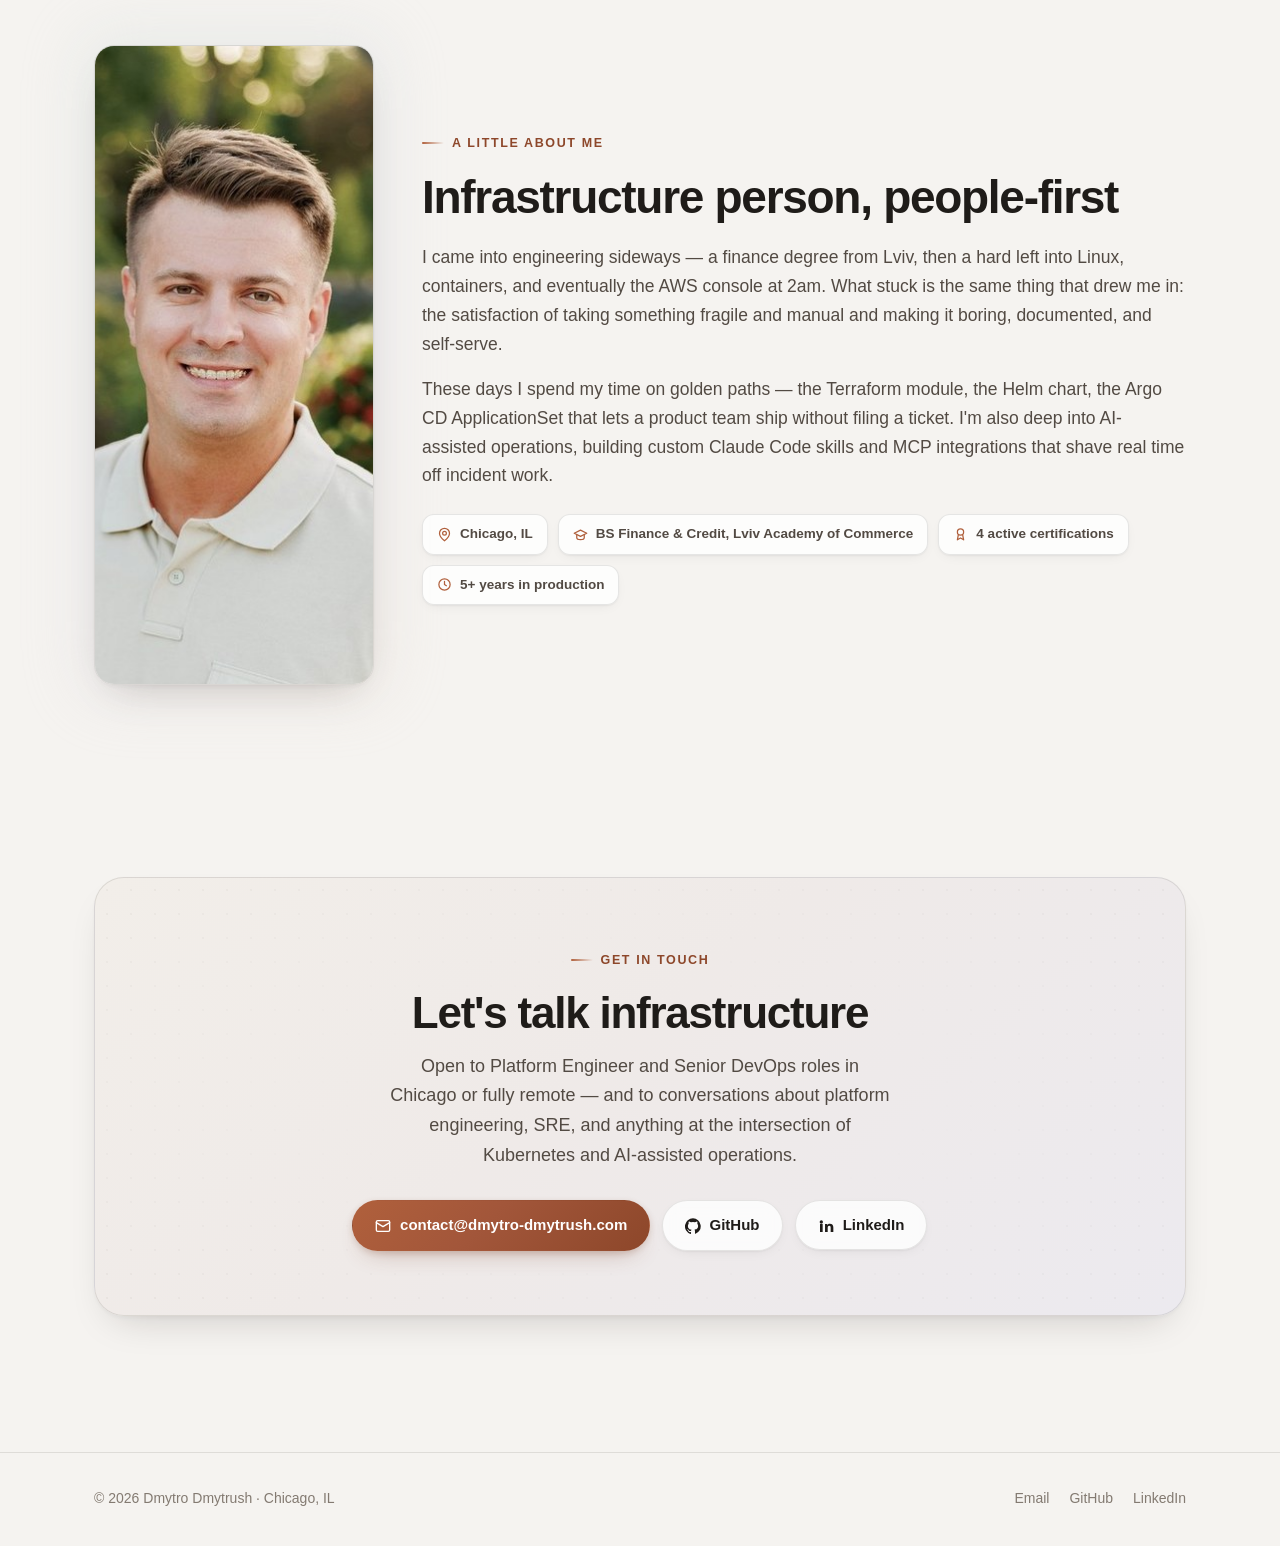
==== commit 7241dd61: "Remove phone number from website (contact card + all footers)" ====
--- a/index.html
+++ b/index.html
@@ -272,10 +272,6 @@
           <svg viewBox="0 0 24 24" fill="none" stroke="currentColor" stroke-width="2" stroke-linecap="round" stroke-linejoin="round"><rect x="2" y="4" width="20" height="16" rx="2"/><path d="m22 7-10 6L2 7"/></svg>
           contact@dmytro-dmytrush.com
         </a>
-        <a href="tel:+13129092695" class="btn btn-ghost">
-          <svg viewBox="0 0 24 24" fill="none" stroke="currentColor" stroke-width="2" stroke-linecap="round" stroke-linejoin="round"><path d="M22 16.9v3a2 2 0 0 1-2.2 2 19.8 19.8 0 0 1-8.6-3.1 19.5 19.5 0 0 1-6-6A19.8 19.8 0 0 1 2.1 4.2 2 2 0 0 1 4.1 2h3a2 2 0 0 1 2 1.7c.1 1 .4 1.9.7 2.8a2 2 0 0 1-.5 2.1L8.1 9.9a16 16 0 0 0 6 6l1.3-1.3a2 2 0 0 1 2.1-.4c.9.3 1.8.6 2.8.7a2 2 0 0 1 1.7 2Z"/></svg>
-          312-909-2695
-        </a>
         <a href="https://github.com/Drdmytrush90" class="btn btn-ghost" rel="noopener">
           <svg viewBox="0 0 24 24" fill="currentColor"><path d="M12 .5a12 12 0 0 0-3.79 23.4c.6.1.82-.26.82-.58v-2.2c-3.34.72-4.04-1.6-4.04-1.6-.55-1.4-1.34-1.77-1.34-1.77-1.09-.74.08-.73.08-.73 1.2.09 1.84 1.24 1.84 1.24 1.07 1.84 2.8 1.3 3.49 1 .1-.78.42-1.31.76-1.61-2.67-.3-5.47-1.34-5.47-5.95 0-1.31.47-2.39 1.24-3.23-.13-.3-.54-1.53.11-3.18 0 0 1-.32 3.3 1.23a11.4 11.4 0 0 1 6 0c2.29-1.55 3.3-1.23 3.3-1.23.65 1.65.24 2.88.12 3.18.77.84 1.23 1.92 1.23 3.23 0 4.62-2.8 5.64-5.48 5.94.43.37.81 1.1.81 2.22v3.29c0 .32.22.69.83.57A12 12 0 0 0 12 .5Z"/></svg>
           GitHub
@@ -294,7 +290,6 @@
     <span>© <span id="yr">2026</span> Dmytro Dmytrush · Chicago, IL</span>
     <span class="foot-links">
       <a href="mailto:contact@dmytro-dmytrush.com">Email</a>
-      <a href="tel:+13129092695">312-909-2695</a>
       <a href="https://github.com/Drdmytrush90" rel="noopener">GitHub</a>
       <a href="https://www.linkedin.com/in/dmytro-dmytrush-b77587130" rel="noopener">LinkedIn</a>
     </span>
